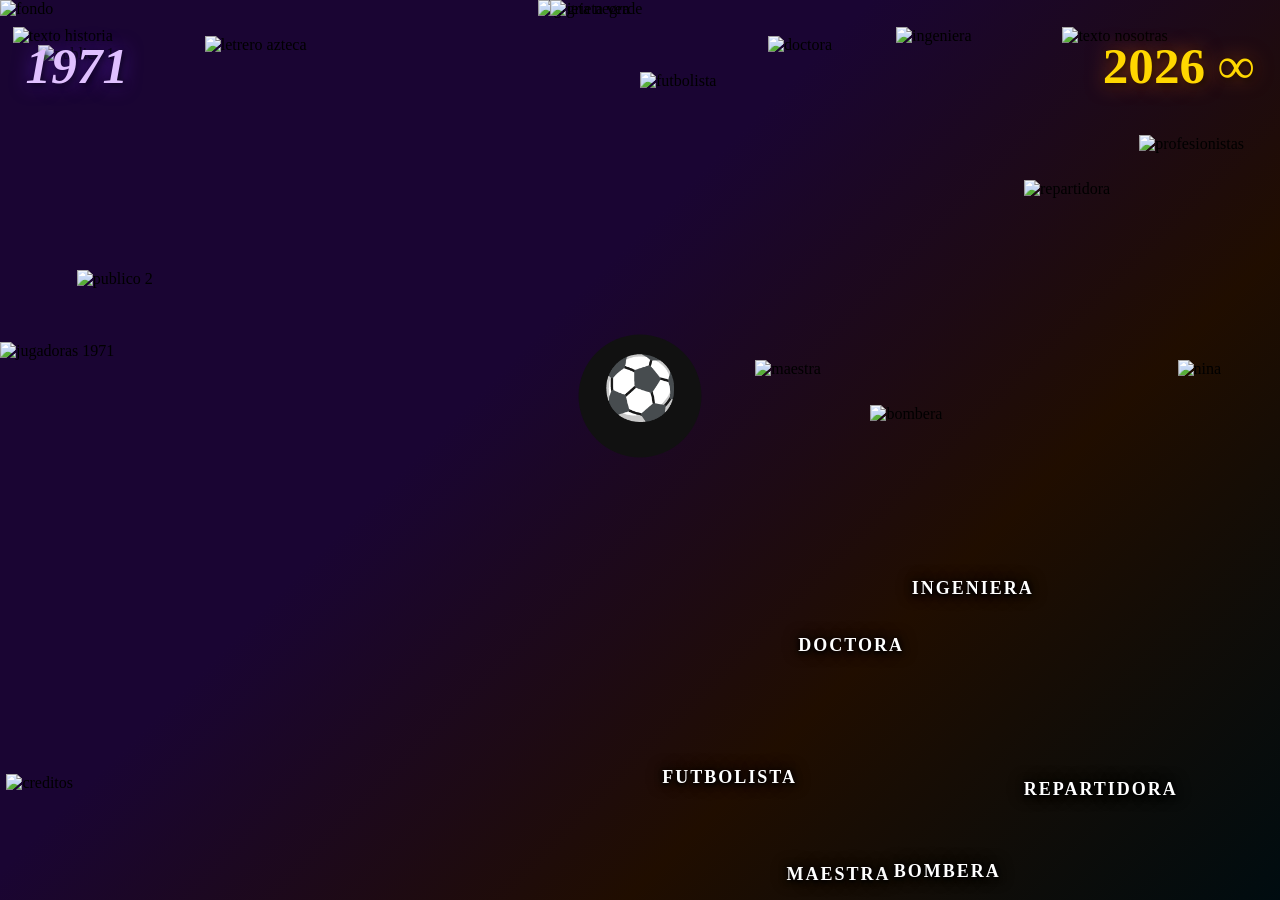
==== index.html @ 7e3c8ccb "Add files via upload" ====
<!DOCTYPE html>
<html lang="es">
<head>
  <meta charset="UTF-8">
  <meta name="viewport" content="width=device-width, initial-scale=1.0, maximum-scale=1.0, user-scalable=no">
  <title>Mural Interactivo 1971–2026</title>
  <link rel="stylesheet" href="style.css">
</head>
<body>

  <!-- ===== PORTRAIT LOCK ===== -->
  <div id="portrait-lock">
    <div id="rotate-icon" onclick="tryRotate()">📱↺</div>
    <p>Gira tu dispositivo</p>
    <small>para una mejor experiencia</small>
  </div>

  <!-- ===== LOADER ===== -->
  <div id="loader">
    <div id="balon-loader-wrap">
      <img id="balon-loader-img"
           src="assets/centro-balon-loader.webp"
           alt="cargando"
           onerror="this.src='data:image/svg+xml,<svg xmlns=%22http://www.w3.org/2000/svg%22 viewBox=%220 0 100 100%22><circle cx=%2250%22 cy=%2250%22 r=%2248%22 fill=%22%23222%22 stroke=%22%23fff%22 stroke-width=%222%22/><text x=%2250%22 y=%2260%22 text-anchor=%22middle%22 fill=%22white%22 font-size=%2248%22>⚽</text></svg>'">
    </div>
    <div class="load-bars">
      <div class="bar-track"><div class="bar-fill-top" id="bar-top"></div></div>
      <div class="bar-track"><div class="bar-fill-bot" id="bar-bot"></div></div>
    </div>
    <div id="load-text">Cargando…</div>
  </div>

  <!-- ===== MAIN SCENE ===== -->
  <div id="scene">

    <!-- FONDO BASE -->
    <img id="fondo"
         src="assets/mural-fondo-base.webp"
         alt="fondo"
         onerror="this.style.background='linear-gradient(135deg,#1a0533 40%,#ff6b0020 70%,#00bfff10)'">

    <!-- AÑO LABELS -->
    <div id="lbl-1971">1971</div>
    <div id="lbl-2026">2026 ∞</div>

    <!-- ===== LADO PASADO ===== -->
    <div class="el alt-outer" id="el-pub1"
         style="left:3%;top:5%;width:28%;height:65%;--dur:5s;--del:0s">
      <img src="assets/p1971-publico-1.webp" alt="publico 1">
    </div>

    <div class="el alt-inner" id="el-pub2"
         style="left:6%;top:30%;width:20%;height:55%;--dur:5s;--del:2.5s">
      <img src="assets/p1971-publico-2.webp" alt="publico 2">
    </div>

    <div class="el alt-outer" id="el-letrero"
         style="left:16%;top:4%;width:16%;height:18%;--dur:4.5s;--del:1s">
      <img src="assets/p1971-letrero-azteca.webp" alt="letrero azteca">
    </div>

    <div class="el alt-inner" id="el-jugadoras"
         style="left:0%;top:38%;width:35%;height:55%;--dur:6s;--del:0.5s">
      <img src="assets/p1971-jugadoras.webp" alt="jugadoras 1971">
    </div>

    <div class="el alt-outer" id="el-txthist"
         style="left:1%;top:3%;width:18%;height:12%;--dur:4s;--del:2s">
      <img src="assets/p1971-texto-historia.webp" alt="texto historia">
    </div>

    <div class="el alt-inner" id="el-creditos"
         style="left:0.5%;bottom:2%;width:8%;height:12%;--dur:3.5s;--del:3s">
      <img src="assets/p1971-creditos.webp" alt="creditos">
    </div>

    <!-- ===== CENTRO ===== -->
    <div class="el" id="el-grieta-negra"
         style="left:42%;top:0%;width:16%;height:100%;">
      <img src="assets/centro-grieta-negra.webp" alt="grieta negra">
    </div>

    <div class="el" id="el-grieta-verde"
         style="left:43%;top:0%;width:14%;height:100%;">
      <img src="assets/centro-grieta-verde.webp" alt="grieta verde">
    </div>

    <!-- BALÓN CENTRAL (clickable) -->
    <div class="el" id="el-balon-center"
         style="left:45%;top:35%;width:10%;height:18%;">
      <img src="assets/centro-balon-loader.webp"
           alt="balon"
           onerror="this.src='data:image/svg+xml,<svg xmlns=%22http://www.w3.org/2000/svg%22 viewBox=%220 0 100 100%22><circle cx=%2250%22 cy=%2250%22 r=%2248%22 fill=%22%23111%22/><text x=%2250%22 y=%2260%22 text-anchor=%22middle%22 fill=%22white%22 font-size=%2248%22>⚽</text></svg>'">
    </div>

    <!-- ===== LADO PRESENTE ===== -->
    <div class="el alt-outer" id="el-futbolista"
         style="right:36%;top:8%;width:14%;height:75%;--dur:5s;--del:0s">
      <img src="assets/f2026-futbolista.webp" alt="futbolista">
      <span class="label" style="bottom:-6%;left:50%;transform:translateX(-50%)">Futbolista</span>
    </div>

    <div class="el alt-inner" id="el-doctora"
         style="right:27%;top:4%;width:13%;height:65%;--dur:5.5s;--del:1.2s">
      <img src="assets/f2026-doctora.webp" alt="doctora">
      <span class="label" style="bottom:-6%;left:50%;transform:translateX(-50%)">Doctora</span>
    </div>

    <div class="el alt-outer" id="el-ingeniera"
         style="right:18%;top:3%;width:12%;height:60%;--dur:6s;--del:2.4s">
      <img src="assets/f2026-ingeniera.webp" alt="ingeniera">
      <span class="label" style="bottom:-6%;left:50%;transform:translateX(-50%)">Ingeniera</span>
    </div>

    <div class="el alt-inner" id="el-maestra"
         style="right:28%;top:40%;width:13%;height:55%;--dur:5s;--del:3s">
      <img src="assets/f2026-maestra.webp" alt="maestra">
      <span class="label" style="bottom:-6%;left:50%;transform:translateX(-50%)">Maestra</span>
    </div>

    <div class="el alt-outer" id="el-bombera"
         style="right:20%;top:45%;width:12%;height:50%;--dur:4.5s;--del:0.8s">
      <img src="assets/f2026-bombera.webp" alt="bombera">
      <span class="label" style="bottom:-6%;left:50%;transform:translateX(-50%)">Bombera</span>
    </div>

    <div class="el alt-inner" id="el-repartidora"
         style="right:8%;top:20%;width:12%;height:65%;--dur:5s;--del:1.6s">
      <img src="assets/f2026-repartidora.webp" alt="repartidora">
      <span class="label" style="bottom:-6%;left:50%;transform:translateX(-50%)">Repartidora</span>
    </div>

    <div class="el alt-outer" id="el-prof"
         style="right:1%;top:15%;width:10%;height:55%;--dur:5s;--del:3.5s">
      <img src="assets/f2026-profecionistas.webp" alt="profesionistas">
    </div>

    <!-- NIÑA BASE (más alejada → ciclo rápido en JS) -->
    <div class="el alt-inner" id="el-nina"
         style="right:0%;top:40%;width:8%;height:52%;--dur:3s;--del:0s">
      <img src="assets/nina-base.webp" alt="nina">
    </div>

    <!-- TEXTO 2026 -->
    <div class="el alt-outer" id="el-txt2026"
         style="right:1%;top:3%;width:16%;height:15%;--dur:4s;--del:2s">
      <img src="assets/f2026-texto-nosotras.webp" alt="texto nosotras">
    </div>

  </div><!-- /scene -->

  <!-- AUDIO -->
  <audio id="audio-ambiente" src="assets/audios/ambiente.mp3" loop preload="auto"></audio>

  <script src="main.js"></script>
</body>
</html>
---- style.css ----
/* ============================================================
   RESET & BASE
   ============================================================ */
*, *::before, *::after {
  margin: 0;
  padding: 0;
  box-sizing: border-box;
}

:root {
  --glow-white:   rgba(255, 255, 255, 0.9);
  --glow-gold:    rgba(255, 200, 50,  0.85);
  --color-pasado: #e0c0ff;
  --color-futuro: #ffd700;
}

html, body {
  width: 100%;
  height: 100%;
  overflow: hidden;
  background: #000;
  font-family: 'Georgia', serif;
}

/* ============================================================
   PORTRAIT LOCK
   ============================================================ */
#portrait-lock {
  display: none;
  position: fixed;
  inset: 0;
  z-index: 9999;
  background: rgba(0, 0, 0, 0.92);
  flex-direction: column;
  align-items: center;
  justify-content: center;
  color: #fff;
  text-align: center;
  gap: 20px;
}

#portrait-lock.active {
  display: flex;
}

#rotate-icon {
  font-size: 72px;
  cursor: pointer;
  filter: drop-shadow(0 0 12px #f90);
  animation: rotateHint 2s ease-in-out infinite;
}

@keyframes rotateHint {
  0%,  100% { transform: rotate(0deg);  }
  50%       { transform: rotate(90deg); }
}

#portrait-lock p {
  font-size: 18px;
  letter-spacing: 1px;
  color: #ffd700;
  text-shadow: 0 0 10px #f90;
}

#portrait-lock small {
  font-size: 13px;
  color: #aaa;
}

/* ============================================================
   LOADER
   ============================================================ */
#loader {
  position: fixed;
  inset: 0;
  z-index: 8000;
  background: #000;
  display: flex;
  flex-direction: column;
  align-items: center;
  justify-content: center;
  gap: 20px;
  transition: opacity 0.6s ease;
}

#loader.fade-out {
  opacity: 0;
  pointer-events: none;
}

#balon-loader-wrap {
  position: relative;
  width: 120px;
  height: 120px;
}

#balon-loader-img {
  width: 120px;
  height: 120px;
  object-fit: contain;
  animation: spinLoop 1.2s linear infinite;
  filter:
    drop-shadow(0 0 18px rgba(255,255,255,0.5))
    drop-shadow(0 0 36px rgba(255,150,0,0.4));
}

.load-bars {
  width: 220px;
  display: flex;
  flex-direction: column;
  gap: 6px;
  align-items: center;
}

.bar-track {
  width: 100%;
  height: 8px;
  background: #222;
  border-radius: 4px;
  overflow: hidden;
  position: relative;
}

.bar-fill-top {
  position: absolute;
  top: 0; left: 0;
  height: 100%;
  width: 0%;
  border-radius: 4px;
  background: linear-gradient(90deg, #7b2fff, #ff6b00);
  transition: width 0.1s linear;
}

.bar-fill-bot {
  position: absolute;
  bottom: 0; left: 0;
  height: 100%;
  width: 0%;
  border-radius: 4px;
  background: linear-gradient(90deg, #ff6b00, #7b2fff);
  transition: width 0.1s linear;
}

#load-text {
  color: #fff;
  font-size: 15px;
  letter-spacing: 4px;
  text-transform: uppercase;
  animation: pulseText 1.2s ease-in-out infinite;
}

@keyframes pulseText {
  0%, 100% { opacity: 0.5; }
  50%       { opacity: 1;   }
}

/* ============================================================
   MAIN SCENE
   ============================================================ */
#scene {
  position: relative;
  width: 100vw;
  height: 100vh;
  overflow: hidden;
}

#fondo {
  position: absolute;
  inset: 0;
  width: 100%;
  height: 100%;
  object-fit: cover;
  object-position: center center;
  z-index: 0;
}

/* ============================================================
   YEAR LABELS
   ============================================================ */
#lbl-1971 {
  position: absolute;
  top: 4%;
  left: 2%;
  z-index: 20;
  font-size: clamp(22px, 4vw, 56px);
  font-style: italic;
  font-weight: 900;
  color: var(--color-pasado);
  text-shadow:
    0 0 20px rgba(123, 47, 255, 0.55),
    2px 2px 6px #000;
  pointer-events: none;
}

#lbl-2026 {
  position: absolute;
  top: 4%;
  right: 2%;
  z-index: 20;
  font-size: clamp(22px, 4vw, 56px);
  font-weight: 900;
  color: var(--color-futuro);
  text-shadow:
    0 0 20px rgba(255, 107, 0, 0.55),
    2px 2px 6px #000;
  pointer-events: none;
}

/* ============================================================
   ELEMENTS  (.el)
   ============================================================ */
.el {
  position: absolute;
  transform-origin: center center;
  z-index: 2;
  cursor: pointer;
  animation: breathe 4s ease-in-out infinite;
}

.el img {
  width: 100%;
  height: 100%;
  object-fit: contain;
  display: block;
}

@keyframes breathe {
  0%, 100% { transform: scale(1);     }
  50%       { transform: scale(1.018); }
}

/* ---- Alternating Glow: inner vs outer ---- */

/* alt-inner: brightness glow que parpadea HACIA DENTRO */
.alt-inner {
  animation:
    breathe            4s          ease-in-out infinite,
    altGlowIn          var(--dur, 4s) ease-in-out infinite var(--del, 0s);
}

/* alt-outer: aura exterior que parpadea */
.alt-outer {
  animation:
    breathe            4s          ease-in-out infinite,
    altGlowOut         var(--dur, 4s) ease-in-out infinite var(--del, 0s);
}

@keyframes altGlowIn {
  0%,  49%, 100% { filter: brightness(1); }
  50%, 99%       { filter: brightness(1.45) saturate(1.3); }
}

@keyframes altGlowOut {
  0%,  49%, 100% {
    filter:
      drop-shadow(0 0 16px rgba(255,255,255,0.95))
      drop-shadow(0 0 32px rgba(255,180,60,0.7));
  }
  50%, 99% {
    filter: drop-shadow(0 0 1px rgba(255,255,255,0.05));
  }
}

/* ============================================================
   CENTRO: GRIETA + BALÓN
   ============================================================ */
#el-grieta-negra,
#el-grieta-verde {
  z-index: 4;
  pointer-events: none;
  /* sin breathing ni glow */
  animation: none;
}

#el-balon-center {
  z-index: 10;
  cursor: pointer;
  animation: floatBall 3s ease-in-out infinite;
}

@keyframes floatBall {
  0%, 100% { transform: translateY(0)   scale(1);    }
  50%       { transform: translateY(-6px) scale(1.04); }
}

/* clase que JS aplica al hacer click */
#el-balon-center.spinning {
  animation: spinBallAnim 2s linear forwards !important;
}

@keyframes spinBallAnim {
  from { transform: rotate(0deg);   }
  to   { transform: rotate(720deg); }
}

/* ============================================================
   LABELS DE PERSONAJES
   ============================================================ */
.label {
  position: absolute;
  z-index: 20;
  font-size: clamp(10px, 1.5vw, 18px);
  font-weight: 800;
  letter-spacing: 2px;
  text-transform: uppercase;
  color: #fff;
  text-shadow:
    0 0  8px #000,
    0 0 16px #000,
    0 2px 4px #000;
  pointer-events: none;
  white-space: nowrap;
}

/* ============================================================
   RIPPLE ON CLICK
   ============================================================ */
.ripple {
  position: fixed;
  border-radius: 50%;
  width: 10px;
  height: 10px;
  pointer-events: none;
  z-index: 7000;
  background: radial-gradient(circle, rgba(255,255,255,0.6), transparent);
  transform: translate(-50%, -50%) scale(0);
  animation: rippleAnim 0.5s ease-out forwards;
}

@keyframes rippleAnim {
  to {
    transform: translate(-50%, -50%) scale(18);
    opacity: 0;
  }
}

/* ============================================================
   UTILITY ANIMATIONS (usadas en loader)
   ============================================================ */
@keyframes spinLoop {
  from { transform: rotate(0deg);   }
  to   { transform: rotate(360deg); }
}
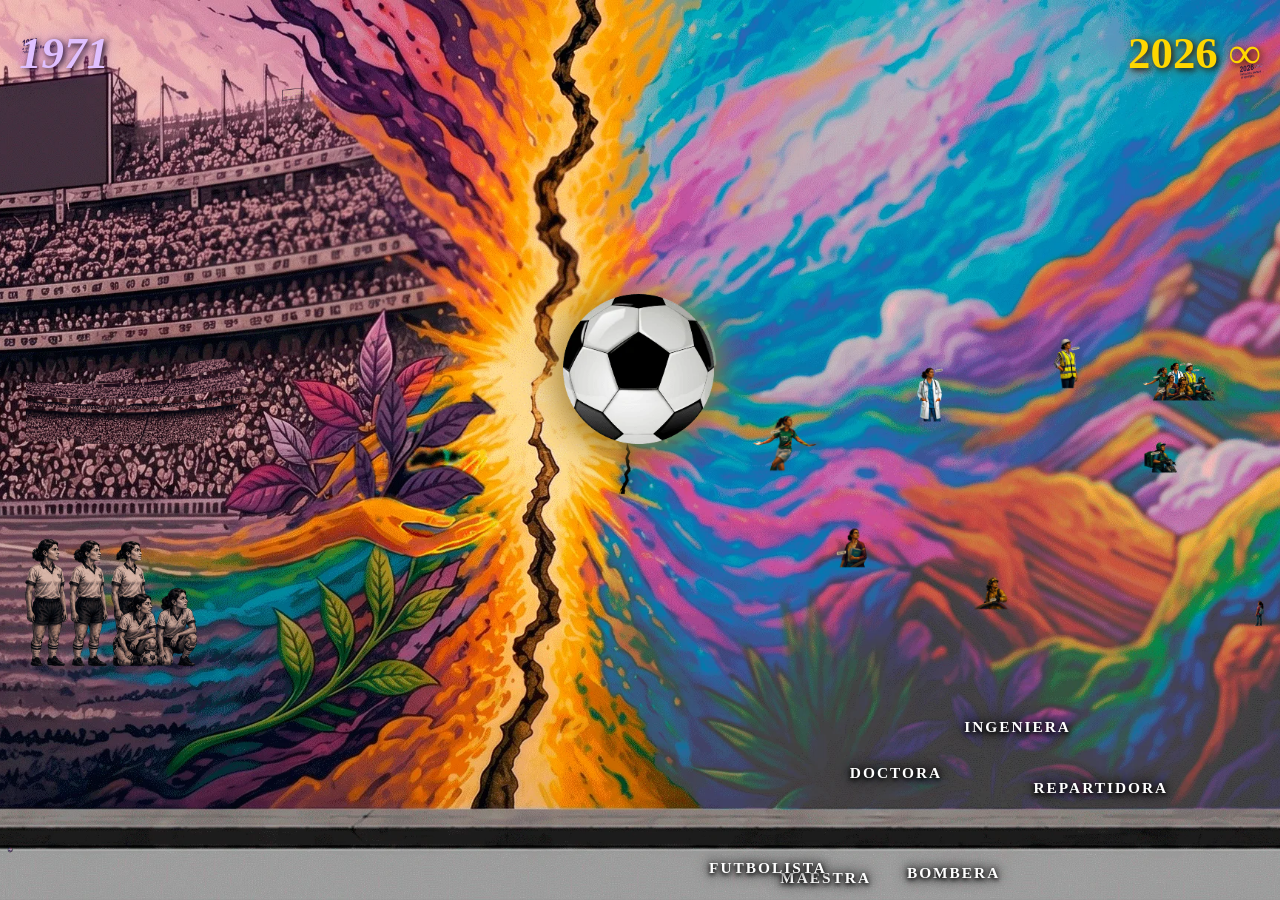
==== commit 257e1c2d: "Add files via upload" ====
--- a/index.html
+++ b/index.html
@@ -19,8 +19,7 @@
   <div id="loader">
     <div id="balon-loader-wrap">
       <img id="balon-loader-img"
-           src="assets/centro-balon-loader.webp"
-           alt="cargando"
+           src="assets/centro-balon-loader.webp" alt="cargando"
            onerror="this.src='data:image/svg+xml,<svg xmlns=%22http://www.w3.org/2000/svg%22 viewBox=%220 0 100 100%22><circle cx=%2250%22 cy=%2250%22 r=%2248%22 fill=%22%23222%22 stroke=%22%23fff%22 stroke-width=%222%22/><text x=%2250%22 y=%2260%22 text-anchor=%22middle%22 fill=%22white%22 font-size=%2248%22>⚽</text></svg>'">
     </div>
     <div class="load-bars">
@@ -34,116 +33,130 @@
   <div id="scene">
 
     <!-- FONDO BASE -->
-    <img id="fondo"
-         src="assets/mural-fondo-base.webp"
-         alt="fondo"
-         onerror="this.style.background='linear-gradient(135deg,#1a0533 40%,#ff6b0020 70%,#00bfff10)'">
+    <img id="fondo" src="assets/mural-fondo-base.webp" alt="fondo">
 
     <!-- AÑO LABELS -->
     <div id="lbl-1971">1971</div>
     <div id="lbl-2026">2026 ∞</div>
 
-    <!-- ===== LADO PASADO ===== -->
-    <div class="el alt-outer" id="el-pub1"
-         style="left:3%;top:5%;width:28%;height:65%;--dur:5s;--del:0s">
+    <!-- ========== LADO PASADO ========== -->
+
+    <!-- Público 1 — capa inferior, ola A -->
+    <div class="el ola-a" id="el-pub1"
+         style="left:2%;top:2%;width:42%;height:92%;z-index:2;">
       <img src="assets/p1971-publico-1.webp" alt="publico 1">
     </div>
 
-    <div class="el alt-inner" id="el-pub2"
-         style="left:6%;top:30%;width:20%;height:55%;--dur:5s;--del:2.5s">
+    <!-- Público 2 — capa superior, ola B (encima de pub1) -->
+    <div class="el ola-b" id="el-pub2"
+         style="left:2%;top:2%;width:42%;height:92%;z-index:3;">
       <img src="assets/p1971-publico-2.webp" alt="publico 2">
     </div>
 
+    <!-- Letrero Azteca -->
     <div class="el alt-outer" id="el-letrero"
-         style="left:16%;top:4%;width:16%;height:18%;--dur:4.5s;--del:1s">
+         style="left:18%;top:3%;width:20%;height:22%;z-index:6;--dur:4.5s;--del:1s">
       <img src="assets/p1971-letrero-azteca.webp" alt="letrero azteca">
     </div>
 
+    <!-- Jugadoras 1971 -->
     <div class="el alt-inner" id="el-jugadoras"
-         style="left:0%;top:38%;width:35%;height:55%;--dur:6s;--del:0.5s">
+         style="left:0%;top:35%;width:44%;height:60%;z-index:5;--dur:6s;--del:0.5s">
       <img src="assets/p1971-jugadoras.webp" alt="jugadoras 1971">
     </div>
 
+    <!-- Texto historia -->
     <div class="el alt-outer" id="el-txthist"
-         style="left:1%;top:3%;width:18%;height:12%;--dur:4s;--del:2s">
+         style="left:1%;top:2%;width:20%;height:14%;z-index:6;--dur:4s;--del:2s">
       <img src="assets/p1971-texto-historia.webp" alt="texto historia">
     </div>
 
+    <!-- Créditos -->
     <div class="el alt-inner" id="el-creditos"
-         style="left:0.5%;bottom:2%;width:8%;height:12%;--dur:3.5s;--del:3s">
+         style="left:0.5%;bottom:1%;width:9%;height:13%;z-index:7;--dur:3.5s;--del:3s">
       <img src="assets/p1971-creditos.webp" alt="creditos">
     </div>
 
-    <!-- ===== CENTRO ===== -->
+    <!-- ========== CENTRO ========== -->
+
+    <!-- Grieta negra — ancha, full height -->
     <div class="el" id="el-grieta-negra"
-         style="left:42%;top:0%;width:16%;height:100%;">
+         style="left:38%;top:0%;width:24%;height:100%;z-index:8;">
       <img src="assets/centro-grieta-negra.webp" alt="grieta negra">
     </div>
 
+    <!-- Grieta verde — efecto loading, encima -->
     <div class="el" id="el-grieta-verde"
-         style="left:43%;top:0%;width:14%;height:100%;">
+         style="left:39%;top:0%;width:22%;height:100%;z-index:9;">
       <img src="assets/centro-grieta-verde.webp" alt="grieta verde">
     </div>
 
-    <!-- BALÓN CENTRAL (clickable) -->
+    <!-- Balón central -->
     <div class="el" id="el-balon-center"
-         style="left:45%;top:35%;width:10%;height:18%;">
-      <img src="assets/centro-balon-loader.webp"
-           alt="balon"
+         style="left:44%;top:30%;width:12%;height:22%;z-index:11;">
+      <img src="assets/centro-balon-loader.webp" alt="balon"
            onerror="this.src='data:image/svg+xml,<svg xmlns=%22http://www.w3.org/2000/svg%22 viewBox=%220 0 100 100%22><circle cx=%2250%22 cy=%2250%22 r=%2248%22 fill=%22%23111%22/><text x=%2250%22 y=%2260%22 text-anchor=%22middle%22 fill=%22white%22 font-size=%2248%22>⚽</text></svg>'">
     </div>
 
-    <!-- ===== LADO PRESENTE ===== -->
+    <!-- ========== LADO PRESENTE ========== -->
+
+    <!-- Futbolista — más a la izquierda del grupo, grande -->
     <div class="el alt-outer" id="el-futbolista"
-         style="right:36%;top:8%;width:14%;height:75%;--dur:5s;--del:0s">
+         style="left:52%;top:5%;width:16%;height:88%;z-index:5;--dur:5s;--del:0s">
       <img src="assets/f2026-futbolista.webp" alt="futbolista">
-      <span class="label" style="bottom:-6%;left:50%;transform:translateX(-50%)">Futbolista</span>
+      <span class="label" style="bottom:-5%;left:50%;transform:translateX(-50%)">Futbolista</span>
     </div>
 
-    <div class="el alt-inner" id="el-doctora"
-         style="right:27%;top:4%;width:13%;height:65%;--dur:5.5s;--del:1.2s">
-      <img src="assets/f2026-doctora.webp" alt="doctora">
-      <span class="label" style="bottom:-6%;left:50%;transform:translateX(-50%)">Doctora</span>
+    <!-- Maestra -->
+    <div class="el alt-inner" id="el-maestra"
+         style="left:57%;top:25%;width:15%;height:70%;z-index:4;--dur:5s;--del:3s">
+      <img src="assets/f2026-maestra.webp" alt="maestra">
+      <span class="label" style="bottom:-5%;left:50%;transform:translateX(-50%)">Maestra</span>
     </div>
 
-    <div class="el alt-outer" id="el-ingeniera"
-         style="right:18%;top:3%;width:12%;height:60%;--dur:6s;--del:2.4s">
-      <img src="assets/f2026-ingeniera.webp" alt="ingeniera">
-      <span class="label" style="bottom:-6%;left:50%;transform:translateX(-50%)">Ingeniera</span>
+    <!-- Doctora -->
+    <div class="el alt-inner" id="el-doctora"
+         style="left:63%;top:5%;width:14%;height:78%;z-index:5;--dur:5.5s;--del:1.2s">
+      <img src="assets/f2026-doctora.webp" alt="doctora">
+      <span class="label" style="bottom:-5%;left:50%;transform:translateX(-50%)">Doctora</span>
     </div>
 
-    <div class="el alt-inner" id="el-maestra"
-         style="right:28%;top:40%;width:13%;height:55%;--dur:5s;--del:3s">
-      <img src="assets/f2026-maestra.webp" alt="maestra">
-      <span class="label" style="bottom:-6%;left:50%;transform:translateX(-50%)">Maestra</span>
+    <!-- Bombera -->
+    <div class="el alt-outer" id="el-bombera"
+         style="left:68%;top:35%;width:13%;height:60%;z-index:4;--dur:4.5s;--del:0.8s">
+      <img src="assets/f2026-bombera.webp" alt="bombera">
+      <span class="label" style="bottom:-5%;left:50%;transform:translateX(-50%)">Bombera</span>
     </div>
 
-    <div class="el alt-outer" id="el-bombera"
-         style="right:20%;top:45%;width:12%;height:50%;--dur:4.5s;--del:0.8s">
-      <img src="assets/f2026-bombera.webp" alt="bombera">
-      <span class="label" style="bottom:-6%;left:50%;transform:translateX(-50%)">Bombera</span>
+    <!-- Ingeniera -->
+    <div class="el alt-outer" id="el-ingeniera"
+         style="left:73%;top:3%;width:13%;height:75%;z-index:5;--dur:6s;--del:2.4s">
+      <img src="assets/f2026-ingeniera.webp" alt="ingeniera">
+      <span class="label" style="bottom:-5%;left:50%;transform:translateX(-50%)">Ingeniera</span>
     </div>
 
+    <!-- Repartidora -->
     <div class="el alt-inner" id="el-repartidora"
-         style="right:8%;top:20%;width:12%;height:65%;--dur:5s;--del:1.6s">
+         style="left:80%;top:15%;width:12%;height:70%;z-index:5;--dur:5s;--del:1.6s">
       <img src="assets/f2026-repartidora.webp" alt="repartidora">
-      <span class="label" style="bottom:-6%;left:50%;transform:translateX(-50%)">Repartidora</span>
+      <span class="label" style="bottom:-5%;left:50%;transform:translateX(-50%)">Repartidora</span>
     </div>
 
+    <!-- Profesionistas -->
     <div class="el alt-outer" id="el-prof"
-         style="right:1%;top:15%;width:10%;height:55%;--dur:5s;--del:3.5s">
+         style="left:85%;top:10%;width:10%;height:65%;z-index:4;--dur:5s;--del:3.5s">
       <img src="assets/f2026-profecionistas.webp" alt="profesionistas">
     </div>
 
-    <!-- NIÑA BASE (más alejada → ciclo rápido en JS) -->
+    <!-- Niña base -->
     <div class="el alt-inner" id="el-nina"
-         style="right:0%;top:40%;width:8%;height:52%;--dur:3s;--del:0s">
+         style="left:89%;top:38%;width:10%;height:58%;z-index:6;--dur:3s;--del:0s">
       <img src="assets/nina-base.webp" alt="nina">
     </div>
 
-    <!-- TEXTO 2026 -->
+    <!-- Texto 2026 -->
     <div class="el alt-outer" id="el-txt2026"
-         style="right:1%;top:3%;width:16%;height:15%;--dur:4s;--del:2s">
+         style="left:82%;top:2%;width:17%;height:18%;z-index:7;--dur:4s;--del:2s">
       <img src="assets/f2026-texto-nosotras.webp" alt="texto nosotras">
     </div>
 
--- a/style.css
+++ b/style.css
@@ -2,21 +2,14 @@
    RESET & BASE
    ============================================================ */
 *, *::before, *::after {
-  margin: 0;
-  padding: 0;
-  box-sizing: border-box;
-}
-
+  margin: 0; padding: 0; box-sizing: border-box;
+}
 :root {
-  --glow-white:   rgba(255, 255, 255, 0.9);
-  --glow-gold:    rgba(255, 200, 50,  0.85);
   --color-pasado: #e0c0ff;
-  --color-futuro: #ffd700;
-}
-
+  --color-futuro:  #ffd700;
+}
 html, body {
-  width: 100%;
-  height: 100%;
+  width: 100%; height: 100%;
   overflow: hidden;
   background: #000;
   font-family: 'Georgia', serif;
@@ -27,317 +20,251 @@
    ============================================================ */
 #portrait-lock {
   display: none;
-  position: fixed;
-  inset: 0;
-  z-index: 9999;
-  background: rgba(0, 0, 0, 0.92);
+  position: fixed; inset: 0; z-index: 9999;
+  background: rgba(0,0,0,0.92);
   flex-direction: column;
-  align-items: center;
-  justify-content: center;
-  color: #fff;
-  text-align: center;
-  gap: 20px;
-}
-
-#portrait-lock.active {
-  display: flex;
-}
+  align-items: center; justify-content: center;
+  color: #fff; text-align: center; gap: 20px;
+}
+#portrait-lock.active { display: flex; }
 
 #rotate-icon {
-  font-size: 72px;
-  cursor: pointer;
+  font-size: 72px; cursor: pointer;
   filter: drop-shadow(0 0 12px #f90);
   animation: rotateHint 2s ease-in-out infinite;
 }
-
 @keyframes rotateHint {
-  0%,  100% { transform: rotate(0deg);  }
-  50%       { transform: rotate(90deg); }
-}
-
-#portrait-lock p {
-  font-size: 18px;
-  letter-spacing: 1px;
-  color: #ffd700;
-  text-shadow: 0 0 10px #f90;
-}
-
-#portrait-lock small {
-  font-size: 13px;
-  color: #aaa;
-}
+  0%,100% { transform: rotate(0deg);  }
+  50%      { transform: rotate(90deg); }
+}
+#portrait-lock p    { font-size: 18px; letter-spacing:1px; color:#ffd700; text-shadow:0 0 10px #f90; }
+#portrait-lock small{ font-size: 13px; color:#aaa; }
 
 /* ============================================================
    LOADER
    ============================================================ */
 #loader {
-  position: fixed;
-  inset: 0;
-  z-index: 8000;
+  position: fixed; inset: 0; z-index: 8000;
   background: #000;
-  display: flex;
-  flex-direction: column;
-  align-items: center;
-  justify-content: center;
-  gap: 20px;
+  display: flex; flex-direction: column;
+  align-items: center; justify-content: center; gap: 20px;
   transition: opacity 0.6s ease;
 }
-
-#loader.fade-out {
-  opacity: 0;
-  pointer-events: none;
-}
-
-#balon-loader-wrap {
-  position: relative;
-  width: 120px;
-  height: 120px;
-}
-
-#balon-loader-img {
-  width: 120px;
-  height: 120px;
+#loader.fade-out { opacity: 0; pointer-events: none; }
+
+#balon-loader-wrap { width: 120px; height: 120px; }
+#balon-loader-img  {
+  width: 120px; height: 120px;
   object-fit: contain;
   animation: spinLoop 1.2s linear infinite;
-  filter:
-    drop-shadow(0 0 18px rgba(255,255,255,0.5))
-    drop-shadow(0 0 36px rgba(255,150,0,0.4));
-}
-
-.load-bars {
-  width: 220px;
-  display: flex;
-  flex-direction: column;
-  gap: 6px;
-  align-items: center;
-}
-
-.bar-track {
-  width: 100%;
-  height: 8px;
-  background: #222;
-  border-radius: 4px;
-  overflow: hidden;
-  position: relative;
-}
-
+  filter: drop-shadow(0 0 18px rgba(255,255,255,.5))
+          drop-shadow(0 0 36px rgba(255,150,0,.4));
+}
+
+.load-bars { width: 220px; display:flex; flex-direction:column; gap:6px; align-items:center; }
+.bar-track  { width:100%; height:8px; background:#222; border-radius:4px; overflow:hidden; position:relative; }
 .bar-fill-top {
-  position: absolute;
-  top: 0; left: 0;
-  height: 100%;
-  width: 0%;
-  border-radius: 4px;
-  background: linear-gradient(90deg, #7b2fff, #ff6b00);
+  position:absolute; top:0; left:0; height:100%; width:0%;
+  border-radius:4px;
+  background: linear-gradient(90deg,#7b2fff,#ff6b00);
   transition: width 0.1s linear;
 }
-
 .bar-fill-bot {
-  position: absolute;
-  bottom: 0; left: 0;
-  height: 100%;
-  width: 0%;
-  border-radius: 4px;
-  background: linear-gradient(90deg, #ff6b00, #7b2fff);
+  position:absolute; bottom:0; left:0; height:100%; width:0%;
+  border-radius:4px;
+  background: linear-gradient(90deg,#ff6b00,#7b2fff);
   transition: width 0.1s linear;
 }
-
 #load-text {
-  color: #fff;
-  font-size: 15px;
-  letter-spacing: 4px;
-  text-transform: uppercase;
+  color:#fff; font-size:15px; letter-spacing:4px; text-transform:uppercase;
   animation: pulseText 1.2s ease-in-out infinite;
 }
-
 @keyframes pulseText {
-  0%, 100% { opacity: 0.5; }
-  50%       { opacity: 1;   }
-}
-
-/* ============================================================
-   MAIN SCENE
+  0%,100%{ opacity:.5; } 50%{ opacity:1; }
+}
+
+/* ============================================================
+   SCENE
    ============================================================ */
 #scene {
   position: relative;
-  width: 100vw;
-  height: 100vh;
+  width: 100vw; height: 100vh;
   overflow: hidden;
 }
-
 #fondo {
-  position: absolute;
-  inset: 0;
-  width: 100%;
-  height: 100%;
-  object-fit: cover;
-  object-position: center center;
+  position: absolute; inset: 0;
+  width: 100%; height: 100%;
+  object-fit: cover; object-position: center;
   z-index: 0;
 }
 
 /* ============================================================
-   YEAR LABELS
+   AÑO LABELS
    ============================================================ */
 #lbl-1971 {
-  position: absolute;
-  top: 4%;
-  left: 2%;
-  z-index: 20;
-  font-size: clamp(22px, 4vw, 56px);
-  font-style: italic;
-  font-weight: 900;
+  position:absolute; top:3%; left:1.5%; z-index:20;
+  font-size: clamp(20px, 3.5vw, 52px);
+  font-style:italic; font-weight:900;
   color: var(--color-pasado);
-  text-shadow:
-    0 0 20px rgba(123, 47, 255, 0.55),
-    2px 2px 6px #000;
-  pointer-events: none;
-}
-
+  text-shadow: 0 0 20px rgba(123,47,255,.55), 2px 2px 6px #000;
+  pointer-events:none;
+}
 #lbl-2026 {
-  position: absolute;
-  top: 4%;
-  right: 2%;
-  z-index: 20;
-  font-size: clamp(22px, 4vw, 56px);
-  font-weight: 900;
+  position:absolute; top:3%; right:1.5%; z-index:20;
+  font-size: clamp(20px, 3.5vw, 52px);
+  font-weight:900;
   color: var(--color-futuro);
-  text-shadow:
-    0 0 20px rgba(255, 107, 0, 0.55),
-    2px 2px 6px #000;
-  pointer-events: none;
-}
-
-/* ============================================================
-   ELEMENTS  (.el)
+  text-shadow: 0 0 20px rgba(255,107,0,.55), 2px 2px 6px #000;
+  pointer-events:none;
+}
+
+/* ============================================================
+   BASE ELEMENT
    ============================================================ */
 .el {
   position: absolute;
-  transform-origin: center center;
-  z-index: 2;
+  transform-origin: center bottom; /* breathing desde abajo */
   cursor: pointer;
-  animation: breathe 4s ease-in-out infinite;
-}
-
+}
 .el img {
-  width: 100%;
-  height: 100%;
-  object-fit: contain;
-  display: block;
-}
-
-@keyframes breathe {
-  0%, 100% { transform: scale(1);     }
-  50%       { transform: scale(1.018); }
-}
-
-/* ---- Alternating Glow: inner vs outer ---- */
-
-/* alt-inner: brightness glow que parpadea HACIA DENTRO */
+  width: 100%; height: 100%;
+  object-fit: contain; display: block;
+}
+
+/* ============================================================
+   OLA — público 1 y 2 suben/bajan en diferente fase
+   ============================================================ */
+.ola-a {
+  animation: olaUp   4.5s ease-in-out infinite,
+             altGlowOut 5s ease-in-out infinite 0s;
+}
+.ola-b {
+  animation: olaUp   4.5s ease-in-out infinite 2.2s,
+             altGlowIn  5s ease-in-out infinite 2.2s;
+}
+
+@keyframes olaUp {
+  0%,100% { transform: translateY(0);    }
+  50%      { transform: translateY(-18px); }
+}
+
+/* ============================================================
+   GLOW ALTERNADO — alt-inner / alt-outer
+   ============================================================ */
 .alt-inner {
   animation:
-    breathe            4s          ease-in-out infinite,
-    altGlowIn          var(--dur, 4s) ease-in-out infinite var(--del, 0s);
-}
-
-/* alt-outer: aura exterior que parpadea */
+    breathe    4s ease-in-out infinite,
+    altGlowIn  var(--dur,4s) ease-in-out infinite var(--del,0s);
+}
 .alt-outer {
   animation:
-    breathe            4s          ease-in-out infinite,
-    altGlowOut         var(--dur, 4s) ease-in-out infinite var(--del, 0s);
-}
-
+    breathe    4s ease-in-out infinite,
+    altGlowOut var(--dur,4s) ease-in-out infinite var(--del,0s);
+}
+
+@keyframes breathe {
+  0%,100% { transform: scaleY(1);      }
+  50%      { transform: scaleY(1.015); }
+}
+
+/* Glow interior — brillo hacia adentro (brightness) */
 @keyframes altGlowIn {
-  0%,  49%, 100% { filter: brightness(1); }
-  50%, 99%       { filter: brightness(1.45) saturate(1.3); }
-}
-
+  0%,49%,100% { filter: brightness(1); }
+  50%,99%     { filter: brightness(1.45) saturate(1.3); }
+}
+
+/* Glow exterior — aura alrededor */
 @keyframes altGlowOut {
-  0%,  49%, 100% {
+  0%,49%,100% {
     filter:
-      drop-shadow(0 0 16px rgba(255,255,255,0.95))
-      drop-shadow(0 0 32px rgba(255,180,60,0.7));
+      drop-shadow(0 0 16px rgba(255,255,255,.95))
+      drop-shadow(0 0 32px rgba(255,180,60,.7));
   }
-  50%, 99% {
-    filter: drop-shadow(0 0 1px rgba(255,255,255,0.05));
-  }
-}
-
-/* ============================================================
-   CENTRO: GRIETA + BALÓN
-   ============================================================ */
-#el-grieta-negra,
+  50%,99% { filter: drop-shadow(0 0 1px rgba(255,255,255,.04)); }
+}
+
+/* ============================================================
+   GRIETA NEGRA — grande, sin animación propia
+   ============================================================ */
+#el-grieta-negra {
+  z-index: 8;
+  pointer-events: none;
+  animation: none;
+  filter: drop-shadow(0 0 6px rgba(0,0,0,.8));
+}
+
+/* ============================================================
+   GRIETA VERDE — efecto LOADING (barrido de abajo a arriba)
+   ============================================================ */
 #el-grieta-verde {
-  z-index: 4;
+  z-index: 9;
   pointer-events: none;
-  /* sin breathing ni glow */
-  animation: none;
-}
-
+  animation: loadingScan 2.8s ease-in-out infinite;
+  /* clip-path barre de abajo hacia arriba */
+  clip-path: inset(100% 0 0 0);
+}
+
+@keyframes loadingScan {
+  0%   { clip-path: inset(100% 0 0% 0); opacity:.6; }
+  60%  { clip-path: inset(0%   0 0% 0); opacity:1;  }
+  80%  { clip-path: inset(0%   0 0% 0); opacity:.5; }
+  100% { clip-path: inset(100% 0 0% 0); opacity:.6; }
+}
+
+/* ============================================================
+   BALÓN CENTRAL
+   ============================================================ */
 #el-balon-center {
-  z-index: 10;
+  z-index: 11;
   cursor: pointer;
-  animation: floatBall 3s ease-in-out infinite;
-}
-
+  animation: floatBall 5s ease-in-out infinite;  /* más lento */
+  filter: drop-shadow(0 0 20px rgba(255,200,80,.8))
+          drop-shadow(0 4px 12px rgba(0,0,0,.6));
+}
 @keyframes floatBall {
-  0%, 100% { transform: translateY(0)   scale(1);    }
-  50%       { transform: translateY(-6px) scale(1.04); }
-}
-
-/* clase que JS aplica al hacer click */
+  0%,100% { transform: translateY(0)    scale(1);    }
+  50%      { transform: translateY(-8px) scale(1.04); }
+}
+
+/* Clase que JS aplica al hacer click — giro lento 2 s */
 #el-balon-center.spinning {
   animation: spinBallAnim 2s linear forwards !important;
 }
-
 @keyframes spinBallAnim {
   from { transform: rotate(0deg);   }
-  to   { transform: rotate(720deg); }
+  to   { transform: rotate(360deg); }
 }
 
 /* ============================================================
    LABELS DE PERSONAJES
    ============================================================ */
 .label {
-  position: absolute;
-  z-index: 20;
-  font-size: clamp(10px, 1.5vw, 18px);
-  font-weight: 800;
-  letter-spacing: 2px;
-  text-transform: uppercase;
-  color: #fff;
-  text-shadow:
-    0 0  8px #000,
-    0 0 16px #000,
-    0 2px 4px #000;
-  pointer-events: none;
-  white-space: nowrap;
+  position:absolute; z-index:20;
+  font-size: clamp(9px,1.2vw,16px);
+  font-weight:800; letter-spacing:2px;
+  text-transform:uppercase; color:#fff;
+  text-shadow: 0 0 8px #000, 0 0 16px #000, 0 2px 4px #000;
+  pointer-events:none; white-space:nowrap;
 }
 
 /* ============================================================
    RIPPLE ON CLICK
    ============================================================ */
 .ripple {
-  position: fixed;
-  border-radius: 50%;
-  width: 10px;
-  height: 10px;
-  pointer-events: none;
-  z-index: 7000;
-  background: radial-gradient(circle, rgba(255,255,255,0.6), transparent);
-  transform: translate(-50%, -50%) scale(0);
-  animation: rippleAnim 0.5s ease-out forwards;
-}
-
+  position:fixed; border-radius:50%;
+  width:10px; height:10px;
+  pointer-events:none; z-index:7000;
+  background: radial-gradient(circle,rgba(255,255,255,.6),transparent);
+  transform: translate(-50%,-50%) scale(0);
+  animation: rippleAnim .5s ease-out forwards;
+}
 @keyframes rippleAnim {
-  to {
-    transform: translate(-50%, -50%) scale(18);
-    opacity: 0;
-  }
-}
-
-/* ============================================================
-   UTILITY ANIMATIONS (usadas en loader)
+  to { transform:translate(-50%,-50%) scale(18); opacity:0; }
+}
+
+/* ============================================================
+   UTILITY
    ============================================================ */
 @keyframes spinLoop {
-  from { transform: rotate(0deg);   }
-  to   { transform: rotate(360deg); }
-}
+  from{ transform:rotate(0deg); } to{ transform:rotate(360deg); }
+}
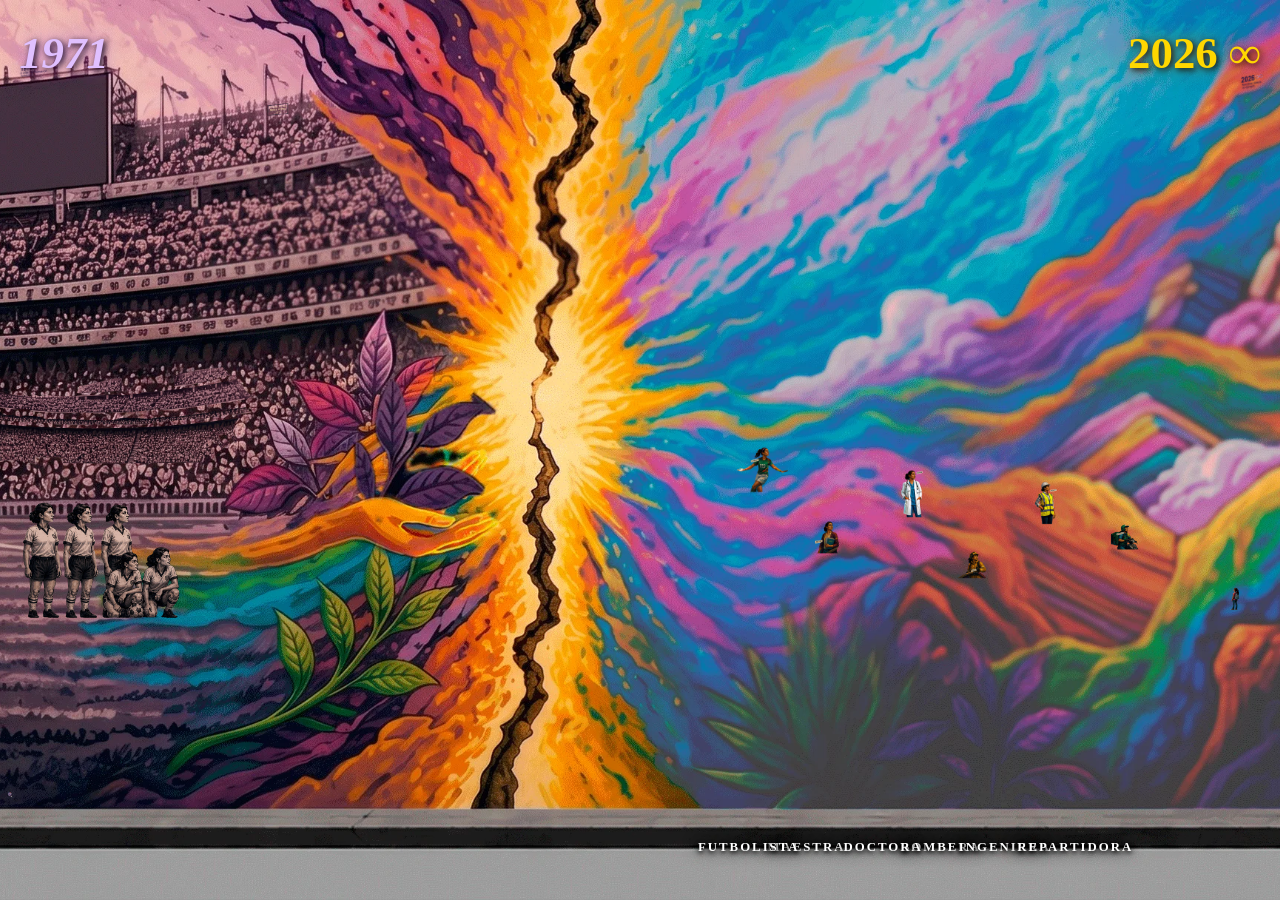
==== commit b07c33bc: "Add files via upload" ====
--- a/index.html
+++ b/index.html
@@ -8,19 +8,18 @@
 </head>
 <body>
 
-  <!-- ===== PORTRAIT LOCK ===== -->
+  <!-- PORTRAIT LOCK -->
   <div id="portrait-lock">
     <div id="rotate-icon" onclick="tryRotate()">📱↺</div>
     <p>Gira tu dispositivo</p>
     <small>para una mejor experiencia</small>
   </div>
 
-  <!-- ===== LOADER ===== -->
+  <!-- LOADER -->
   <div id="loader">
     <div id="balon-loader-wrap">
-      <img id="balon-loader-img"
-           src="assets/centro-balon-loader.webp" alt="cargando"
-           onerror="this.src='data:image/svg+xml,<svg xmlns=%22http://www.w3.org/2000/svg%22 viewBox=%220 0 100 100%22><circle cx=%2250%22 cy=%2250%22 r=%2248%22 fill=%22%23222%22 stroke=%22%23fff%22 stroke-width=%222%22/><text x=%2250%22 y=%2260%22 text-anchor=%22middle%22 fill=%22white%22 font-size=%2248%22>⚽</text></svg>'">
+      <img id="balon-loader-img" src="assets/centro-balon-loader.webp" alt="cargando"
+        onerror="this.src='data:image/svg+xml,<svg xmlns=%22http://www.w3.org/2000/svg%22 viewBox=%220 0 100 100%22><circle cx=%2250%22 cy=%2250%22 r=%2248%22 fill=%22%23222%22 stroke=%22%23fff%22 stroke-width=%222%22/><text x=%2250%22 y=%2260%22 text-anchor=%22middle%22 fill=%22white%22 font-size=%2248%22>⚽</text></svg>'">
     </div>
     <div class="load-bars">
       <div class="bar-track"><div class="bar-fill-top" id="bar-top"></div></div>
@@ -29,142 +28,121 @@
     <div id="load-text">Cargando…</div>
   </div>
 
-  <!-- ===== MAIN SCENE ===== -->
+  <!-- SCENE -->
   <div id="scene">
 
-    <!-- FONDO BASE -->
+    <!-- FONDO -->
     <img id="fondo" src="assets/mural-fondo-base.webp" alt="fondo">
 
-    <!-- AÑO LABELS -->
+    <!-- AÑOS -->
     <div id="lbl-1971">1971</div>
     <div id="lbl-2026">2026 ∞</div>
 
-    <!-- ========== LADO PASADO ========== -->
-
-    <!-- Público 1 — capa inferior, ola A -->
-    <div class="el ola-a" id="el-pub1"
-         style="left:2%;top:2%;width:42%;height:92%;z-index:2;">
+    <!-- ── PASADO: fondos de estadio (ola) ── -->
+    <div class="el ola-a" id="el-pub1">
       <img src="assets/p1971-publico-1.webp" alt="publico 1">
     </div>
-
-    <!-- Público 2 — capa superior, ola B (encima de pub1) -->
-    <div class="el ola-b" id="el-pub2"
-         style="left:2%;top:2%;width:42%;height:92%;z-index:3;">
+    <div class="el ola-b" id="el-pub2">
       <img src="assets/p1971-publico-2.webp" alt="publico 2">
     </div>
 
     <!-- Letrero Azteca -->
-    <div class="el alt-outer" id="el-letrero"
-         style="left:18%;top:3%;width:20%;height:22%;z-index:6;--dur:4.5s;--del:1s">
+    <div class="el alt-outer glow-el" id="el-letrero"
+         style="--dur:4.5s;--del:1s">
       <img src="assets/p1971-letrero-azteca.webp" alt="letrero azteca">
     </div>
 
-    <!-- Jugadoras 1971 -->
-    <div class="el alt-inner" id="el-jugadoras"
-         style="left:0%;top:35%;width:44%;height:60%;z-index:5;--dur:6s;--del:0.5s">
+    <!-- Texto historia -->
+    <div class="el alt-outer glow-el" id="el-txthist"
+         style="--dur:4s;--del:2s">
+      <img src="assets/p1971-texto-historia.webp" alt="texto historia">
+    </div>
+
+    <!-- Jugadoras 1971 — ancla al piso -->
+    <div class="el alt-inner glow-el" id="el-jugadoras"
+         style="--dur:6s;--del:0.5s">
       <img src="assets/p1971-jugadoras.webp" alt="jugadoras 1971">
     </div>
 
-    <!-- Texto historia -->
-    <div class="el alt-outer" id="el-txthist"
-         style="left:1%;top:2%;width:20%;height:14%;z-index:6;--dur:4s;--del:2s">
-      <img src="assets/p1971-texto-historia.webp" alt="texto historia">
-    </div>
-
     <!-- Créditos -->
-    <div class="el alt-inner" id="el-creditos"
-         style="left:0.5%;bottom:1%;width:9%;height:13%;z-index:7;--dur:3.5s;--del:3s">
+    <div class="el alt-inner glow-el" id="el-creditos"
+         style="--dur:3.5s;--del:3s">
       <img src="assets/p1971-creditos.webp" alt="creditos">
     </div>
 
-    <!-- ========== CENTRO ========== -->
-
-    <!-- Grieta negra — ancha, full height -->
-    <div class="el" id="el-grieta-negra"
-         style="left:38%;top:0%;width:24%;height:100%;z-index:8;">
+    <!-- ── CENTRO ── -->
+    <div id="el-grieta-negra">
       <img src="assets/centro-grieta-negra.webp" alt="grieta negra">
     </div>
-
-    <!-- Grieta verde — efecto loading, encima -->
-    <div class="el" id="el-grieta-verde"
-         style="left:39%;top:0%;width:22%;height:100%;z-index:9;">
+    <div id="el-grieta-verde">
       <img src="assets/centro-grieta-verde.webp" alt="grieta verde">
     </div>
 
-    <!-- Balón central -->
-    <div class="el" id="el-balon-center"
-         style="left:44%;top:30%;width:12%;height:22%;z-index:11;">
+    <!-- BALÓN — gira solo sobre su eje -->
+    <div id="el-balon-center">
       <img src="assets/centro-balon-loader.webp" alt="balon"
-           onerror="this.src='data:image/svg+xml,<svg xmlns=%22http://www.w3.org/2000/svg%22 viewBox=%220 0 100 100%22><circle cx=%2250%22 cy=%2250%22 r=%2248%22 fill=%22%23111%22/><text x=%2250%22 y=%2260%22 text-anchor=%22middle%22 fill=%22white%22 font-size=%2248%22>⚽</text></svg>'">
+        onerror="this.src='data:image/svg+xml,<svg xmlns=%22http://www.w3.org/2000/svg%22 viewBox=%220 0 100 100%22><circle cx=%2250%22 cy=%2250%22 r=%2248%22 fill=%22%23111%22/><text x=%2250%22 y=%2260%22 text-anchor=%22middle%22 fill=%22white%22 font-size=%2248%22>⚽</text></svg>'">
     </div>
 
-    <!-- ========== LADO PRESENTE ========== -->
+    <!-- ── PRESENTE — todos anclados al piso ── -->
 
-    <!-- Futbolista — más a la izquierda del grupo, grande -->
-    <div class="el alt-outer" id="el-futbolista"
-         style="left:52%;top:5%;width:16%;height:88%;z-index:5;--dur:5s;--del:0s">
+    <!-- Futbolista -->
+    <div class="el alt-outer glow-el" id="el-futbolista"
+         style="--dur:5s;--del:0s">
       <img src="assets/f2026-futbolista.webp" alt="futbolista">
-      <span class="label" style="bottom:-5%;left:50%;transform:translateX(-50%)">Futbolista</span>
+      <span class="label">Futbolista</span>
     </div>
 
     <!-- Maestra -->
-    <div class="el alt-inner" id="el-maestra"
-         style="left:57%;top:25%;width:15%;height:70%;z-index:4;--dur:5s;--del:3s">
+    <div class="el alt-inner glow-el" id="el-maestra"
+         style="--dur:5s;--del:3s">
       <img src="assets/f2026-maestra.webp" alt="maestra">
-      <span class="label" style="bottom:-5%;left:50%;transform:translateX(-50%)">Maestra</span>
+      <span class="label">Maestra</span>
     </div>
 
     <!-- Doctora -->
-    <div class="el alt-inner" id="el-doctora"
-         style="left:63%;top:5%;width:14%;height:78%;z-index:5;--dur:5.5s;--del:1.2s">
+    <div class="el alt-inner glow-el" id="el-doctora"
+         style="--dur:5.5s;--del:1.2s">
       <img src="assets/f2026-doctora.webp" alt="doctora">
-      <span class="label" style="bottom:-5%;left:50%;transform:translateX(-50%)">Doctora</span>
+      <span class="label">Doctora</span>
     </div>
 
     <!-- Bombera -->
-    <div class="el alt-outer" id="el-bombera"
-         style="left:68%;top:35%;width:13%;height:60%;z-index:4;--dur:4.5s;--del:0.8s">
+    <div class="el alt-outer glow-el" id="el-bombera"
+         style="--dur:4.5s;--del:0.8s">
       <img src="assets/f2026-bombera.webp" alt="bombera">
-      <span class="label" style="bottom:-5%;left:50%;transform:translateX(-50%)">Bombera</span>
+      <span class="label">Bombera</span>
     </div>
 
     <!-- Ingeniera -->
-    <div class="el alt-outer" id="el-ingeniera"
-         style="left:73%;top:3%;width:13%;height:75%;z-index:5;--dur:6s;--del:2.4s">
+    <div class="el alt-outer glow-el" id="el-ingeniera"
+         style="--dur:6s;--del:2.4s">
       <img src="assets/f2026-ingeniera.webp" alt="ingeniera">
-      <span class="label" style="bottom:-5%;left:50%;transform:translateX(-50%)">Ingeniera</span>
+      <span class="label">Ingeniera</span>
     </div>
 
     <!-- Repartidora -->
-    <div class="el alt-inner" id="el-repartidora"
-         style="left:80%;top:15%;width:12%;height:70%;z-index:5;--dur:5s;--del:1.6s">
+    <div class="el alt-inner glow-el" id="el-repartidora"
+         style="--dur:2.2s;--del:1.6s">
       <img src="assets/f2026-repartidora.webp" alt="repartidora">
-      <span class="label" style="bottom:-5%;left:50%;transform:translateX(-50%)">Repartidora</span>
+      <span class="label">Repartidora</span>
     </div>
 
-    <!-- Profesionistas -->
-    <div class="el alt-outer" id="el-prof"
-         style="left:85%;top:10%;width:10%;height:65%;z-index:4;--dur:5s;--del:3.5s">
-      <img src="assets/f2026-profecionistas.webp" alt="profesionistas">
-    </div>
-
-    <!-- Niña base -->
-    <div class="el alt-inner" id="el-nina"
-         style="left:89%;top:38%;width:10%;height:58%;z-index:6;--dur:3s;--del:0s">
+    <!-- Niña -->
+    <div class="el alt-inner glow-el" id="el-nina"
+         style="--dur:2.2s;--del:0s">
       <img src="assets/nina-base.webp" alt="nina">
     </div>
 
     <!-- Texto 2026 -->
-    <div class="el alt-outer" id="el-txt2026"
-         style="left:82%;top:2%;width:17%;height:18%;z-index:7;--dur:4s;--del:2s">
+    <div class="el alt-outer glow-el" id="el-txt2026"
+         style="--dur:4s;--del:2s">
       <img src="assets/f2026-texto-nosotras.webp" alt="texto nosotras">
     </div>
 
   </div><!-- /scene -->
 
-  <!-- AUDIO -->
   <audio id="audio-ambiente" src="assets/audios/ambiente.mp3" loop preload="auto"></audio>
-
   <script src="main.js"></script>
 </body>
 </html>
--- a/style.css
+++ b/style.css
@@ -1,101 +1,83 @@
 /* ============================================================
-   RESET & BASE
-   ============================================================ */
-*, *::before, *::after {
-  margin: 0; padding: 0; box-sizing: border-box;
-}
-:root {
-  --color-pasado: #e0c0ff;
-  --color-futuro:  #ffd700;
-}
+   RESET
+   ============================================================ */
+*, *::before, *::after { margin:0; padding:0; box-sizing:border-box; }
+
 html, body {
-  width: 100%; height: 100%;
-  overflow: hidden;
-  background: #000;
-  font-family: 'Georgia', serif;
+  width:100%; height:100%;
+  overflow:hidden;
+  background:#000;
+  font-family:'Georgia', serif;
 }
 
 /* ============================================================
    PORTRAIT LOCK
    ============================================================ */
 #portrait-lock {
-  display: none;
-  position: fixed; inset: 0; z-index: 9999;
-  background: rgba(0,0,0,0.92);
-  flex-direction: column;
-  align-items: center; justify-content: center;
-  color: #fff; text-align: center; gap: 20px;
-}
-#portrait-lock.active { display: flex; }
-
+  display:none; position:fixed; inset:0; z-index:9999;
+  background:rgba(0,0,0,.92);
+  flex-direction:column; align-items:center; justify-content:center;
+  color:#fff; text-align:center; gap:20px;
+}
+#portrait-lock.active { display:flex; }
 #rotate-icon {
-  font-size: 72px; cursor: pointer;
-  filter: drop-shadow(0 0 12px #f90);
-  animation: rotateHint 2s ease-in-out infinite;
+  font-size:72px; cursor:pointer;
+  filter:drop-shadow(0 0 12px #f90);
+  animation:rotateHint 2s ease-in-out infinite;
 }
 @keyframes rotateHint {
-  0%,100% { transform: rotate(0deg);  }
-  50%      { transform: rotate(90deg); }
-}
-#portrait-lock p    { font-size: 18px; letter-spacing:1px; color:#ffd700; text-shadow:0 0 10px #f90; }
-#portrait-lock small{ font-size: 13px; color:#aaa; }
+  0%,100%{transform:rotate(0deg);}  50%{transform:rotate(90deg);}
+}
+#portrait-lock p     { font-size:18px; color:#ffd700; text-shadow:0 0 10px #f90; }
+#portrait-lock small { font-size:13px; color:#aaa; }
 
 /* ============================================================
    LOADER
    ============================================================ */
 #loader {
-  position: fixed; inset: 0; z-index: 8000;
-  background: #000;
-  display: flex; flex-direction: column;
-  align-items: center; justify-content: center; gap: 20px;
-  transition: opacity 0.6s ease;
-}
-#loader.fade-out { opacity: 0; pointer-events: none; }
-
-#balon-loader-wrap { width: 120px; height: 120px; }
+  position:fixed; inset:0; z-index:8000; background:#000;
+  display:flex; flex-direction:column;
+  align-items:center; justify-content:center; gap:20px;
+  transition:opacity .6s ease;
+}
+#loader.fade-out { opacity:0; pointer-events:none; }
+
+#balon-loader-wrap { width:120px; height:120px; }
 #balon-loader-img  {
-  width: 120px; height: 120px;
-  object-fit: contain;
-  animation: spinLoop 1.2s linear infinite;
-  filter: drop-shadow(0 0 18px rgba(255,255,255,.5))
-          drop-shadow(0 0 36px rgba(255,150,0,.4));
-}
-
-.load-bars { width: 220px; display:flex; flex-direction:column; gap:6px; align-items:center; }
+  width:120px; height:120px; object-fit:contain;
+  animation:spinLoop 1.2s linear infinite;
+  filter:drop-shadow(0 0 18px rgba(255,255,255,.5))
+         drop-shadow(0 0 36px rgba(255,150,0,.4));
+}
+
+.load-bars { width:220px; display:flex; flex-direction:column; gap:6px; }
 .bar-track  { width:100%; height:8px; background:#222; border-radius:4px; overflow:hidden; position:relative; }
 .bar-fill-top {
   position:absolute; top:0; left:0; height:100%; width:0%;
-  border-radius:4px;
-  background: linear-gradient(90deg,#7b2fff,#ff6b00);
-  transition: width 0.1s linear;
+  background:linear-gradient(90deg,#7b2fff,#ff6b00);
+  border-radius:4px; transition:width .1s linear;
 }
 .bar-fill-bot {
   position:absolute; bottom:0; left:0; height:100%; width:0%;
-  border-radius:4px;
-  background: linear-gradient(90deg,#ff6b00,#7b2fff);
-  transition: width 0.1s linear;
+  background:linear-gradient(90deg,#ff6b00,#7b2fff);
+  border-radius:4px; transition:width .1s linear;
 }
 #load-text {
   color:#fff; font-size:15px; letter-spacing:4px; text-transform:uppercase;
-  animation: pulseText 1.2s ease-in-out infinite;
-}
-@keyframes pulseText {
-  0%,100%{ opacity:.5; } 50%{ opacity:1; }
-}
+  animation:pulseText 1.2s ease-in-out infinite;
+}
+@keyframes pulseText { 0%,100%{opacity:.5;} 50%{opacity:1;} }
 
 /* ============================================================
    SCENE
    ============================================================ */
-#scene {
-  position: relative;
-  width: 100vw; height: 100vh;
-  overflow: hidden;
-}
+#scene { position:relative; width:100vw; height:100vh; overflow:hidden; }
+
 #fondo {
-  position: absolute; inset: 0;
-  width: 100%; height: 100%;
-  object-fit: cover; object-position: center;
-  z-index: 0;
+  position:absolute; inset:0;
+  width:100%; height:100%;
+  object-fit:cover; object-position:center;
+  z-index:0;
 }
 
 /* ============================================================
@@ -103,18 +85,16 @@
    ============================================================ */
 #lbl-1971 {
   position:absolute; top:3%; left:1.5%; z-index:20;
-  font-size: clamp(20px, 3.5vw, 52px);
-  font-style:italic; font-weight:900;
-  color: var(--color-pasado);
-  text-shadow: 0 0 20px rgba(123,47,255,.55), 2px 2px 6px #000;
+  font-size:clamp(18px,3.5vw,52px);
+  font-style:italic; font-weight:900; color:#e0c0ff;
+  text-shadow:0 0 20px rgba(123,47,255,.55),2px 2px 6px #000;
   pointer-events:none;
 }
 #lbl-2026 {
   position:absolute; top:3%; right:1.5%; z-index:20;
-  font-size: clamp(20px, 3.5vw, 52px);
-  font-weight:900;
-  color: var(--color-futuro);
-  text-shadow: 0 0 20px rgba(255,107,0,.55), 2px 2px 6px #000;
+  font-size:clamp(18px,3.5vw,52px);
+  font-weight:900; color:#ffd700;
+  text-shadow:0 0 20px rgba(255,107,0,.55),2px 2px 6px #000;
   pointer-events:none;
 }
 
@@ -122,39 +102,161 @@
    BASE ELEMENT
    ============================================================ */
 .el {
-  position: absolute;
-  transform-origin: center bottom; /* breathing desde abajo */
-  cursor: pointer;
-}
-.el img {
-  width: 100%; height: 100%;
-  object-fit: contain; display: block;
-}
-
-/* ============================================================
-   OLA — público 1 y 2 suben/bajan en diferente fase
-   ============================================================ */
-.ola-a {
-  animation: olaUp   4.5s ease-in-out infinite,
-             altGlowOut 5s ease-in-out infinite 0s;
-}
-.ola-b {
-  animation: olaUp   4.5s ease-in-out infinite 2.2s,
-             altGlowIn  5s ease-in-out infinite 2.2s;
-}
+  position:absolute;
+  transform-origin:center bottom;
+  cursor:pointer;
+  z-index:2;
+}
+.el img { width:100%; height:100%; object-fit:contain; display:block; }
+
+/* ============================================================
+   POSITIONS — todos en % de viewport
+   ============================================================ */
+
+/* ── PASADO ── */
+
+/* Público 1 & 2: cubren todo el lado izquierdo, efecto ola */
+#el-pub1 {
+  left:0; top:0; width:47%; height:100%;
+  z-index:1;
+}
+#el-pub2 {
+  left:0; top:0; width:47%; height:100%;
+  z-index:2;
+}
+
+/* Letrero Azteca */
+#el-letrero {
+  left:17%; top:4%;
+  width:19%; height:23%;
+  z-index:6;
+}
+
+/* Texto historia */
+#el-txthist {
+  left:1%; top:3%;
+  width:16%; height:16%;
+  z-index:6;
+}
+
+/* Jugadoras — ANCLA AL PISO */
+#el-jugadoras {
+  left:0%;
+  bottom:7%;        /* sobre la banqueta */
+  width:40%;
+  height:65%;
+  z-index:5;
+  transform-origin:center bottom;
+}
+
+/* Créditos — esquina inferior izquierda */
+#el-creditos {
+  left:0.5%;
+  bottom:7%;
+  width:8%;
+  height:13%;
+  z-index:7;
+}
+
+/* ── CENTRO ── */
+
+#el-grieta-negra {
+  left:38%; top:0;
+  width:24%; height:100%;
+  z-index:8;
+  pointer-events:none;
+}
+#el-grieta-negra img { object-fit:fill; }
+
+#el-grieta-verde {
+  left:39%; top:0;
+  width:22%; height:100%;
+  z-index:9;
+  pointer-events:none;
+  animation:verdeReveal 2.8s ease-in-out infinite;
+}
+#el-grieta-verde img { object-fit:fill; }
+
+/* BALÓN — centrado en el rayo */
+#el-balon-center {
+  left:43%;
+  top:28%;
+  width:14%;
+  /* mantener proporción cuadrada */
+  aspect-ratio:1/1;
+  height:auto;
+  z-index:11;
+  cursor:pointer;
+  filter:drop-shadow(0 0 22px rgba(255,200,80,.85))
+         drop-shadow(0 4px 14px rgba(0,0,0,.7));
+  animation:spinAxis 7s linear infinite;
+  transform-origin:center center;
+}
+#el-balon-center img { object-fit:contain; }
+
+/* ── PRESENTE — todos ANCLADOS AL PISO con bottom ── */
+
+#el-futbolista {
+  left:52%; bottom:7%;
+  width:13%; height:82%;
+  z-index:5;
+}
+#el-maestra {
+  left:57%; bottom:7%;
+  width:12%; height:68%;
+  z-index:4;
+}
+#el-doctora {
+  left:63%; bottom:7%;
+  width:12%; height:76%;
+  z-index:5;
+}
+#el-bombera {
+  left:68%; bottom:7%;
+  width:11%; height:62%;
+  z-index:4;
+}
+#el-ingeniera {
+  left:73%; bottom:7%;
+  width:11%; height:74%;
+  z-index:5;
+}
+#el-repartidora {
+  left:79%; bottom:7%;
+  width:10%; height:68%;
+  z-index:5;
+}
+#el-nina {
+  left:88%; bottom:7%;
+  width:9%;  height:55%;
+  z-index:6;
+}
+
+/* Texto 2026 */
+#el-txt2026 {
+  right:1%; top:3%;
+  width:16%; height:18%;
+  z-index:7;
+}
+
+/* ============================================================
+   OLA — público sube/baja en distintas fases
+   ============================================================ */
+.ola-a { animation:olaUp 4.5s ease-in-out infinite 0s,   altGlowOut 5s ease-in-out infinite 0s;   }
+.ola-b { animation:olaUp 4.5s ease-in-out infinite 2.2s, altGlowIn  5s ease-in-out infinite 2.2s; }
 
 @keyframes olaUp {
-  0%,100% { transform: translateY(0);    }
-  50%      { transform: translateY(-18px); }
-}
-
-/* ============================================================
-   GLOW ALTERNADO — alt-inner / alt-outer
+  0%,100% { transform:translateY(0);     }
+  50%      { transform:translateY(-16px); }
+}
+
+/* ============================================================
+   GLOW ALTERNADO
    ============================================================ */
 .alt-inner {
   animation:
-    breathe    4s ease-in-out infinite,
-    altGlowIn  var(--dur,4s) ease-in-out infinite var(--del,0s);
+    breathe   4s ease-in-out infinite,
+    altGlowIn var(--dur,4s) ease-in-out infinite var(--del,0s);
 }
 .alt-outer {
   animation:
@@ -163,108 +265,76 @@
 }
 
 @keyframes breathe {
-  0%,100% { transform: scaleY(1);      }
-  50%      { transform: scaleY(1.015); }
-}
-
-/* Glow interior — brillo hacia adentro (brightness) */
+  0%,100%{transform:scaleY(1);}
+  50%    {transform:scaleY(1.015);}
+}
+
+/* Glow interior — brilla por dentro */
 @keyframes altGlowIn {
-  0%,49%,100% { filter: brightness(1); }
-  50%,99%     { filter: brightness(1.45) saturate(1.3); }
+  0%,49%,100% { filter:brightness(1); }
+  50%,99%     { filter:brightness(1.5) saturate(1.4); }
 }
 
 /* Glow exterior — aura alrededor */
 @keyframes altGlowOut {
   0%,49%,100% {
-    filter:
-      drop-shadow(0 0 16px rgba(255,255,255,.95))
-      drop-shadow(0 0 32px rgba(255,180,60,.7));
+    filter:drop-shadow(0 0 14px rgba(255,255,255,.95))
+           drop-shadow(0 0 28px rgba(255,180,60,.75));
   }
-  50%,99% { filter: drop-shadow(0 0 1px rgba(255,255,255,.04)); }
-}
-
-/* ============================================================
-   GRIETA NEGRA — grande, sin animación propia
-   ============================================================ */
-#el-grieta-negra {
-  z-index: 8;
-  pointer-events: none;
-  animation: none;
-  filter: drop-shadow(0 0 6px rgba(0,0,0,.8));
-}
-
-/* ============================================================
-   GRIETA VERDE — efecto LOADING (barrido de abajo a arriba)
-   ============================================================ */
-#el-grieta-verde {
-  z-index: 9;
-  pointer-events: none;
-  animation: loadingScan 2.8s ease-in-out infinite;
-  /* clip-path barre de abajo hacia arriba */
-  clip-path: inset(100% 0 0 0);
-}
-
-@keyframes loadingScan {
-  0%   { clip-path: inset(100% 0 0% 0); opacity:.6; }
-  60%  { clip-path: inset(0%   0 0% 0); opacity:1;  }
-  80%  { clip-path: inset(0%   0 0% 0); opacity:.5; }
-  100% { clip-path: inset(100% 0 0% 0); opacity:.6; }
-}
-
-/* ============================================================
-   BALÓN CENTRAL
-   ============================================================ */
-#el-balon-center {
-  z-index: 11;
-  cursor: pointer;
-  animation: floatBall 5s ease-in-out infinite;  /* más lento */
-  filter: drop-shadow(0 0 20px rgba(255,200,80,.8))
-          drop-shadow(0 4px 12px rgba(0,0,0,.6));
-}
-@keyframes floatBall {
-  0%,100% { transform: translateY(0)    scale(1);    }
-  50%      { transform: translateY(-8px) scale(1.04); }
-}
-
-/* Clase que JS aplica al hacer click — giro lento 2 s */
-#el-balon-center.spinning {
-  animation: spinBallAnim 2s linear forwards !important;
-}
-@keyframes spinBallAnim {
-  from { transform: rotate(0deg);   }
-  to   { transform: rotate(360deg); }
-}
-
-/* ============================================================
-   LABELS DE PERSONAJES
+  50%,99% { filter:drop-shadow(0 0 1px rgba(255,255,255,.04)); }
+}
+
+/* ============================================================
+   GRIETA VERDE — enciende del CENTRO hacia afuera (arriba y abajo)
+   ============================================================ */
+@keyframes verdeReveal {
+  0%   { clip-path:inset(49% 0 49% 0); opacity:.3; }
+  55%  { clip-path:inset(0%  0 0%  0); opacity:1;  }
+  80%  { clip-path:inset(0%  0 0%  0); opacity:.7; }
+  100% { clip-path:inset(49% 0 49% 0); opacity:.3; }
+}
+
+/* ============================================================
+   BALÓN — gira sobre su propio eje (continuo, no clickeable)
+   ============================================================ */
+@keyframes spinAxis {
+  from { transform:rotate(0deg);   }
+  to   { transform:rotate(360deg); }
+}
+
+/* ============================================================
+   LABELS
    ============================================================ */
 .label {
-  position:absolute; z-index:20;
-  font-size: clamp(9px,1.2vw,16px);
+  position:absolute;
+  bottom:-18px; left:50%;
+  transform:translateX(-50%);
+  z-index:20;
+  font-size:clamp(8px,1vw,14px);
   font-weight:800; letter-spacing:2px;
   text-transform:uppercase; color:#fff;
-  text-shadow: 0 0 8px #000, 0 0 16px #000, 0 2px 4px #000;
+  text-shadow:0 0 8px #000,0 0 16px #000,0 2px 4px #000;
   pointer-events:none; white-space:nowrap;
 }
 
 /* ============================================================
-   RIPPLE ON CLICK
+   RIPPLE
    ============================================================ */
 .ripple {
   position:fixed; border-radius:50%;
-  width:10px; height:10px;
-  pointer-events:none; z-index:7000;
-  background: radial-gradient(circle,rgba(255,255,255,.6),transparent);
-  transform: translate(-50%,-50%) scale(0);
-  animation: rippleAnim .5s ease-out forwards;
+  width:10px; height:10px; pointer-events:none; z-index:7000;
+  background:radial-gradient(circle,rgba(255,255,255,.6),transparent);
+  transform:translate(-50%,-50%) scale(0);
+  animation:rippleAnim .5s ease-out forwards;
 }
 @keyframes rippleAnim {
-  to { transform:translate(-50%,-50%) scale(18); opacity:0; }
+  to{transform:translate(-50%,-50%) scale(18);opacity:0;}
 }
 
 /* ============================================================
    UTILITY
    ============================================================ */
 @keyframes spinLoop {
-  from{ transform:rotate(0deg); } to{ transform:rotate(360deg); }
-}
+  from{transform:rotate(0deg);}
+  to  {transform:rotate(360deg);}
+}
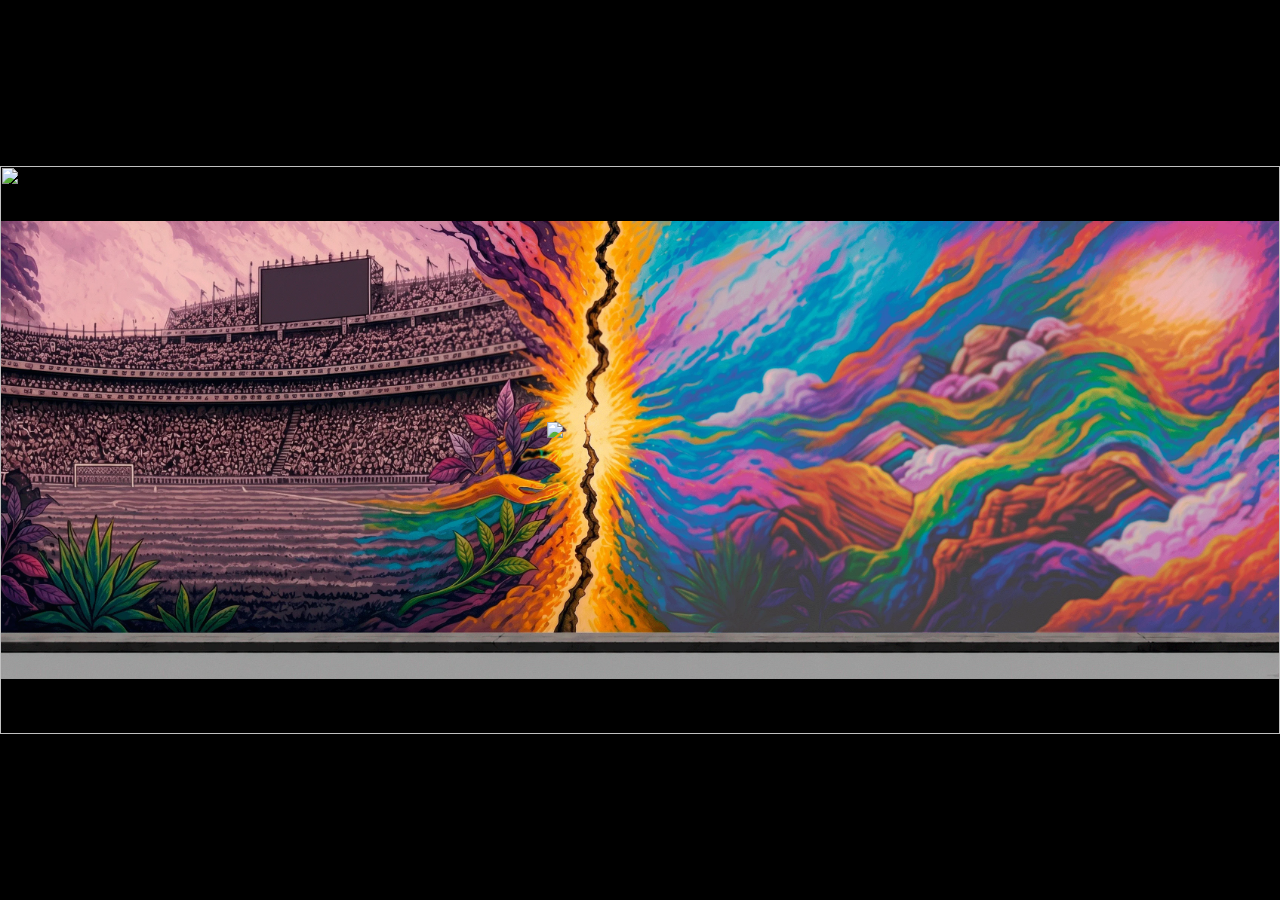
==== commit 282bccd7: "Add files via upload" ====
--- a/index.html
+++ b/index.html
@@ -1,148 +1,129 @@
 <!DOCTYPE html>
 <html lang="es">
 <head>
-  <meta charset="UTF-8">
-  <meta name="viewport" content="width=device-width, initial-scale=1.0, maximum-scale=1.0, user-scalable=no">
-  <title>Mural Interactivo 1971–2026</title>
-  <link rel="stylesheet" href="style.css">
+    <meta charset="UTF-8">
+    <meta name="viewport" content="width=device-width, initial-scale=1.0, viewport-fit=cover, user-scalable=no">
+    <meta name="mobile-web-app-capable" content="yes">
+    <meta name="apple-mobile-web-app-capable" content="yes">
+    <meta name="apple-mobile-web-app-status-bar-style" content="black-translucent">
+    <title>Mural Interactivo - Del Olvido a la Historia</title>
+    <link href="https://fonts.googleapis.com/css2?family=Bebas+Neue&family=Caveat:wght@700&family=Montserrat:wght@900&family=Playfair+Display:ital,wght@1,900&family=Permanent+Marker&display=swap" rel="stylesheet">
+    <link rel="stylesheet" href="style.css">
 </head>
 <body>
 
-  <!-- PORTRAIT LOCK -->
-  <div id="portrait-lock">
-    <div id="rotate-icon" onclick="tryRotate()">📱↺</div>
-    <p>Gira tu dispositivo</p>
-    <small>para una mejor experiencia</small>
-  </div>
+    <div id="mural-container">
+        <!-- FONDO BASE -->
+        <img src="assets/mural-fondo-base.webp" class="layer">
+        <!-- PÚBLICO -->
+        <img src="assets/p1971-publico-2.png" class="layer wave-layer-2">
+        <img src="assets/p1971-publico-1.png" class="layer wave-layer-1">
+        <!-- ELEMENTOS PASADO -->
+        <img src="assets/p1971-jugadoras.png"      class="layer glow-double" id="glow-jugadoras">
+        <img src="assets/p1971-texto-historia.png"  class="layer" id="glow-historia">
+        <img src="assets/p1971-letrero-azteca.png"  class="layer glow-double" id="glow-azteca">
+        <!-- GRIETAS -->
+        <img src="assets/centro-grieta-negra.png"  class="layer">
+        <img src="assets/centro-grieta-verde.png"  class="layer" id="grieta-verde">
+        <!-- PERSONAJES PRESENTE -->
+        <img src="assets/f2026-ingeniera.png"       class="layer glow-simple" id="glow-ingeniera">
+        <img src="assets/f2026-doctora.png"         class="layer glow-simple" id="glow-doctora">
+        <img src="assets/f2026-futbolista.png"      class="layer glow-simple" id="glow-futbolista">
+        <img src="assets/f2026-repartidora.png"     class="layer glow-simple" id="glow-repartidora">
+        <img src="assets/f2026-bombera.png"         class="layer glow-simple" id="glow-bombera">
+        <img src="assets/f2026-maestra.png"         class="layer glow-simple" id="glow-maestra">
+        <img src="assets/f2026-texto-nosotras.png"  class="layer" id="glow-nosotras"> 
+        <!-- NIÑA Y CRÉDITOS -->
+        <img src="assets/nina-base.png"             class="layer glow-simple" id="glow-nina">
+        <img src="assets/p1971-creditos.png"        class="layer" id="img-creditos-btn">
+        <!-- BALÓN -->
+        <img src="assets/centro-balon-loader.png" id="balon-loader">
 
-  <!-- LOADER -->
-  <div id="loader">
-    <div id="balon-loader-wrap">
-      <img id="balon-loader-img" src="assets/centro-balon-loader.webp" alt="cargando"
-        onerror="this.src='data:image/svg+xml,<svg xmlns=%22http://www.w3.org/2000/svg%22 viewBox=%220 0 100 100%22><circle cx=%2250%22 cy=%2250%22 r=%2248%22 fill=%22%23222%22 stroke=%22%23fff%22 stroke-width=%222%22/><text x=%2250%22 y=%2260%22 text-anchor=%22middle%22 fill=%22white%22 font-size=%2248%22>⚽</text></svg>'">
-    </div>
-    <div class="load-bars">
-      <div class="bar-track"><div class="bar-fill-top" id="bar-top"></div></div>
-      <div class="bar-track"><div class="bar-fill-bot" id="bar-bot"></div></div>
-    </div>
-    <div id="load-text">Cargando…</div>
-  </div>
+        <!-- ZONAS CLICKEABLES -->
+        <div class="zona" id="zona-historia"    data-target="glow-historia"   style="top:0%;  left:0%;   width:16%; height:20%;"></div>
+        <div class="zona" id="zona-jugadoras"   data-target="glow-jugadoras"  style="top:25%; left:0%;   width:30%; height:45%;"></div>
+        <div class="zona" id="zona-azteca"      data-target="glow-azteca"     style="top:0%;  left:18%;  width:30%; height:21%;"></div>
+        <div class="zona" id="zona-futbolista"  data-target="glow-futbolista" style="top:15%; left:50%;   width:14%; height:30%;"></div>
+        <div class="zona" id="zona-doctora"     data-target="glow-doctora"    style="top:0%;  left:65%;  width:11%; height:35%;"></div>
+        <div class="zona" id="zona-ingeniera"   data-target="glow-ingeniera"  style="top:0%;  left:76%;  width:11%; height:35%;"></div>
+        <div class="zona" id="zona-maestra"     data-target="glow-maestra"    style="top:35%; left:60%;  width:9%; height:50%;"></div>
+        <div class="zona" id="zona-bombera"     data-target="glow-bombera"    style="top:35%; left:70%;  width:11%; height:50%;"></div>
+        <div class="zona" id="zona-repartidora" data-target="glow-repartidora"style="top:30%; left:83%;  width:8%; height:50%;"></div>
+        <div class="zona" id="zona-nosotras"    data-target="glow-nosotras"   style="top:0%;  left:90%;  width:10%; height:22%;"></div>
+        <div class="zona" id="zona-nina"        data-target="glow-nina"       style="top:42%; left:92%;  width:8%; height:60%;"></div>
+        <div class="zona" id="zona-creditos"    data-target="img-creditos-btn"style="top:80%; left:0%;   width:8%;  height:20%;"></div>
 
-  <!-- SCENE -->
-  <div id="scene">
+        <!-- MODAL CRÉDITOS -->
+        <div id="modal-creditos" class="modal">
+            <img src="assets/p1971-creditos-1.png" id="img-creditos-panel">
+            <button id="cerrar-creditos">CERRAR</button>
+        </div>
 
-    <!-- FONDO -->
-    <img id="fondo" src="assets/mural-fondo-base.webp" alt="fondo">
+        <!-- MODAL MULTIMEDIA -->
+        <div id="modal-media" class="modal">
+            <div id="media-contenido"></div>
+            <button id="cerrar-media">CERRAR</button>
+        </div>
 
-    <!-- AÑOS -->
-    <div id="lbl-1971">1971</div>
-    <div id="lbl-2026">2026 ∞</div>
+        <!-- OVERLAY NIÑA -->
+        <div id="nina-overlay"></div>
 
-    <!-- ── PASADO: fondos de estadio (ola) ── -->
-    <div class="el ola-a" id="el-pub1">
-      <img src="assets/p1971-publico-1.webp" alt="publico 1">
-    </div>
-    <div class="el ola-b" id="el-pub2">
-      <img src="assets/p1971-publico-2.webp" alt="publico 2">
+        <!-- VFX NIÑA -->
+        <div id="nina-vfx"></div>
+
+        <!-- CONTROLES NIÑA: nav izquierda vertical, cerrar arriba derecha -->
+        <div id="nina-controles" style="display:none;position:absolute;inset:0;pointer-events:none;z-index:200;">
+
+            <!-- Flecha atrás — superior izquierda, todas las niñas -->
+            <button id="nina-back"
+                style="position:absolute;top:2.5%;left:1.5%;pointer-events:auto;
+                background:rgba(0,0,0,.6);border:1px solid rgba(255,255,255,.3);color:#fff;
+                width:clamp(20px,3vw,28px);height:clamp(20px,3vw,28px);
+                border-radius:50%;cursor:pointer;font-size:clamp(.5rem,1.1vw,.75rem);
+                display:flex;align-items:center;justify-content:center;
+                backdrop-filter:blur(4px);touch-action:manipulation;">←</button>
+
+            <!-- Nav prev/contador/next — lado izquierdo centrado -->
+            <div style="position:absolute;left:1.2%;top:50%;transform:translateY(-50%);
+                display:flex;flex-direction:column;align-items:center;gap:5px;pointer-events:auto;">
+                <button id="nina-prev"
+                    style="background:#cc0022;border:1px solid rgba(255,80,80,.5);
+                    color:#fff;width:clamp(20px,3vw,27px);height:clamp(20px,3vw,27px);
+                    border-radius:50%;cursor:pointer;font-size:clamp(.5rem,1.1vw,.72rem);
+                    display:flex;align-items:center;justify-content:center;
+                    backdrop-filter:blur(4px);touch-action:manipulation;
+                    box-shadow:0 0 6px rgba(200,0,30,.5);">◀</button>
+                <span id="nina-contador"
+                    style="color:#fff;font-family:sans-serif;font-size:clamp(.4rem,.85vw,.58rem);
+                    text-align:center;opacity:.85;writing-mode:vertical-rl;letter-spacing:1px;">1/8</span>
+                <button id="nina-next"
+                    style="background:#006622;border:1px solid rgba(80,200,80,.5);
+                    color:#fff;width:clamp(20px,3vw,27px);height:clamp(20px,3vw,27px);
+                    border-radius:50%;cursor:pointer;font-size:clamp(.5rem,1.1vw,.72rem);
+                    display:flex;align-items:center;justify-content:center;
+                    backdrop-filter:blur(4px);touch-action:manipulation;
+                    box-shadow:0 0 6px rgba(0,160,50,.5);">▶</button>
+            </div>
+
+            <!-- Cerrar — superior derecha -->
+            <button id="nina-cerrar"
+                style="position:absolute;top:2.5%;right:1.5%;
+                background:#ff0055;border:none;color:#fff;
+                width:clamp(20px,3vw,27px);height:clamp(20px,3vw,27px);
+                border-radius:50%;cursor:pointer;font-size:clamp(.5rem,1.1vw,.72rem);
+                display:flex;align-items:center;justify-content:center;
+                box-shadow:0 0 8px rgba(255,0,85,.7);pointer-events:auto;
+                backdrop-filter:blur(4px);touch-action:manipulation;">✕</button>
+        </div>
+
+
+        <!-- GALAXIA / CORAZONES -->
+        <div id="galaxia-overlay"></div>
+        <div id="frases-container"></div>
+        <button id="cerrar-galaxia">✕</button>
+
     </div>
 
-    <!-- Letrero Azteca -->
-    <div class="el alt-outer glow-el" id="el-letrero"
-         style="--dur:4.5s;--del:1s">
-      <img src="assets/p1971-letrero-azteca.webp" alt="letrero azteca">
-    </div>
-
-    <!-- Texto historia -->
-    <div class="el alt-outer glow-el" id="el-txthist"
-         style="--dur:4s;--del:2s">
-      <img src="assets/p1971-texto-historia.webp" alt="texto historia">
-    </div>
-
-    <!-- Jugadoras 1971 — ancla al piso -->
-    <div class="el alt-inner glow-el" id="el-jugadoras"
-         style="--dur:6s;--del:0.5s">
-      <img src="assets/p1971-jugadoras.webp" alt="jugadoras 1971">
-    </div>
-
-    <!-- Créditos -->
-    <div class="el alt-inner glow-el" id="el-creditos"
-         style="--dur:3.5s;--del:3s">
-      <img src="assets/p1971-creditos.webp" alt="creditos">
-    </div>
-
-    <!-- ── CENTRO ── -->
-    <div id="el-grieta-negra">
-      <img src="assets/centro-grieta-negra.webp" alt="grieta negra">
-    </div>
-    <div id="el-grieta-verde">
-      <img src="assets/centro-grieta-verde.webp" alt="grieta verde">
-    </div>
-
-    <!-- BALÓN — gira solo sobre su eje -->
-    <div id="el-balon-center">
-      <img src="assets/centro-balon-loader.webp" alt="balon"
-        onerror="this.src='data:image/svg+xml,<svg xmlns=%22http://www.w3.org/2000/svg%22 viewBox=%220 0 100 100%22><circle cx=%2250%22 cy=%2250%22 r=%2248%22 fill=%22%23111%22/><text x=%2250%22 y=%2260%22 text-anchor=%22middle%22 fill=%22white%22 font-size=%2248%22>⚽</text></svg>'">
-    </div>
-
-    <!-- ── PRESENTE — todos anclados al piso ── -->
-
-    <!-- Futbolista -->
-    <div class="el alt-outer glow-el" id="el-futbolista"
-         style="--dur:5s;--del:0s">
-      <img src="assets/f2026-futbolista.webp" alt="futbolista">
-      <span class="label">Futbolista</span>
-    </div>
-
-    <!-- Maestra -->
-    <div class="el alt-inner glow-el" id="el-maestra"
-         style="--dur:5s;--del:3s">
-      <img src="assets/f2026-maestra.webp" alt="maestra">
-      <span class="label">Maestra</span>
-    </div>
-
-    <!-- Doctora -->
-    <div class="el alt-inner glow-el" id="el-doctora"
-         style="--dur:5.5s;--del:1.2s">
-      <img src="assets/f2026-doctora.webp" alt="doctora">
-      <span class="label">Doctora</span>
-    </div>
-
-    <!-- Bombera -->
-    <div class="el alt-outer glow-el" id="el-bombera"
-         style="--dur:4.5s;--del:0.8s">
-      <img src="assets/f2026-bombera.webp" alt="bombera">
-      <span class="label">Bombera</span>
-    </div>
-
-    <!-- Ingeniera -->
-    <div class="el alt-outer glow-el" id="el-ingeniera"
-         style="--dur:6s;--del:2.4s">
-      <img src="assets/f2026-ingeniera.webp" alt="ingeniera">
-      <span class="label">Ingeniera</span>
-    </div>
-
-    <!-- Repartidora -->
-    <div class="el alt-inner glow-el" id="el-repartidora"
-         style="--dur:2.2s;--del:1.6s">
-      <img src="assets/f2026-repartidora.webp" alt="repartidora">
-      <span class="label">Repartidora</span>
-    </div>
-
-    <!-- Niña -->
-    <div class="el alt-inner glow-el" id="el-nina"
-         style="--dur:2.2s;--del:0s">
-      <img src="assets/nina-base.webp" alt="nina">
-    </div>
-
-    <!-- Texto 2026 -->
-    <div class="el alt-outer glow-el" id="el-txt2026"
-         style="--dur:4s;--del:2s">
-      <img src="assets/f2026-texto-nosotras.webp" alt="texto nosotras">
-    </div>
-
-  </div><!-- /scene -->
-
-  <audio id="audio-ambiente" src="assets/audios/ambiente.mp3" loop preload="auto"></audio>
-  <script src="main.js"></script>
+    <script src="main.js"></script>
 </body>
 </html>
--- a/style.css
+++ b/style.css
@@ -1,340 +1,392 @@
-/* ============================================================
-   RESET
-   ============================================================ */
-*, *::before, *::after { margin:0; padding:0; box-sizing:border-box; }
-
-html, body {
-  width:100%; height:100%;
-  overflow:hidden;
-  background:#000;
-  font-family:'Georgia', serif;
-}
-
-/* ============================================================
-   PORTRAIT LOCK
-   ============================================================ */
-#portrait-lock {
-  display:none; position:fixed; inset:0; z-index:9999;
-  background:rgba(0,0,0,.92);
-  flex-direction:column; align-items:center; justify-content:center;
-  color:#fff; text-align:center; gap:20px;
-}
-#portrait-lock.active { display:flex; }
-#rotate-icon {
-  font-size:72px; cursor:pointer;
-  filter:drop-shadow(0 0 12px #f90);
-  animation:rotateHint 2s ease-in-out infinite;
-}
-@keyframes rotateHint {
-  0%,100%{transform:rotate(0deg);}  50%{transform:rotate(90deg);}
-}
-#portrait-lock p     { font-size:18px; color:#ffd700; text-shadow:0 0 10px #f90; }
-#portrait-lock small { font-size:13px; color:#aaa; }
-
-/* ============================================================
-   LOADER
-   ============================================================ */
-#loader {
-  position:fixed; inset:0; z-index:8000; background:#000;
-  display:flex; flex-direction:column;
-  align-items:center; justify-content:center; gap:20px;
-  transition:opacity .6s ease;
-}
-#loader.fade-out { opacity:0; pointer-events:none; }
-
-#balon-loader-wrap { width:120px; height:120px; }
-#balon-loader-img  {
-  width:120px; height:120px; object-fit:contain;
-  animation:spinLoop 1.2s linear infinite;
-  filter:drop-shadow(0 0 18px rgba(255,255,255,.5))
-         drop-shadow(0 0 36px rgba(255,150,0,.4));
-}
-
-.load-bars { width:220px; display:flex; flex-direction:column; gap:6px; }
-.bar-track  { width:100%; height:8px; background:#222; border-radius:4px; overflow:hidden; position:relative; }
-.bar-fill-top {
-  position:absolute; top:0; left:0; height:100%; width:0%;
-  background:linear-gradient(90deg,#7b2fff,#ff6b00);
-  border-radius:4px; transition:width .1s linear;
-}
-.bar-fill-bot {
-  position:absolute; bottom:0; left:0; height:100%; width:0%;
-  background:linear-gradient(90deg,#ff6b00,#7b2fff);
-  border-radius:4px; transition:width .1s linear;
-}
-#load-text {
-  color:#fff; font-size:15px; letter-spacing:4px; text-transform:uppercase;
-  animation:pulseText 1.2s ease-in-out infinite;
-}
-@keyframes pulseText { 0%,100%{opacity:.5;} 50%{opacity:1;} }
-
-/* ============================================================
-   SCENE
-   ============================================================ */
-#scene { position:relative; width:100vw; height:100vh; overflow:hidden; }
-
-#fondo {
-  position:absolute; inset:0;
-  width:100%; height:100%;
-  object-fit:cover; object-position:center;
-  z-index:0;
-}
-
-/* ============================================================
-   AÑO LABELS
-   ============================================================ */
-#lbl-1971 {
-  position:absolute; top:3%; left:1.5%; z-index:20;
-  font-size:clamp(18px,3.5vw,52px);
-  font-style:italic; font-weight:900; color:#e0c0ff;
-  text-shadow:0 0 20px rgba(123,47,255,.55),2px 2px 6px #000;
-  pointer-events:none;
-}
-#lbl-2026 {
-  position:absolute; top:3%; right:1.5%; z-index:20;
-  font-size:clamp(18px,3.5vw,52px);
-  font-weight:900; color:#ffd700;
-  text-shadow:0 0 20px rgba(255,107,0,.55),2px 2px 6px #000;
-  pointer-events:none;
-}
-
-/* ============================================================
-   BASE ELEMENT
-   ============================================================ */
-.el {
-  position:absolute;
-  transform-origin:center bottom;
-  cursor:pointer;
-  z-index:2;
-}
-.el img { width:100%; height:100%; object-fit:contain; display:block; }
-
-/* ============================================================
-   POSITIONS — todos en % de viewport
-   ============================================================ */
-
-/* ── PASADO ── */
-
-/* Público 1 & 2: cubren todo el lado izquierdo, efecto ola */
-#el-pub1 {
-  left:0; top:0; width:47%; height:100%;
-  z-index:1;
-}
-#el-pub2 {
-  left:0; top:0; width:47%; height:100%;
-  z-index:2;
-}
-
-/* Letrero Azteca */
-#el-letrero {
-  left:17%; top:4%;
-  width:19%; height:23%;
-  z-index:6;
-}
-
-/* Texto historia */
-#el-txthist {
-  left:1%; top:3%;
-  width:16%; height:16%;
-  z-index:6;
-}
-
-/* Jugadoras — ANCLA AL PISO */
-#el-jugadoras {
-  left:0%;
-  bottom:7%;        /* sobre la banqueta */
-  width:40%;
-  height:65%;
-  z-index:5;
-  transform-origin:center bottom;
-}
-
-/* Créditos — esquina inferior izquierda */
-#el-creditos {
-  left:0.5%;
-  bottom:7%;
-  width:8%;
-  height:13%;
-  z-index:7;
-}
-
-/* ── CENTRO ── */
-
-#el-grieta-negra {
-  left:38%; top:0;
-  width:24%; height:100%;
-  z-index:8;
-  pointer-events:none;
-}
-#el-grieta-negra img { object-fit:fill; }
-
-#el-grieta-verde {
-  left:39%; top:0;
-  width:22%; height:100%;
-  z-index:9;
-  pointer-events:none;
-  animation:verdeReveal 2.8s ease-in-out infinite;
-}
-#el-grieta-verde img { object-fit:fill; }
-
-/* BALÓN — centrado en el rayo */
-#el-balon-center {
-  left:43%;
-  top:28%;
-  width:14%;
-  /* mantener proporción cuadrada */
-  aspect-ratio:1/1;
-  height:auto;
-  z-index:11;
-  cursor:pointer;
-  filter:drop-shadow(0 0 22px rgba(255,200,80,.85))
-         drop-shadow(0 4px 14px rgba(0,0,0,.7));
-  animation:spinAxis 7s linear infinite;
-  transform-origin:center center;
-}
-#el-balon-center img { object-fit:contain; }
-
-/* ── PRESENTE — todos ANCLADOS AL PISO con bottom ── */
-
-#el-futbolista {
-  left:52%; bottom:7%;
-  width:13%; height:82%;
-  z-index:5;
-}
-#el-maestra {
-  left:57%; bottom:7%;
-  width:12%; height:68%;
-  z-index:4;
-}
-#el-doctora {
-  left:63%; bottom:7%;
-  width:12%; height:76%;
-  z-index:5;
-}
-#el-bombera {
-  left:68%; bottom:7%;
-  width:11%; height:62%;
-  z-index:4;
-}
-#el-ingeniera {
-  left:73%; bottom:7%;
-  width:11%; height:74%;
-  z-index:5;
-}
-#el-repartidora {
-  left:79%; bottom:7%;
-  width:10%; height:68%;
-  z-index:5;
-}
-#el-nina {
-  left:88%; bottom:7%;
-  width:9%;  height:55%;
-  z-index:6;
-}
-
-/* Texto 2026 */
-#el-txt2026 {
-  right:1%; top:3%;
-  width:16%; height:18%;
-  z-index:7;
-}
-
-/* ============================================================
-   OLA — público sube/baja en distintas fases
-   ============================================================ */
-.ola-a { animation:olaUp 4.5s ease-in-out infinite 0s,   altGlowOut 5s ease-in-out infinite 0s;   }
-.ola-b { animation:olaUp 4.5s ease-in-out infinite 2.2s, altGlowIn  5s ease-in-out infinite 2.2s; }
-
-@keyframes olaUp {
-  0%,100% { transform:translateY(0);     }
-  50%      { transform:translateY(-16px); }
-}
-
-/* ============================================================
-   GLOW ALTERNADO
-   ============================================================ */
-.alt-inner {
-  animation:
-    breathe   4s ease-in-out infinite,
-    altGlowIn var(--dur,4s) ease-in-out infinite var(--del,0s);
-}
-.alt-outer {
-  animation:
-    breathe    4s ease-in-out infinite,
-    altGlowOut var(--dur,4s) ease-in-out infinite var(--del,0s);
-}
-
-@keyframes breathe {
-  0%,100%{transform:scaleY(1);}
-  50%    {transform:scaleY(1.015);}
-}
-
-/* Glow interior — brilla por dentro */
-@keyframes altGlowIn {
-  0%,49%,100% { filter:brightness(1); }
-  50%,99%     { filter:brightness(1.5) saturate(1.4); }
-}
-
-/* Glow exterior — aura alrededor */
-@keyframes altGlowOut {
-  0%,49%,100% {
-    filter:drop-shadow(0 0 14px rgba(255,255,255,.95))
-           drop-shadow(0 0 28px rgba(255,180,60,.75));
-  }
-  50%,99% { filter:drop-shadow(0 0 1px rgba(255,255,255,.04)); }
-}
-
-/* ============================================================
-   GRIETA VERDE — enciende del CENTRO hacia afuera (arriba y abajo)
-   ============================================================ */
-@keyframes verdeReveal {
-  0%   { clip-path:inset(49% 0 49% 0); opacity:.3; }
-  55%  { clip-path:inset(0%  0 0%  0); opacity:1;  }
-  80%  { clip-path:inset(0%  0 0%  0); opacity:.7; }
-  100% { clip-path:inset(49% 0 49% 0); opacity:.3; }
-}
-
-/* ============================================================
-   BALÓN — gira sobre su propio eje (continuo, no clickeable)
-   ============================================================ */
-@keyframes spinAxis {
-  from { transform:rotate(0deg);   }
-  to   { transform:rotate(360deg); }
-}
-
-/* ============================================================
-   LABELS
-   ============================================================ */
-.label {
-  position:absolute;
-  bottom:-18px; left:50%;
-  transform:translateX(-50%);
-  z-index:20;
-  font-size:clamp(8px,1vw,14px);
-  font-weight:800; letter-spacing:2px;
-  text-transform:uppercase; color:#fff;
-  text-shadow:0 0 8px #000,0 0 16px #000,0 2px 4px #000;
-  pointer-events:none; white-space:nowrap;
-}
-
-/* ============================================================
-   RIPPLE
-   ============================================================ */
-.ripple {
-  position:fixed; border-radius:50%;
-  width:10px; height:10px; pointer-events:none; z-index:7000;
-  background:radial-gradient(circle,rgba(255,255,255,.6),transparent);
-  transform:translate(-50%,-50%) scale(0);
-  animation:rippleAnim .5s ease-out forwards;
-}
-@keyframes rippleAnim {
-  to{transform:translate(-50%,-50%) scale(18);opacity:0;}
-}
-
-/* ============================================================
-   UTILITY
-   ============================================================ */
-@keyframes spinLoop {
-  from{transform:rotate(0deg);}
-  to  {transform:rotate(360deg);}
-}
+/* ============================================
+   CONFIGURACIÓN BASE
+   ============================================ */
+*, *::before, *::after { box-sizing: border-box; }
+
+body {
+    margin: 0;
+    background: #000;
+    display: flex;
+    justify-content: center;
+    align-items: center;
+    width: 100vw;
+    height: 100vh;
+    height: 100dvh;
+    overflow: hidden;
+}
+
+#mural-container {
+    position: relative;
+    /* Llena todo el viewport manteniendo el ratio 9:4 del mural */
+    width:  min(100vw, calc(100dvh * 9 / 4));
+    height: min(100dvh, calc(100vw * 4 / 9));
+    max-width:  100vw;
+    max-height: 100dvh;
+    aspect-ratio: 9 / 4;
+}
+
+.layer {
+    position: absolute;
+    top: 0; left: 0;
+    width: 100%; height: 100%;
+    object-fit: contain;
+    pointer-events: none;
+}
+
+/* ============================================
+   ZONAS CLICKEABLES
+   ============================================ */
+.zona {
+    position: absolute;
+    cursor: pointer;
+    z-index: 50;
+    border-radius: 4px;
+    transition: filter 0.2s ease;
+    -webkit-tap-highlight-color: transparent;
+    touch-action: manipulation;
+}
+
+/* ============================================
+   BRILLO AL HOVER / TOUCH INDIVIDUALIZADO
+   ============================================ */
+
+/* HOVER GRUPO 1971 (Jugadoras, Texto e Historial) — COLOR BLANCO NÚCLEO */
+#glow-jugadoras.elemento-hover,
+#glow-historia.elemento-hover,
+#img-creditos-btn.elemento-hover {
+    filter: brightness(1.3) 
+            drop-shadow(0 0 8px #ffffff) 
+            drop-shadow(0 0 25px #ffffff) !important;
+    transition: filter 0.2s ease;
+}
+
+/* HOVER GRUPO PROFESIONISTAS Y NIÑA — COLOR MORADO NEÓN */
+#glow-doctora.elemento-hover,
+#glow-ingeniera.elemento-hover,
+#glow-maestra.elemento-hover,
+#glow-bombera.elemento-hover,
+#glow-repartidora.elemento-hover,
+#glow-futbolista.elemento-hover,
+#glow-nina.elemento-hover {
+    filter: brightness(1.3) 
+            drop-shadow(0 0 6px #ffffff)    /* Núcleo claro */
+            drop-shadow(0 0 18px #b000ff)   /* Aura morada viva */
+            drop-shadow(0 0 35px #7000cc) !important; /* Dispersión profunda */
+    transition: filter 0.2s ease;
+}
+
+/* ============================================
+   ANIMACIONES GLOBALES
+   ============================================ */
+@keyframes respiracion-profunda {
+@keyframes respiracion-profunda {
+    0%, 100% { 
+        transform: scale(1); 
+        filter: brightness(1) drop-shadow(0 0 0px transparent); 
+    }
+    50% { 
+        transform: scale(1.015); /* Sutil pulso de crecimiento */
+        filter: brightness(1.25) 
+                drop-shadow(0 0 8px #ff00b7) 
+                drop-shadow(0 0 25px #ff00b7); /* Expansión rosa magenta */
+    }
+}
+
+@keyframes respiracion-creditos {
+    0%, 16.6%, 33.3%, 50%, 66.6%, 83.3%, 100% { 
+        transform: scale(1); 
+        filter: brightness(1) drop-shadow(0 0 0px transparent); 
+    }
+    2%, 18.6%, 35.3%, 52%, 68.6%, 85.3% { 
+        transform: scale(1.005); 
+        filter: brightness(1.05) drop-shadow(0 0 4px rgba(255, 0, 183, 0.4)); 
+    }
+    7%, 23.6%, 40.3%, 57%, 73.6%, 90.3% { 
+        transform: scale(1.007); 
+        filter: brightness(1.1) 
+                drop-shadow(0 0 6px rgba(255, 0, 183, 0.7)) 
+                drop-shadow(0 0 15px rgba(255, 0, 183, 0.4)); 
+    }
+    12%, 28.6%, 45.3%, 62%, 78.6%, 95.3% { 
+        transform: scale(1); 
+        filter: brightness(1); 
+    }
+}
+}
+
+.glow-simple { animation: glow-simple 12s ease-in-out infinite; }
+@keyframes glow-simple {
+    0%,100% { filter:brightness(1) drop-shadow(0 0 0px transparent); }
+    8% { filter:brightness(1.4) drop-shadow(0 0 15px rgba(255,255,255,.75)); }
+    16% { filter:brightness(1) drop-shadow(0 0 0px transparent); }
+}
+.glow-double { animation: glow-double 12s ease-in-out infinite; }
+@keyframes glow-double {
+    0%,50%,100% { filter:brightness(1) drop-shadow(0 0 0px transparent); }
+    8%,58% { filter:brightness(1.4) drop-shadow(0 0 15px rgba(255,255,255,.75)); }
+    16%,66% { filter:brightness(1) drop-shadow(0 0 0px transparent); }
+}
+
+#glow-historia    { animation:respiracion-profunda 12s ease-in-out infinite; animation-delay:0s; }
+#glow-nosotras    { animation:respiracion-profunda 16s ease-in-out infinite; animation-delay:-6s; }
+#img-creditos-btn { animation:respiracion-creditos 9s ease-in-out infinite;  animation-delay:-3s; }
+#glow-jugadoras   { animation-delay:0s; }
+#glow-azteca      { animation-delay:2s; }
+#glow-bombera     { animation-delay:3s; }
+#glow-doctora     { animation-delay:4s; }
+#glow-futbolista  { animation-delay:5s; }
+#glow-ingeniera   { animation-delay:6s; }
+#glow-maestra     { animation-delay:7s; }
+#glow-repartidora { animation-delay:8s; }
+#glow-nina        { animation-delay:8s; }
+
+/* ============================================
+   BALÓN
+   ============================================ */
+#balon-loader {
+    position:absolute; width:6.12%; top:45.1%; left:42.7%;
+    z-index:99; transform-origin:center center;
+    transition:opacity 0.3s ease; pointer-events:none;
+}
+#balon-loader.girando { animation:girar 5s linear infinite; }
+@keyframes girar { from{transform:rotate(0deg)} to{transform:rotate(360deg)} }
+
+/* ============================================
+   GRIETA VERDE
+   ============================================ */
+#grieta-verde { opacity:0; clip-path:inset(50% 0% 50% 0%); transition:opacity 0.3s ease; pointer-events:none; }
+#grieta-verde.cargando { opacity:1; animation:rellenar-grieta var(--duracion-carga,3s) ease-in-out forwards; }
+#grieta-verde.ocultar  { opacity:0; transition:opacity 0.4s ease; }
+@keyframes rellenar-grieta { 0%{clip-path:inset(50% 0% 50% 0%)} 100%{clip-path:inset(0% 0% 0% 0%)} }
+
+/* ============================================
+   OLA
+   ============================================ */
+.wave-layer-1 { animation:ola 6s ease-in-out infinite; }
+.wave-layer-2 { animation:ola 6s ease-in-out infinite 1.2s; }
+@keyframes ola { 0%,100%{transform:translateY(0)} 50%{transform:translateY(-1.5%)} }
+
+/* ============================================
+   MODALES
+   ============================================ */
+.modal {
+    display:none; position:absolute; top:0; left:0;
+    width:100%; height:100%; background:rgba(0,0,0,.88);
+    z-index:1000; justify-content:center; align-items:center;
+}
+.modal * { visibility:hidden; }
+.modal[style*="flex"] * { visibility:visible; }
+
+#img-creditos-panel { max-width:80%; max-height:85vh; object-fit:contain; }
+
+#cerrar-creditos, #cerrar-media {
+    position:absolute; top:clamp(8px,2%,20px); right:clamp(8px,2%,20px);
+    background:red; color:white; border:none;
+    padding:clamp(6px,1.5vw,10px); cursor:pointer;
+    font-size:clamp(0.7rem,2vw,0.9rem); border-radius:4px; z-index:10;
+    touch-action:manipulation;
+}
+#media-contenido img { max-width:90%; max-height:80vh; border-radius:8px; }
+
+/* ============================================
+   MODO NIÑA
+   ============================================ */
+#nina-overlay { display:none; }
+
+@keyframes nina-pulso {
+    0%,100% { filter:brightness(1.6) drop-shadow(0 0 20px rgba(255,255,255,1)); }
+    50%     { filter:brightness(2.0) drop-shadow(0 0 35px rgba(255,255,255,1)); }
+}
+
+/* Controles niña — adaptativos */
+#nina-controles button {
+    transition:background 0.2s ease, transform 0.15s ease;
+    touch-action:manipulation;
+    -webkit-tap-highlight-color:transparent;
+}
+#nina-controles button:hover { transform:scale(1.12); }
+
+/* ============================================
+   CARRUSEL
+   ============================================ */
+.carrusel-wrapper {
+    display:flex; flex-direction:column; align-items:center;
+    gap:clamp(4px,1vh,10px); width:92%; max-width:860px;
+    padding:clamp(4px,1vh,10px) 0; box-sizing:border-box;
+}
+.carrusel-header { text-align:center; line-height:1.2; }
+.carrusel-titulo {
+    margin:0; font-family:'Georgia',serif;
+    font-size:clamp(0.75rem,2.2vw,1.5rem); color:#fff;
+    text-shadow:0 0 12px rgba(0,255,100,.7); letter-spacing:.04em;
+}
+.carrusel-subtitulo {
+    margin:3px 0 0; font-family:'Arial',sans-serif;
+    font-size:clamp(0.55rem,1.3vw,0.9rem); color:rgba(180,255,200,.75);
+    letter-spacing:.08em; text-transform:uppercase;
+}
+.carrusel-video-area {
+    position:relative; width:100%; display:flex;
+    justify-content:center; align-items:center;
+    background:#000; border-radius:10px; overflow:hidden;
+    min-height:clamp(100px,20vh,180px);
+}
+.carrusel-thumb-container {
+    position:absolute; inset:0; display:flex; justify-content:center;
+    align-items:center; background:#111; z-index:2;
+    border-radius:10px; overflow:hidden;
+}
+.carrusel-thumb { width:100%; height:100%; object-fit:cover; opacity:.75; transition:opacity .3s; }
+.carrusel-play-icon {
+    position:absolute; font-size:clamp(1.5rem,4vw,3.5rem);
+    color:rgba(255,255,255,.9);
+    text-shadow:0 0 20px rgba(0,255,100,.8);
+    pointer-events:none; animation:pulso-play 1.8s ease-in-out infinite;
+}
+@keyframes pulso-play { 0%,100%{transform:scale(1);opacity:.9} 50%{transform:scale(1.12);opacity:1} }
+.carrusel-video { max-width:100%; max-height:55vh; border-radius:10px; display:block; transition:opacity .4s; position:relative; z-index:1; }
+.carrusel-nav { display:flex; align-items:center; gap:clamp(8px,2vw,18px); }
+.carrusel-btn {
+    background:rgba(255,255,255,.1); color:#fff;
+    border:1px solid rgba(255,255,255,.2);
+    padding:clamp(5px,1.5vw,8px) clamp(8px,2.5vw,16px);
+    cursor:pointer; font-size:clamp(0.75rem,2vw,1.2rem);
+    border-radius:6px; transition:background .2s,transform .15s;
+    touch-action:manipulation;
+}
+.carrusel-btn:hover  { background:rgba(0,255,100,.18); transform:scale(1.08); }
+.carrusel-btn:active { transform:scale(0.95); }
+.carrusel-contador {
+    color:rgba(200,200,200,.8); font-family:'Arial',sans-serif;
+    font-size:clamp(0.6rem,1.5vw,0.95rem); min-width:36px; text-align:center;
+}
+.carrusel-strip { display:flex; gap:clamp(4px,1vw,8px); justify-content:center; flex-wrap:wrap; width:100%; }
+.carrusel-strip-item {
+    display:flex; flex-direction:column; align-items:center; gap:3px;
+    cursor:pointer; border-radius:8px; padding:3px;
+    border:2px solid transparent;
+    transition:border-color .25s,transform .2s,background .2s;
+    background:rgba(255,255,255,.05);
+    width:clamp(36px,7vw,80px); touch-action:manipulation;
+}
+.carrusel-strip-item img { width:100%; aspect-ratio:16/9; object-fit:cover; border-radius:5px; opacity:.7; transition:opacity .25s; }
+.carrusel-strip-item span { color:rgba(200,200,200,.7); font-size:clamp(0.4rem,1vw,0.72rem); font-family:'Arial',sans-serif; text-align:center; white-space:nowrap; overflow:hidden; text-overflow:ellipsis; width:100%; }
+.carrusel-strip-item:hover,.carrusel-strip-item:active { border-color:rgba(0,255,100,.5); background:rgba(0,255,100,.08); }
+.carrusel-strip-item.activo { border-color:#00ff66; background:rgba(0,255,100,.12); }
+.carrusel-strip-item.activo img  { opacity:1; }
+.carrusel-strip-item.activo span { color:#00ff66; }
+.carrusel-dots { display:flex; gap:clamp(4px,1vw,8px); justify-content:center; margin-top:2px; }
+.carrusel-dot { width:8px; height:8px; border-radius:50%; background:rgba(255,255,255,.25); cursor:pointer; transition:background .3s,transform .2s; display:inline-block; }
+.carrusel-dot:hover  { background:rgba(0,255,100,.5); transform:scale(1.2); }
+.carrusel-dot.activo { background:#00ff66; transform:scale(1.25); box-shadow:0 0 6px rgba(0,255,100,.7); }
+
+/* ============================================
+   MÓVIL LANDSCAPE — mural ocupa toda la pantalla
+   ============================================ */
+@media screen and (max-width:1024px) {
+    body { align-items:center; justify-content:center; }
+    #mural-container {
+        width:  min(100vw, calc(100dvh * 9 / 4));
+        height: min(100dvh, calc(100vw * 4 / 9));
+        max-width:100vw; max-height:100dvh;
+        aspect-ratio: 9 / 4;
+    }
+}
+
+/* Celular portrait — mural compacto centrado */
+@media screen and (max-width:768px) and (orientation:portrait) {
+    #mural-container {
+        width:100vw; max-width:100vw;
+        height:calc(100vw * 4 / 9);
+        aspect-ratio:unset;
+    }
+    /* Modales adaptados */
+    #cerrar-creditos, #cerrar-media {
+        top:8px; right:8px; padding:6px 10px; font-size:.7rem;
+    }
+    .carrusel-strip { display:none; } /* ocultar strip en portrait muy pequeño */
+}
+
+/* ============================================
+   EFECTO CORAZONES (galaxia-nosotras)
+   ============================================ */
+#galaxia-overlay {
+    position:absolute; top:0; left:0; width:100%; height:100%;
+    background:rgba(0,0,0,.85); z-index:100;
+    display:none; opacity:0; transition:opacity .6s ease; pointer-events:none;
+}
+#frases-container {
+    position:absolute; top:0; left:0; width:100%; height:100%;
+    z-index:110; pointer-events:none;
+}
+
+#cerrar-galaxia {
+    position:absolute; top:3%; right:2%; bottom:auto; left:auto;
+    transform:none; z-index:120;
+    background:#ff0055; color:white; border:none;
+    width:clamp(18px,3vw,26px); height:clamp(18px,3vw,26px);
+    font-size:clamp(.55rem,1.2vw,.8rem); font-weight:bold;
+    cursor:pointer; border-radius:50%;
+    display:none; align-items:center; justify-content:center;
+    box-shadow:0 0 10px rgba(255,0,85,.7);
+    transition:transform .2s,background .2s;
+    touch-action:manipulation;
+}
+#cerrar-galaxia:hover { background:#cc0044; transform:scale(1.15); }
+
+@keyframes corazonLatido {
+    0%,100% { transform:translate(-50%,-50%) scale(1); }
+    14%     { transform:translate(-50%,-50%) scale(1.12); }
+    28%     { transform:translate(-50%,-50%) scale(1); }
+    42%     { transform:translate(-50%,-50%) scale(1.08); }
+    56%     { transform:translate(-50%,-50%) scale(1); }
+}
+@keyframes corazonLatidoActivo {
+    0%,100% { transform:translate(-50%,-50%) scale(1); }
+    50%     { transform:translate(-50%,-50%) scale(1.18); }
+}
+
+/* ============================================
+   MODO NIÑA — VFX
+   ============================================ */
+#nina-vfx {
+    position:absolute; top:0; left:0; width:100%; height:100%;
+    pointer-events:none; z-index:58; overflow:hidden;
+}
+
+/* Astronauta - sistema solar */
+@keyframes nvRotate    { from{background-position:0% center} to{background-position:-200% center} }
+@keyframes nvSpinRing  { to{transform:rotateZ(360deg)} }
+@keyframes nvTwinkle   { from{opacity:.1} to{opacity:.9} }
+@keyframes nvFadeUp    { from{opacity:0;transform:translateY(12px)} to{opacity:1;transform:translateY(0)} }
+@keyframes nvFloat     { 0%,100%{transform:translateY(0) rotate(-1deg)} 50%{transform:translateY(-10px) rotate(1deg)} }
+
+/* Futbolista */
+@keyframes particula-flotar { 0%{transform:translateY(0) scale(1);opacity:.9} 100%{transform:translateY(-20px) scale(.6);opacity:.3} }
+.nina-particula { position:absolute; border-radius:50%; animation:particula-flotar 1.2s ease-in-out infinite alternate; }
+
+/* Paquetería */
+.nina-emoji { position:absolute; animation:nvFloat 2s ease-in-out infinite alternate; filter:drop-shadow(0 0 8px currentColor); font-size:1.2rem; }
+
+/* Maestra */
+.nina-palabra { position:absolute; font-family:'Bebas Neue',sans-serif; letter-spacing:2px; font-weight:bold; animation:nvFloat 2.5s ease-in-out infinite alternate; filter:drop-shadow(0 0 6px currentColor); opacity:.85; }
+
+/* ============================================
+   GALAXIA — frase activa
+   ============================================ */
+#corazon-frase-panel {
+    position:absolute;
+    left:50%; top:25%;
+    transform:translateX(-50%);
+    z-index:130; text-align:center;
+    max-width:clamp(200px, 70%, 600px);
+    pointer-events:none;
+    opacity:0; transition:opacity .4s ease;
+    padding:0 8px;
+}
+
+/* Celular portrait — frase más arriba para no tapar base */
+@media screen and (max-width:768px) and (orientation:portrait) {
+    #corazon-frase-panel { top:15%; max-width:88%; }
+}
+
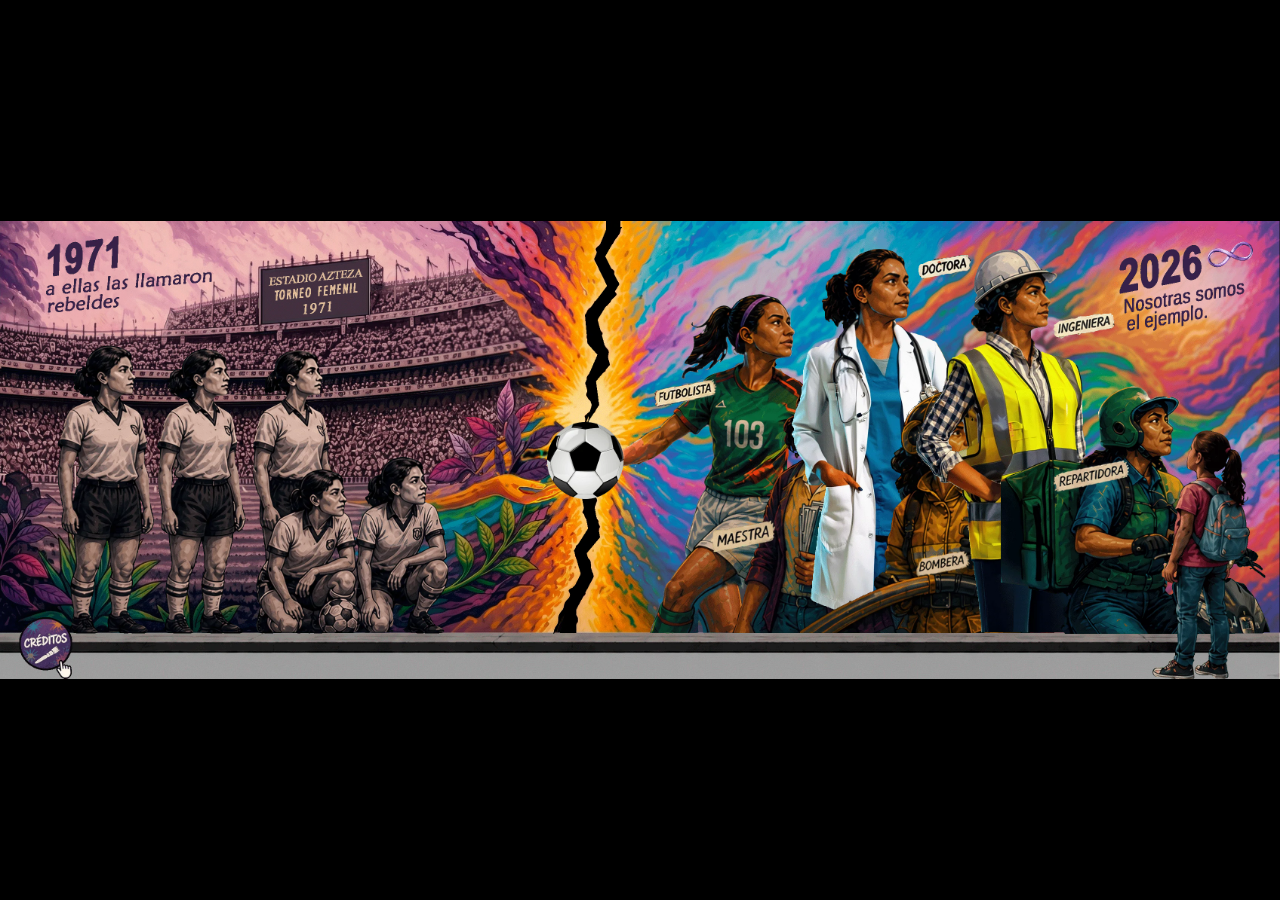
==== commit 572b0d8e: "Add files via upload" ====
--- a/index.html
+++ b/index.html
@@ -1,129 +1,84 @@
 <!DOCTYPE html>
 <html lang="es">
 <head>
-    <meta charset="UTF-8">
-    <meta name="viewport" content="width=device-width, initial-scale=1.0, viewport-fit=cover, user-scalable=no">
-    <meta name="mobile-web-app-capable" content="yes">
-    <meta name="apple-mobile-web-app-capable" content="yes">
-    <meta name="apple-mobile-web-app-status-bar-style" content="black-translucent">
-    <title>Mural Interactivo - Del Olvido a la Historia</title>
-    <link href="https://fonts.googleapis.com/css2?family=Bebas+Neue&family=Caveat:wght@700&family=Montserrat:wght@900&family=Playfair+Display:ital,wght@1,900&family=Permanent+Marker&display=swap" rel="stylesheet">
-    <link rel="stylesheet" href="style.css">
+  <meta charset="UTF-8">
+  <meta name="viewport" content="width=device-width, initial-scale=1.0, maximum-scale=1.0, user-scalable=no">
+  <meta name="mobile-web-app-capable" content="yes">
+  <meta name="apple-mobile-web-app-capable" content="yes">
+  <title>Mural Interactivo 1971–2026</title>
+  <link rel="stylesheet" href="style.css">
 </head>
 <body>
 
-    <div id="mural-container">
-        <!-- FONDO BASE -->
-        <img src="assets/mural-fondo-base.webp" class="layer">
-        <!-- PÚBLICO -->
-        <img src="assets/p1971-publico-2.png" class="layer wave-layer-2">
-        <img src="assets/p1971-publico-1.png" class="layer wave-layer-1">
-        <!-- ELEMENTOS PASADO -->
-        <img src="assets/p1971-jugadoras.png"      class="layer glow-double" id="glow-jugadoras">
-        <img src="assets/p1971-texto-historia.png"  class="layer" id="glow-historia">
-        <img src="assets/p1971-letrero-azteca.png"  class="layer glow-double" id="glow-azteca">
-        <!-- GRIETAS -->
-        <img src="assets/centro-grieta-negra.png"  class="layer">
-        <img src="assets/centro-grieta-verde.png"  class="layer" id="grieta-verde">
-        <!-- PERSONAJES PRESENTE -->
-        <img src="assets/f2026-ingeniera.png"       class="layer glow-simple" id="glow-ingeniera">
-        <img src="assets/f2026-doctora.png"         class="layer glow-simple" id="glow-doctora">
-        <img src="assets/f2026-futbolista.png"      class="layer glow-simple" id="glow-futbolista">
-        <img src="assets/f2026-repartidora.png"     class="layer glow-simple" id="glow-repartidora">
-        <img src="assets/f2026-bombera.png"         class="layer glow-simple" id="glow-bombera">
-        <img src="assets/f2026-maestra.png"         class="layer glow-simple" id="glow-maestra">
-        <img src="assets/f2026-texto-nosotras.png"  class="layer" id="glow-nosotras"> 
-        <!-- NIÑA Y CRÉDITOS -->
-        <img src="assets/nina-base.png"             class="layer glow-simple" id="glow-nina">
-        <img src="assets/p1971-creditos.png"        class="layer" id="img-creditos-btn">
-        <!-- BALÓN -->
-        <img src="assets/centro-balon-loader.png" id="balon-loader">
+  <!-- PORTRAIT LOCK -->
+  <div id="portrait-lock">
+    <div id="rotate-icon" onclick="tryRotate()">📱↺</div>
+    <p>Gira tu dispositivo</p>
+    <small>para una mejor experiencia</small>
+  </div>
 
-        <!-- ZONAS CLICKEABLES -->
-        <div class="zona" id="zona-historia"    data-target="glow-historia"   style="top:0%;  left:0%;   width:16%; height:20%;"></div>
-        <div class="zona" id="zona-jugadoras"   data-target="glow-jugadoras"  style="top:25%; left:0%;   width:30%; height:45%;"></div>
-        <div class="zona" id="zona-azteca"      data-target="glow-azteca"     style="top:0%;  left:18%;  width:30%; height:21%;"></div>
-        <div class="zona" id="zona-futbolista"  data-target="glow-futbolista" style="top:15%; left:50%;   width:14%; height:30%;"></div>
-        <div class="zona" id="zona-doctora"     data-target="glow-doctora"    style="top:0%;  left:65%;  width:11%; height:35%;"></div>
-        <div class="zona" id="zona-ingeniera"   data-target="glow-ingeniera"  style="top:0%;  left:76%;  width:11%; height:35%;"></div>
-        <div class="zona" id="zona-maestra"     data-target="glow-maestra"    style="top:35%; left:60%;  width:9%; height:50%;"></div>
-        <div class="zona" id="zona-bombera"     data-target="glow-bombera"    style="top:35%; left:70%;  width:11%; height:50%;"></div>
-        <div class="zona" id="zona-repartidora" data-target="glow-repartidora"style="top:30%; left:83%;  width:8%; height:50%;"></div>
-        <div class="zona" id="zona-nosotras"    data-target="glow-nosotras"   style="top:0%;  left:90%;  width:10%; height:22%;"></div>
-        <div class="zona" id="zona-nina"        data-target="glow-nina"       style="top:42%; left:92%;  width:8%; height:60%;"></div>
-        <div class="zona" id="zona-creditos"    data-target="img-creditos-btn"style="top:80%; left:0%;   width:8%;  height:20%;"></div>
+  <!-- LOADER -->
+  <div id="loader">
+    <div id="balon-loader-wrap">
+      <img id="balon-loader-img" src="assets/centro-balon-loader.webp" alt="cargando">
+    </div>
+    <div class="load-bars">
+      <div class="bar-track"><div class="bar-fill-top" id="bar-top"></div></div>
+      <div class="bar-track"><div class="bar-fill-bot" id="bar-bot"></div></div>
+    </div>
+    <div id="load-text">Cargando…</div>
+  </div>
 
-        <!-- MODAL CRÉDITOS -->
-        <div id="modal-creditos" class="modal">
-            <img src="assets/p1971-creditos-1.png" id="img-creditos-panel">
-            <button id="cerrar-creditos">CERRAR</button>
-        </div>
+  <!-- MURAL -->
+  <div id="mural-container">
 
-        <!-- MODAL MULTIMEDIA -->
-        <div id="modal-media" class="modal">
-            <div id="media-contenido"></div>
-            <button id="cerrar-media">CERRAR</button>
-        </div>
+    <!-- FONDO BASE -->
+    <img src="assets/mural-fondo-base.webp" class="layer">
 
-        <!-- OVERLAY NIÑA -->
-        <div id="nina-overlay"></div>
+    <!-- PÚBLICO — efecto ola -->
+    <img src="assets/p1971-publico-2.webp" class="layer wave-layer-2">
+    <img src="assets/p1971-publico-1.webp" class="layer wave-layer-1">
 
-        <!-- VFX NIÑA -->
-        <div id="nina-vfx"></div>
+    <!-- PASADO -->
+    <img src="assets/p1971-texto-historia.webp" class="layer glow-simple" id="glow-historia">
+    <img src="assets/p1971-letrero-azteca.webp"  class="layer glow-double" id="glow-azteca">
+    <img src="assets/p1971-jugadoras.webp"       class="layer glow-double" id="glow-jugadoras">
+    <img src="assets/p1971-creditos.webp"        class="layer" id="img-creditos-btn">
 
-        <!-- CONTROLES NIÑA: nav izquierda vertical, cerrar arriba derecha -->
-        <div id="nina-controles" style="display:none;position:absolute;inset:0;pointer-events:none;z-index:200;">
+    <!-- GRIETAS -->
+    <img src="assets/centro-grieta-negra.webp" class="layer" id="grieta-negra">
+    <img src="assets/centro-grieta-verde.webp" class="layer" id="grieta-verde">
 
-            <!-- Flecha atrás — superior izquierda, todas las niñas -->
-            <button id="nina-back"
-                style="position:absolute;top:2.5%;left:1.5%;pointer-events:auto;
-                background:rgba(0,0,0,.6);border:1px solid rgba(255,255,255,.3);color:#fff;
-                width:clamp(20px,3vw,28px);height:clamp(20px,3vw,28px);
-                border-radius:50%;cursor:pointer;font-size:clamp(.5rem,1.1vw,.75rem);
-                display:flex;align-items:center;justify-content:center;
-                backdrop-filter:blur(4px);touch-action:manipulation;">←</button>
+    <!-- PRESENTE -->
+    <img src="assets/f2026-futbolista.webp"     class="layer glow-simple" id="glow-futbolista">
+    <img src="assets/f2026-maestra.webp"        class="layer glow-simple" id="glow-maestra">
+    <img src="assets/f2026-doctora.webp"        class="layer glow-simple" id="glow-doctora">
+    <img src="assets/f2026-bombera.webp"        class="layer glow-simple" id="glow-bombera">
+    <img src="assets/f2026-ingeniera.webp"      class="layer glow-simple" id="glow-ingeniera">
+    <img src="assets/f2026-repartidora.webp"    class="layer glow-simple" id="glow-repartidora">
+    <img src="assets/f2026-texto-nosotras.webp" class="layer glow-simple" id="glow-nosotras">
+    <img src="assets/nina-base.webp"            class="layer glow-simple" id="glow-nina">
 
-            <!-- Nav prev/contador/next — lado izquierdo centrado -->
-            <div style="position:absolute;left:1.2%;top:50%;transform:translateY(-50%);
-                display:flex;flex-direction:column;align-items:center;gap:5px;pointer-events:auto;">
-                <button id="nina-prev"
-                    style="background:#cc0022;border:1px solid rgba(255,80,80,.5);
-                    color:#fff;width:clamp(20px,3vw,27px);height:clamp(20px,3vw,27px);
-                    border-radius:50%;cursor:pointer;font-size:clamp(.5rem,1.1vw,.72rem);
-                    display:flex;align-items:center;justify-content:center;
-                    backdrop-filter:blur(4px);touch-action:manipulation;
-                    box-shadow:0 0 6px rgba(200,0,30,.5);">◀</button>
-                <span id="nina-contador"
-                    style="color:#fff;font-family:sans-serif;font-size:clamp(.4rem,.85vw,.58rem);
-                    text-align:center;opacity:.85;writing-mode:vertical-rl;letter-spacing:1px;">1/8</span>
-                <button id="nina-next"
-                    style="background:#006622;border:1px solid rgba(80,200,80,.5);
-                    color:#fff;width:clamp(20px,3vw,27px);height:clamp(20px,3vw,27px);
-                    border-radius:50%;cursor:pointer;font-size:clamp(.5rem,1.1vw,.72rem);
-                    display:flex;align-items:center;justify-content:center;
-                    backdrop-filter:blur(4px);touch-action:manipulation;
-                    box-shadow:0 0 6px rgba(0,160,50,.5);">▶</button>
-            </div>
+    <!-- BALÓN -->
+    <img src="assets/centro-balon-loader.webp" id="balon-loader">
 
-            <!-- Cerrar — superior derecha -->
-            <button id="nina-cerrar"
-                style="position:absolute;top:2.5%;right:1.5%;
-                background:#ff0055;border:none;color:#fff;
-                width:clamp(20px,3vw,27px);height:clamp(20px,3vw,27px);
-                border-radius:50%;cursor:pointer;font-size:clamp(.5rem,1.1vw,.72rem);
-                display:flex;align-items:center;justify-content:center;
-                box-shadow:0 0 8px rgba(255,0,85,.7);pointer-events:auto;
-                backdrop-filter:blur(4px);touch-action:manipulation;">✕</button>
-        </div>
+    <!-- ZONAS CLICKEABLES -->
+    <div class="zona" id="zona-historia"    data-target="glow-historia"   style="top:0%;   left:0%;   width:16%; height:20%;"></div>
+    <div class="zona" id="zona-azteca"      data-target="glow-azteca"     style="top:0%;   left:18%;  width:30%; height:21%;"></div>
+    <div class="zona" id="zona-jugadoras"   data-target="glow-jugadoras"  style="top:25%;  left:0%;   width:30%; height:45%;"></div>
+    <div class="zona" id="zona-creditos"    data-target="img-creditos-btn"style="top:80%;  left:0%;   width:8%;  height:20%;"></div>
+    <div class="zona" id="zona-futbolista"  data-target="glow-futbolista" style="top:15%;  left:50%;  width:14%; height:30%;"></div>
+    <div class="zona" id="zona-doctora"     data-target="glow-doctora"    style="top:0%;   left:65%;  width:11%; height:35%;"></div>
+    <div class="zona" id="zona-ingeniera"   data-target="glow-ingeniera"  style="top:0%;   left:76%;  width:11%; height:35%;"></div>
+    <div class="zona" id="zona-maestra"     data-target="glow-maestra"    style="top:35%;  left:60%;  width:9%;  height:50%;"></div>
+    <div class="zona" id="zona-bombera"     data-target="glow-bombera"    style="top:35%;  left:70%;  width:11%; height:50%;"></div>
+    <div class="zona" id="zona-repartidora" data-target="glow-repartidora"style="top:30%;  left:83%;  width:8%;  height:50%;"></div>
+    <div class="zona" id="zona-nosotras"    data-target="glow-nosotras"   style="top:0%;   left:90%;  width:10%; height:22%;"></div>
+    <div class="zona" id="zona-nina"        data-target="glow-nina"       style="top:42%;  left:92%;  width:8%;  height:60%;"></div>
 
+  </div><!-- /mural-container -->
 
-        <!-- GALAXIA / CORAZONES -->
-        <div id="galaxia-overlay"></div>
-        <div id="frases-container"></div>
-        <button id="cerrar-galaxia">✕</button>
-
-    </div>
-
-    <script src="main.js"></script>
+  <audio id="audio-ambiente" src="assets/audios/ambiente.mp3" loop preload="auto"></audio>
+  <script src="main.js"></script>
 </body>
 </html>
--- a/style.css
+++ b/style.css
@@ -1,392 +1,241 @@
-/* ============================================
-   CONFIGURACIÓN BASE
-   ============================================ */
-*, *::before, *::after { box-sizing: border-box; }
+/* ============================================================
+   RESET
+   ============================================================ */
+*, *::before, *::after { margin:0; padding:0; box-sizing:border-box; }
 
 body {
-    margin: 0;
-    background: #000;
-    display: flex;
-    justify-content: center;
-    align-items: center;
-    width: 100vw;
-    height: 100vh;
-    height: 100dvh;
-    overflow: hidden;
-}
-
+  background:#000;
+  display:flex;
+  justify-content:center;
+  align-items:center;
+  width:100vw;
+  height:100vh;
+  height:100dvh;
+  overflow:hidden;
+}
+
+/* ============================================================
+   CONTENEDOR — llena el viewport respetando ratio 9:4
+   ============================================================ */
 #mural-container {
-    position: relative;
-    /* Llena todo el viewport manteniendo el ratio 9:4 del mural */
+  position:relative;
+  width:  min(100vw, calc(100dvh * 9 / 4));
+  height: min(100dvh, calc(100vw * 4 / 9));
+  max-width:100vw;
+  max-height:100dvh;
+  aspect-ratio: 9 / 4;
+}
+
+/* ============================================================
+   CAPAS — cada imagen es canvas completo
+   ============================================================ */
+.layer {
+  position:absolute;
+  top:0; left:0;
+  width:100%; height:100%;
+  object-fit:contain;
+  pointer-events:none;
+}
+
+/* ============================================================
+   PORTRAIT LOCK
+   ============================================================ */
+#portrait-lock {
+  display:none; position:fixed; inset:0; z-index:9999;
+  background:rgba(0,0,0,.92);
+  flex-direction:column; align-items:center; justify-content:center;
+  color:#fff; text-align:center; gap:20px;
+}
+#portrait-lock.active { display:flex; }
+#rotate-icon {
+  font-size:72px; cursor:pointer;
+  filter:drop-shadow(0 0 12px #f90);
+  animation:rotateHint 2s ease-in-out infinite;
+}
+@keyframes rotateHint {
+  0%,100%{ transform:rotate(0deg);  }
+  50%    { transform:rotate(90deg); }
+}
+#portrait-lock p     { font-size:18px; color:#ffd700; text-shadow:0 0 10px #f90; }
+#portrait-lock small { font-size:13px; color:#aaa; }
+
+/* ============================================================
+   LOADER
+   ============================================================ */
+#loader {
+  position:fixed; inset:0; z-index:8000; background:#000;
+  display:flex; flex-direction:column;
+  align-items:center; justify-content:center; gap:20px;
+  transition:opacity .6s ease;
+}
+#loader.fade-out { opacity:0; pointer-events:none; }
+
+#balon-loader-wrap { width:120px; height:120px; }
+#balon-loader-img  {
+  width:120px; height:120px; object-fit:contain;
+  animation:spinLoop 1.2s linear infinite;
+  filter:drop-shadow(0 0 18px rgba(255,255,255,.5))
+         drop-shadow(0 0 36px rgba(255,150,0,.4));
+}
+.load-bars { width:220px; display:flex; flex-direction:column; gap:6px; }
+.bar-track  { width:100%; height:8px; background:#222; border-radius:4px; overflow:hidden; position:relative; }
+.bar-fill-top {
+  position:absolute; top:0; left:0; height:100%; width:0%;
+  background:linear-gradient(90deg,#7b2fff,#ff6b00);
+  border-radius:4px; transition:width .1s linear;
+}
+.bar-fill-bot {
+  position:absolute; bottom:0; left:0; height:100%; width:0%;
+  background:linear-gradient(90deg,#ff6b00,#7b2fff);
+  border-radius:4px; transition:width .1s linear;
+}
+#load-text {
+  color:#fff; font-size:15px; letter-spacing:4px; text-transform:uppercase;
+  animation:pulseText 1.2s ease-in-out infinite;
+}
+@keyframes pulseText { 0%,100%{opacity:.5;} 50%{opacity:1;} }
+
+/* ============================================================
+   ZONAS CLICKEABLES
+   ============================================================ */
+.zona {
+  position:absolute;
+  cursor:pointer;
+  z-index:50;
+  -webkit-tap-highlight-color:transparent;
+  touch-action:manipulation;
+}
+
+/* ============================================================
+   HOVER / TOUCH — brillo individual
+   ============================================================ */
+/* Grupo pasado — blanco */
+#glow-jugadoras.hover-on,
+#glow-historia.hover-on,
+#img-creditos-btn.hover-on {
+  filter:brightness(1.3)
+         drop-shadow(0 0 8px #fff)
+         drop-shadow(0 0 25px #fff) !important;
+}
+/* Grupo presente — morado neón */
+#glow-doctora.hover-on,
+#glow-ingeniera.hover-on,
+#glow-maestra.hover-on,
+#glow-bombera.hover-on,
+#glow-repartidora.hover-on,
+#glow-futbolista.hover-on,
+#glow-nina.hover-on {
+  filter:brightness(1.3)
+         drop-shadow(0 0 6px #fff)
+         drop-shadow(0 0 18px #b000ff)
+         drop-shadow(0 0 35px #7000cc) !important;
+}
+
+/* ============================================================
+   ANIMACIONES DE GLOW / RESPIRACIÓN
+   ============================================================ */
+.glow-simple { animation:glowSimple 12s ease-in-out infinite; }
+@keyframes glowSimple {
+  0%,100% { filter:brightness(1) drop-shadow(0 0 0px transparent); }
+  8%      { filter:brightness(1.4) drop-shadow(0 0 15px rgba(255,255,255,.75)); }
+  16%     { filter:brightness(1) drop-shadow(0 0 0px transparent); }
+}
+
+.glow-double { animation:glowDouble 12s ease-in-out infinite; }
+@keyframes glowDouble {
+  0%,50%,100% { filter:brightness(1) drop-shadow(0 0 0px transparent); }
+  8%,58%      { filter:brightness(1.4) drop-shadow(0 0 15px rgba(255,255,255,.75)); }
+  16%,66%     { filter:brightness(1) drop-shadow(0 0 0px transparent); }
+}
+
+/* Delays individuales */
+#glow-jugadoras   { animation-delay:0s;  }
+#glow-azteca      { animation-delay:2s;  }
+#glow-historia    { animation-delay:1s;  }
+#glow-futbolista  { animation-delay:5s;  }
+#glow-doctora     { animation-delay:4s;  }
+#glow-ingeniera   { animation-delay:6s;  }
+#glow-maestra     { animation-delay:7s;  }
+#glow-bombera     { animation-delay:3s;  }
+#glow-repartidora { animation-delay:8s;  }
+#glow-nina        { animation-delay:8s;  }
+#glow-nosotras    { animation-delay:9s;  }
+
+/* ============================================================
+   OLA — público sube/baja en distintas fases
+   ============================================================ */
+.wave-layer-1 { animation:ola 6s ease-in-out infinite 0s;   }
+.wave-layer-2 { animation:ola 6s ease-in-out infinite 1.2s; }
+@keyframes ola {
+  0%,100%{ transform:translateY(0); }
+  50%    { transform:translateY(-1.5%); }
+}
+
+/* ============================================================
+   GRIETA VERDE — enciende del centro hacia afuera
+   ============================================================ */
+#grieta-verde {
+  opacity:0;
+  clip-path:inset(50% 0% 50% 0%);
+  transition:opacity .3s ease;
+}
+#grieta-verde.cargando {
+  opacity:1;
+  animation:rellenarGrieta var(--duracion-carga, 1.3s) ease-in-out forwards;
+}
+#grieta-verde.ocultar { opacity:0; transition:opacity .4s ease; }
+
+@keyframes rellenarGrieta {
+  0%  { clip-path:inset(50% 0% 50% 0%); }
+  100%{ clip-path:inset(0%  0% 0%  0%); }
+}
+
+/* ============================================================
+   BALÓN
+   ============================================================ */
+#balon-loader {
+  position:absolute;
+  width:6.12%; top:45.1%; left:42.7%;
+  z-index:99;
+  transform-origin:center center;
+  pointer-events:none;
+}
+#balon-loader.girando { animation:girarBalon 1.5s linear infinite; }
+@keyframes girarBalon {
+  from{ transform:rotate(0deg);   }
+  to  { transform:rotate(360deg); }
+}
+
+/* ============================================================
+   RIPPLE
+   ============================================================ */
+.ripple {
+  position:fixed; border-radius:50%;
+  width:10px; height:10px; pointer-events:none; z-index:7000;
+  background:radial-gradient(circle,rgba(255,255,255,.6),transparent);
+  transform:translate(-50%,-50%) scale(0);
+  animation:rippleAnim .5s ease-out forwards;
+}
+@keyframes rippleAnim {
+  to{ transform:translate(-50%,-50%) scale(18); opacity:0; }
+}
+
+/* ============================================================
+   UTILITY
+   ============================================================ */
+@keyframes spinLoop {
+  from{ transform:rotate(0deg); }
+  to  { transform:rotate(360deg); }
+}
+
+/* ============================================================
+   RESPONSIVE
+   ============================================================ */
+@media screen and (max-width:1024px) {
+  body { align-items:center; justify-content:center; }
+  #mural-container {
     width:  min(100vw, calc(100dvh * 9 / 4));
     height: min(100dvh, calc(100vw * 4 / 9));
-    max-width:  100vw;
-    max-height: 100dvh;
-    aspect-ratio: 9 / 4;
-}
-
-.layer {
-    position: absolute;
-    top: 0; left: 0;
-    width: 100%; height: 100%;
-    object-fit: contain;
-    pointer-events: none;
-}
-
-/* ============================================
-   ZONAS CLICKEABLES
-   ============================================ */
-.zona {
-    position: absolute;
-    cursor: pointer;
-    z-index: 50;
-    border-radius: 4px;
-    transition: filter 0.2s ease;
-    -webkit-tap-highlight-color: transparent;
-    touch-action: manipulation;
-}
-
-/* ============================================
-   BRILLO AL HOVER / TOUCH INDIVIDUALIZADO
-   ============================================ */
-
-/* HOVER GRUPO 1971 (Jugadoras, Texto e Historial) — COLOR BLANCO NÚCLEO */
-#glow-jugadoras.elemento-hover,
-#glow-historia.elemento-hover,
-#img-creditos-btn.elemento-hover {
-    filter: brightness(1.3) 
-            drop-shadow(0 0 8px #ffffff) 
-            drop-shadow(0 0 25px #ffffff) !important;
-    transition: filter 0.2s ease;
-}
-
-/* HOVER GRUPO PROFESIONISTAS Y NIÑA — COLOR MORADO NEÓN */
-#glow-doctora.elemento-hover,
-#glow-ingeniera.elemento-hover,
-#glow-maestra.elemento-hover,
-#glow-bombera.elemento-hover,
-#glow-repartidora.elemento-hover,
-#glow-futbolista.elemento-hover,
-#glow-nina.elemento-hover {
-    filter: brightness(1.3) 
-            drop-shadow(0 0 6px #ffffff)    /* Núcleo claro */
-            drop-shadow(0 0 18px #b000ff)   /* Aura morada viva */
-            drop-shadow(0 0 35px #7000cc) !important; /* Dispersión profunda */
-    transition: filter 0.2s ease;
-}
-
-/* ============================================
-   ANIMACIONES GLOBALES
-   ============================================ */
-@keyframes respiracion-profunda {
-@keyframes respiracion-profunda {
-    0%, 100% { 
-        transform: scale(1); 
-        filter: brightness(1) drop-shadow(0 0 0px transparent); 
-    }
-    50% { 
-        transform: scale(1.015); /* Sutil pulso de crecimiento */
-        filter: brightness(1.25) 
-                drop-shadow(0 0 8px #ff00b7) 
-                drop-shadow(0 0 25px #ff00b7); /* Expansión rosa magenta */
-    }
-}
-
-@keyframes respiracion-creditos {
-    0%, 16.6%, 33.3%, 50%, 66.6%, 83.3%, 100% { 
-        transform: scale(1); 
-        filter: brightness(1) drop-shadow(0 0 0px transparent); 
-    }
-    2%, 18.6%, 35.3%, 52%, 68.6%, 85.3% { 
-        transform: scale(1.005); 
-        filter: brightness(1.05) drop-shadow(0 0 4px rgba(255, 0, 183, 0.4)); 
-    }
-    7%, 23.6%, 40.3%, 57%, 73.6%, 90.3% { 
-        transform: scale(1.007); 
-        filter: brightness(1.1) 
-                drop-shadow(0 0 6px rgba(255, 0, 183, 0.7)) 
-                drop-shadow(0 0 15px rgba(255, 0, 183, 0.4)); 
-    }
-    12%, 28.6%, 45.3%, 62%, 78.6%, 95.3% { 
-        transform: scale(1); 
-        filter: brightness(1); 
-    }
-}
-}
-
-.glow-simple { animation: glow-simple 12s ease-in-out infinite; }
-@keyframes glow-simple {
-    0%,100% { filter:brightness(1) drop-shadow(0 0 0px transparent); }
-    8% { filter:brightness(1.4) drop-shadow(0 0 15px rgba(255,255,255,.75)); }
-    16% { filter:brightness(1) drop-shadow(0 0 0px transparent); }
-}
-.glow-double { animation: glow-double 12s ease-in-out infinite; }
-@keyframes glow-double {
-    0%,50%,100% { filter:brightness(1) drop-shadow(0 0 0px transparent); }
-    8%,58% { filter:brightness(1.4) drop-shadow(0 0 15px rgba(255,255,255,.75)); }
-    16%,66% { filter:brightness(1) drop-shadow(0 0 0px transparent); }
-}
-
-#glow-historia    { animation:respiracion-profunda 12s ease-in-out infinite; animation-delay:0s; }
-#glow-nosotras    { animation:respiracion-profunda 16s ease-in-out infinite; animation-delay:-6s; }
-#img-creditos-btn { animation:respiracion-creditos 9s ease-in-out infinite;  animation-delay:-3s; }
-#glow-jugadoras   { animation-delay:0s; }
-#glow-azteca      { animation-delay:2s; }
-#glow-bombera     { animation-delay:3s; }
-#glow-doctora     { animation-delay:4s; }
-#glow-futbolista  { animation-delay:5s; }
-#glow-ingeniera   { animation-delay:6s; }
-#glow-maestra     { animation-delay:7s; }
-#glow-repartidora { animation-delay:8s; }
-#glow-nina        { animation-delay:8s; }
-
-/* ============================================
-   BALÓN
-   ============================================ */
-#balon-loader {
-    position:absolute; width:6.12%; top:45.1%; left:42.7%;
-    z-index:99; transform-origin:center center;
-    transition:opacity 0.3s ease; pointer-events:none;
-}
-#balon-loader.girando { animation:girar 5s linear infinite; }
-@keyframes girar { from{transform:rotate(0deg)} to{transform:rotate(360deg)} }
-
-/* ============================================
-   GRIETA VERDE
-   ============================================ */
-#grieta-verde { opacity:0; clip-path:inset(50% 0% 50% 0%); transition:opacity 0.3s ease; pointer-events:none; }
-#grieta-verde.cargando { opacity:1; animation:rellenar-grieta var(--duracion-carga,3s) ease-in-out forwards; }
-#grieta-verde.ocultar  { opacity:0; transition:opacity 0.4s ease; }
-@keyframes rellenar-grieta { 0%{clip-path:inset(50% 0% 50% 0%)} 100%{clip-path:inset(0% 0% 0% 0%)} }
-
-/* ============================================
-   OLA
-   ============================================ */
-.wave-layer-1 { animation:ola 6s ease-in-out infinite; }
-.wave-layer-2 { animation:ola 6s ease-in-out infinite 1.2s; }
-@keyframes ola { 0%,100%{transform:translateY(0)} 50%{transform:translateY(-1.5%)} }
-
-/* ============================================
-   MODALES
-   ============================================ */
-.modal {
-    display:none; position:absolute; top:0; left:0;
-    width:100%; height:100%; background:rgba(0,0,0,.88);
-    z-index:1000; justify-content:center; align-items:center;
-}
-.modal * { visibility:hidden; }
-.modal[style*="flex"] * { visibility:visible; }
-
-#img-creditos-panel { max-width:80%; max-height:85vh; object-fit:contain; }
-
-#cerrar-creditos, #cerrar-media {
-    position:absolute; top:clamp(8px,2%,20px); right:clamp(8px,2%,20px);
-    background:red; color:white; border:none;
-    padding:clamp(6px,1.5vw,10px); cursor:pointer;
-    font-size:clamp(0.7rem,2vw,0.9rem); border-radius:4px; z-index:10;
-    touch-action:manipulation;
-}
-#media-contenido img { max-width:90%; max-height:80vh; border-radius:8px; }
-
-/* ============================================
-   MODO NIÑA
-   ============================================ */
-#nina-overlay { display:none; }
-
-@keyframes nina-pulso {
-    0%,100% { filter:brightness(1.6) drop-shadow(0 0 20px rgba(255,255,255,1)); }
-    50%     { filter:brightness(2.0) drop-shadow(0 0 35px rgba(255,255,255,1)); }
-}
-
-/* Controles niña — adaptativos */
-#nina-controles button {
-    transition:background 0.2s ease, transform 0.15s ease;
-    touch-action:manipulation;
-    -webkit-tap-highlight-color:transparent;
-}
-#nina-controles button:hover { transform:scale(1.12); }
-
-/* ============================================
-   CARRUSEL
-   ============================================ */
-.carrusel-wrapper {
-    display:flex; flex-direction:column; align-items:center;
-    gap:clamp(4px,1vh,10px); width:92%; max-width:860px;
-    padding:clamp(4px,1vh,10px) 0; box-sizing:border-box;
-}
-.carrusel-header { text-align:center; line-height:1.2; }
-.carrusel-titulo {
-    margin:0; font-family:'Georgia',serif;
-    font-size:clamp(0.75rem,2.2vw,1.5rem); color:#fff;
-    text-shadow:0 0 12px rgba(0,255,100,.7); letter-spacing:.04em;
-}
-.carrusel-subtitulo {
-    margin:3px 0 0; font-family:'Arial',sans-serif;
-    font-size:clamp(0.55rem,1.3vw,0.9rem); color:rgba(180,255,200,.75);
-    letter-spacing:.08em; text-transform:uppercase;
-}
-.carrusel-video-area {
-    position:relative; width:100%; display:flex;
-    justify-content:center; align-items:center;
-    background:#000; border-radius:10px; overflow:hidden;
-    min-height:clamp(100px,20vh,180px);
-}
-.carrusel-thumb-container {
-    position:absolute; inset:0; display:flex; justify-content:center;
-    align-items:center; background:#111; z-index:2;
-    border-radius:10px; overflow:hidden;
-}
-.carrusel-thumb { width:100%; height:100%; object-fit:cover; opacity:.75; transition:opacity .3s; }
-.carrusel-play-icon {
-    position:absolute; font-size:clamp(1.5rem,4vw,3.5rem);
-    color:rgba(255,255,255,.9);
-    text-shadow:0 0 20px rgba(0,255,100,.8);
-    pointer-events:none; animation:pulso-play 1.8s ease-in-out infinite;
-}
-@keyframes pulso-play { 0%,100%{transform:scale(1);opacity:.9} 50%{transform:scale(1.12);opacity:1} }
-.carrusel-video { max-width:100%; max-height:55vh; border-radius:10px; display:block; transition:opacity .4s; position:relative; z-index:1; }
-.carrusel-nav { display:flex; align-items:center; gap:clamp(8px,2vw,18px); }
-.carrusel-btn {
-    background:rgba(255,255,255,.1); color:#fff;
-    border:1px solid rgba(255,255,255,.2);
-    padding:clamp(5px,1.5vw,8px) clamp(8px,2.5vw,16px);
-    cursor:pointer; font-size:clamp(0.75rem,2vw,1.2rem);
-    border-radius:6px; transition:background .2s,transform .15s;
-    touch-action:manipulation;
-}
-.carrusel-btn:hover  { background:rgba(0,255,100,.18); transform:scale(1.08); }
-.carrusel-btn:active { transform:scale(0.95); }
-.carrusel-contador {
-    color:rgba(200,200,200,.8); font-family:'Arial',sans-serif;
-    font-size:clamp(0.6rem,1.5vw,0.95rem); min-width:36px; text-align:center;
-}
-.carrusel-strip { display:flex; gap:clamp(4px,1vw,8px); justify-content:center; flex-wrap:wrap; width:100%; }
-.carrusel-strip-item {
-    display:flex; flex-direction:column; align-items:center; gap:3px;
-    cursor:pointer; border-radius:8px; padding:3px;
-    border:2px solid transparent;
-    transition:border-color .25s,transform .2s,background .2s;
-    background:rgba(255,255,255,.05);
-    width:clamp(36px,7vw,80px); touch-action:manipulation;
-}
-.carrusel-strip-item img { width:100%; aspect-ratio:16/9; object-fit:cover; border-radius:5px; opacity:.7; transition:opacity .25s; }
-.carrusel-strip-item span { color:rgba(200,200,200,.7); font-size:clamp(0.4rem,1vw,0.72rem); font-family:'Arial',sans-serif; text-align:center; white-space:nowrap; overflow:hidden; text-overflow:ellipsis; width:100%; }
-.carrusel-strip-item:hover,.carrusel-strip-item:active { border-color:rgba(0,255,100,.5); background:rgba(0,255,100,.08); }
-.carrusel-strip-item.activo { border-color:#00ff66; background:rgba(0,255,100,.12); }
-.carrusel-strip-item.activo img  { opacity:1; }
-.carrusel-strip-item.activo span { color:#00ff66; }
-.carrusel-dots { display:flex; gap:clamp(4px,1vw,8px); justify-content:center; margin-top:2px; }
-.carrusel-dot { width:8px; height:8px; border-radius:50%; background:rgba(255,255,255,.25); cursor:pointer; transition:background .3s,transform .2s; display:inline-block; }
-.carrusel-dot:hover  { background:rgba(0,255,100,.5); transform:scale(1.2); }
-.carrusel-dot.activo { background:#00ff66; transform:scale(1.25); box-shadow:0 0 6px rgba(0,255,100,.7); }
-
-/* ============================================
-   MÓVIL LANDSCAPE — mural ocupa toda la pantalla
-   ============================================ */
-@media screen and (max-width:1024px) {
-    body { align-items:center; justify-content:center; }
-    #mural-container {
-        width:  min(100vw, calc(100dvh * 9 / 4));
-        height: min(100dvh, calc(100vw * 4 / 9));
-        max-width:100vw; max-height:100dvh;
-        aspect-ratio: 9 / 4;
-    }
-}
-
-/* Celular portrait — mural compacto centrado */
-@media screen and (max-width:768px) and (orientation:portrait) {
-    #mural-container {
-        width:100vw; max-width:100vw;
-        height:calc(100vw * 4 / 9);
-        aspect-ratio:unset;
-    }
-    /* Modales adaptados */
-    #cerrar-creditos, #cerrar-media {
-        top:8px; right:8px; padding:6px 10px; font-size:.7rem;
-    }
-    .carrusel-strip { display:none; } /* ocultar strip en portrait muy pequeño */
-}
-
-/* ============================================
-   EFECTO CORAZONES (galaxia-nosotras)
-   ============================================ */
-#galaxia-overlay {
-    position:absolute; top:0; left:0; width:100%; height:100%;
-    background:rgba(0,0,0,.85); z-index:100;
-    display:none; opacity:0; transition:opacity .6s ease; pointer-events:none;
-}
-#frases-container {
-    position:absolute; top:0; left:0; width:100%; height:100%;
-    z-index:110; pointer-events:none;
-}
-
-#cerrar-galaxia {
-    position:absolute; top:3%; right:2%; bottom:auto; left:auto;
-    transform:none; z-index:120;
-    background:#ff0055; color:white; border:none;
-    width:clamp(18px,3vw,26px); height:clamp(18px,3vw,26px);
-    font-size:clamp(.55rem,1.2vw,.8rem); font-weight:bold;
-    cursor:pointer; border-radius:50%;
-    display:none; align-items:center; justify-content:center;
-    box-shadow:0 0 10px rgba(255,0,85,.7);
-    transition:transform .2s,background .2s;
-    touch-action:manipulation;
-}
-#cerrar-galaxia:hover { background:#cc0044; transform:scale(1.15); }
-
-@keyframes corazonLatido {
-    0%,100% { transform:translate(-50%,-50%) scale(1); }
-    14%     { transform:translate(-50%,-50%) scale(1.12); }
-    28%     { transform:translate(-50%,-50%) scale(1); }
-    42%     { transform:translate(-50%,-50%) scale(1.08); }
-    56%     { transform:translate(-50%,-50%) scale(1); }
-}
-@keyframes corazonLatidoActivo {
-    0%,100% { transform:translate(-50%,-50%) scale(1); }
-    50%     { transform:translate(-50%,-50%) scale(1.18); }
-}
-
-/* ============================================
-   MODO NIÑA — VFX
-   ============================================ */
-#nina-vfx {
-    position:absolute; top:0; left:0; width:100%; height:100%;
-    pointer-events:none; z-index:58; overflow:hidden;
-}
-
-/* Astronauta - sistema solar */
-@keyframes nvRotate    { from{background-position:0% center} to{background-position:-200% center} }
-@keyframes nvSpinRing  { to{transform:rotateZ(360deg)} }
-@keyframes nvTwinkle   { from{opacity:.1} to{opacity:.9} }
-@keyframes nvFadeUp    { from{opacity:0;transform:translateY(12px)} to{opacity:1;transform:translateY(0)} }
-@keyframes nvFloat     { 0%,100%{transform:translateY(0) rotate(-1deg)} 50%{transform:translateY(-10px) rotate(1deg)} }
-
-/* Futbolista */
-@keyframes particula-flotar { 0%{transform:translateY(0) scale(1);opacity:.9} 100%{transform:translateY(-20px) scale(.6);opacity:.3} }
-.nina-particula { position:absolute; border-radius:50%; animation:particula-flotar 1.2s ease-in-out infinite alternate; }
-
-/* Paquetería */
-.nina-emoji { position:absolute; animation:nvFloat 2s ease-in-out infinite alternate; filter:drop-shadow(0 0 8px currentColor); font-size:1.2rem; }
-
-/* Maestra */
-.nina-palabra { position:absolute; font-family:'Bebas Neue',sans-serif; letter-spacing:2px; font-weight:bold; animation:nvFloat 2.5s ease-in-out infinite alternate; filter:drop-shadow(0 0 6px currentColor); opacity:.85; }
-
-/* ============================================
-   GALAXIA — frase activa
-   ============================================ */
-#corazon-frase-panel {
-    position:absolute;
-    left:50%; top:25%;
-    transform:translateX(-50%);
-    z-index:130; text-align:center;
-    max-width:clamp(200px, 70%, 600px);
-    pointer-events:none;
-    opacity:0; transition:opacity .4s ease;
-    padding:0 8px;
-}
-
-/* Celular portrait — frase más arriba para no tapar base */
-@media screen and (max-width:768px) and (orientation:portrait) {
-    #corazon-frase-panel { top:15%; max-width:88%; }
-}
-
+    max-width:100vw; max-height:100dvh;
+  }
+}
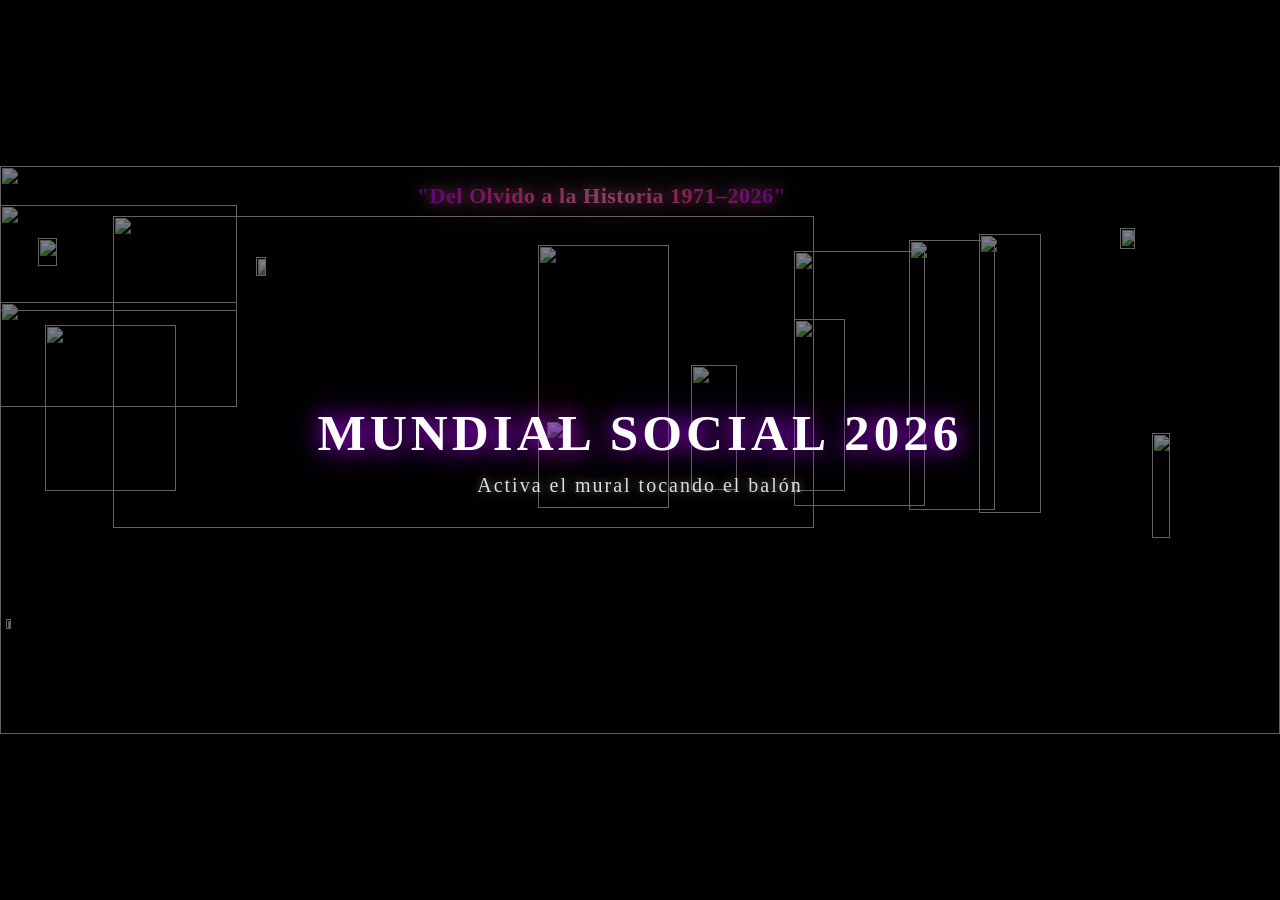
==== commit 51d79873: "Add files via upload" ====
--- a/index.html
+++ b/index.html
@@ -1,84 +1,146 @@
-<!DOCTYPE html>
-<html lang="es">
-<head>
-  <meta charset="UTF-8">
-  <meta name="viewport" content="width=device-width, initial-scale=1.0, maximum-scale=1.0, user-scalable=no">
-  <meta name="mobile-web-app-capable" content="yes">
-  <meta name="apple-mobile-web-app-capable" content="yes">
-  <title>Mural Interactivo 1971–2026</title>
-  <link rel="stylesheet" href="style.css">
-</head>
-<body>
-
-  <!-- PORTRAIT LOCK -->
-  <div id="portrait-lock">
-    <div id="rotate-icon" onclick="tryRotate()">📱↺</div>
-    <p>Gira tu dispositivo</p>
-    <small>para una mejor experiencia</small>
-  </div>
-
-  <!-- LOADER -->
-  <div id="loader">
-    <div id="balon-loader-wrap">
-      <img id="balon-loader-img" src="assets/centro-balon-loader.webp" alt="cargando">
-    </div>
-    <div class="load-bars">
-      <div class="bar-track"><div class="bar-fill-top" id="bar-top"></div></div>
-      <div class="bar-track"><div class="bar-fill-bot" id="bar-bot"></div></div>
-    </div>
-    <div id="load-text">Cargando…</div>
-  </div>
-
-  <!-- MURAL -->
-  <div id="mural-container">
-
-    <!-- FONDO BASE -->
-    <img src="assets/mural-fondo-base.webp" class="layer">
-
-    <!-- PÚBLICO — efecto ola -->
-    <img src="assets/p1971-publico-2.webp" class="layer wave-layer-2">
-    <img src="assets/p1971-publico-1.webp" class="layer wave-layer-1">
-
-    <!-- PASADO -->
-    <img src="assets/p1971-texto-historia.webp" class="layer glow-simple" id="glow-historia">
-    <img src="assets/p1971-letrero-azteca.webp"  class="layer glow-double" id="glow-azteca">
-    <img src="assets/p1971-jugadoras.webp"       class="layer glow-double" id="glow-jugadoras">
-    <img src="assets/p1971-creditos.webp"        class="layer" id="img-creditos-btn">
-
-    <!-- GRIETAS -->
-    <img src="assets/centro-grieta-negra.webp" class="layer" id="grieta-negra">
-    <img src="assets/centro-grieta-verde.webp" class="layer" id="grieta-verde">
-
-    <!-- PRESENTE -->
-    <img src="assets/f2026-futbolista.webp"     class="layer glow-simple" id="glow-futbolista">
-    <img src="assets/f2026-maestra.webp"        class="layer glow-simple" id="glow-maestra">
-    <img src="assets/f2026-doctora.webp"        class="layer glow-simple" id="glow-doctora">
-    <img src="assets/f2026-bombera.webp"        class="layer glow-simple" id="glow-bombera">
-    <img src="assets/f2026-ingeniera.webp"      class="layer glow-simple" id="glow-ingeniera">
-    <img src="assets/f2026-repartidora.webp"    class="layer glow-simple" id="glow-repartidora">
-    <img src="assets/f2026-texto-nosotras.webp" class="layer glow-simple" id="glow-nosotras">
-    <img src="assets/nina-base.webp"            class="layer glow-simple" id="glow-nina">
-
-    <!-- BALÓN -->
-    <img src="assets/centro-balon-loader.webp" id="balon-loader">
-
-    <!-- ZONAS CLICKEABLES -->
-    <div class="zona" id="zona-historia"    data-target="glow-historia"   style="top:0%;   left:0%;   width:16%; height:20%;"></div>
-    <div class="zona" id="zona-azteca"      data-target="glow-azteca"     style="top:0%;   left:18%;  width:30%; height:21%;"></div>
-    <div class="zona" id="zona-jugadoras"   data-target="glow-jugadoras"  style="top:25%;  left:0%;   width:30%; height:45%;"></div>
-    <div class="zona" id="zona-creditos"    data-target="img-creditos-btn"style="top:80%;  left:0%;   width:8%;  height:20%;"></div>
-    <div class="zona" id="zona-futbolista"  data-target="glow-futbolista" style="top:15%;  left:50%;  width:14%; height:30%;"></div>
-    <div class="zona" id="zona-doctora"     data-target="glow-doctora"    style="top:0%;   left:65%;  width:11%; height:35%;"></div>
-    <div class="zona" id="zona-ingeniera"   data-target="glow-ingeniera"  style="top:0%;   left:76%;  width:11%; height:35%;"></div>
-    <div class="zona" id="zona-maestra"     data-target="glow-maestra"    style="top:35%;  left:60%;  width:9%;  height:50%;"></div>
-    <div class="zona" id="zona-bombera"     data-target="glow-bombera"    style="top:35%;  left:70%;  width:11%; height:50%;"></div>
-    <div class="zona" id="zona-repartidora" data-target="glow-repartidora"style="top:30%;  left:83%;  width:8%;  height:50%;"></div>
-    <div class="zona" id="zona-nosotras"    data-target="glow-nosotras"   style="top:0%;   left:90%;  width:10%; height:22%;"></div>
-    <div class="zona" id="zona-nina"        data-target="glow-nina"       style="top:42%;  left:92%;  width:8%;  height:60%;"></div>
-
-  </div><!-- /mural-container -->
-
-  <audio id="audio-ambiente" src="assets/audios/ambiente.mp3" loop preload="auto"></audio>
-  <script src="main.js"></script>
-</body>
-</html>
+<!DOCTYPE html>
+<html lang="es">
+<head>
+  <meta charset="UTF-8">
+  <meta name="viewport" content="width=device-width, initial-scale=1.0, maximum-scale=1.0, user-scalable=no">
+  <meta name="mobile-web-app-capable" content="yes">
+  <meta name="apple-mobile-web-app-capable" content="yes">
+  <title>Mural Interactivo 1971–2026</title>
+  <link href="https://fonts.googleapis.com/css2?family=Bebas+Neue&family=Caveat:wght@700&family=Montserrat:wght@900&family=Playfair+Display:ital,wght@1,900&family=Permanent+Marker&display=swap" rel="stylesheet">
+  <link rel="stylesheet" href="style.css">
+</head>
+<body>
+
+  <!-- PORTRAIT LOCK -->
+  <div id="portrait-lock">
+    <div id="rotate-icon" onclick="tryRotate()">📱↺</div>
+    <p>Gira tu dispositivo</p>
+    <small>para una mejor experiencia</small>
+  </div>
+
+  <!-- LOADER -->
+  <div id="loader">
+    <div id="balon-loader-wrap">
+      <img id="balon-loader-img" src="assets/centro-balon-loader.png" alt="cargando">
+    </div>
+    <div class="load-bars">
+      <div class="bar-track"><div class="bar-fill-top" id="bar-top"></div></div>
+      <div class="bar-track"><div class="bar-fill-bot" id="bar-bot"></div></div>
+    </div>
+    <div id="load-text">Cargando…</div>
+  </div>
+
+  <!-- INTRO OVERLAY -->
+  <div id="intro-overlay">
+    <div id="intro-titulo">MUNDIAL SOCIAL 2026</div>
+    <div id="intro-subtitulo">Activa el mural tocando el balón</div>
+    <div id="zona-balon-intro"></div>
+  </div>
+
+  <!-- MURAL -->
+  <div id="mural-container">
+
+    <div id="titulo-mural">"Del Olvido a la Historia 1971–2026"</div>
+
+    <!-- FONDO BASE -->
+    <img src="assets/mural-fondo-base.webp" class="layer">
+
+    <!-- PÚBLICO — efecto ola -->
+    <img src="assets/p1971-publico-2.png" class="layer wave-layer-2">
+    <img src="assets/p1971-publico-1.png" class="layer wave-layer-1">
+
+    <!-- PASADO -->
+    <img src="assets/p1971-texto-historia.png" class="layer glow-simple" id="glow-historia">
+    <img src="assets/p1971-letrero-azteca.png"  class="layer glow-double" id="glow-azteca">
+    <img src="assets/p1971-jugadoras.png"       class="layer personaje glow-double" id="glow-jugadoras">
+    <img src="assets/p1971-creditos.png"        class="layer personaje" id="img-creditos-btn">
+
+    <!-- GRIETAS -->
+    <img src="assets/centro-grieta-negra.png" class="layer" id="grieta-negra">
+    <img src="assets/centro-grieta-verde.png" class="layer" id="grieta-verde">
+
+    <!-- PRESENTE -->
+    <img src="assets/f2026-ingeniera.png"      class="layer personaje glow-simple" id="glow-ingeniera">
+    <img src="assets/f2026-futbolista.png"     class="layer personaje glow-simple" id="glow-futbolista">
+    <img src="assets/f2026-doctora.png"        class="layer personaje glow-simple" id="glow-doctora">
+    <img src="assets/f2026-repartidora.png"    class="layer personaje glow-simple" id="glow-repartidora">
+    <img src="assets/f2026-bombera.png"        class="layer personaje glow-simple" id="glow-bombera">
+    <img src="assets/f2026-maestra.png"        class="layer personaje glow-simple" id="glow-maestra">
+    <img src="assets/f2026-texto-nosotras.png" class="layer glow-simple" id="glow-nosotras">
+    <img src="assets/f2026-nina-base.png"       class="layer personaje glow-simple" id="glow-nina">
+
+    <!-- BALÓN -->
+    <img src="assets/centro-balon-loader.png" id="balon-loader">
+
+    <!-- ZONAS CLICKEABLES -->
+    <div class="zona" id="zona-historia"    data-target="glow-historia"   style="top:0%;   left:0%;   width:16%; height:20%;"></div>
+    <div class="zona" id="zona-azteca"      data-target="glow-azteca"     style="top:0%;   left:18%;  width:30%; height:21%;"></div>
+    <div class="zona" id="zona-jugadoras"   data-target="glow-jugadoras"  style="top:25%;  left:0%;   width:30%; height:45%;"></div>
+    <div class="zona" id="zona-creditos"    data-target="img-creditos-btn"style="top:80%;  left:0%;   width:8%;  height:20%;"></div>
+    <div class="zona" id="zona-futbolista"  data-target="glow-futbolista" style="top:15%;  left:50%;  width:14%; height:30%;"></div>
+    <div class="zona" id="zona-doctora"     data-target="glow-doctora"    style="top:0%;   left:65%;  width:11%; height:35%;"></div>
+    <div class="zona" id="zona-ingeniera"   data-target="glow-ingeniera"  style="top:0%;   left:76%;  width:11%; height:35%;"></div>
+    <div class="zona" id="zona-maestra"     data-target="glow-maestra"    style="top:35%;  left:60%;  width:9%;  height:50%;"></div>
+    <div class="zona" id="zona-bombera"     data-target="glow-bombera"    style="top:35%;  left:70%;  width:11%; height:50%;"></div>
+    <div class="zona" id="zona-repartidora" data-target="glow-repartidora"style="top:30%;  left:83%;  width:8%;  height:50%;"></div>
+    <div class="zona" id="zona-nosotras"    data-target="glow-nosotras"   style="top:0%;   left:90%;  width:10%; height:22%;"></div>
+    <div class="zona" id="zona-nina"        data-target="glow-nina"       style="top:42%;  left:92%;  width:8%;  height:60%;"></div>
+
+    <!-- MODO NINA -->
+    <div id="modal-nina" style="display:none; position:absolute; inset:0; z-index:400;">
+
+      <!-- 1. VFX — balones y nieve -->
+      <div id="nina-vfx" style="position:absolute; inset:0; z-index:153; pointer-events:none;"></div>
+
+      <!-- 2. Niña actual -->
+      <img id="nina-img" src="assets/nina-1.png"
+           style="position:absolute; inset:0; width:100%; height:100%; object-fit:contain; z-index:158; position:relative;">
+
+      <!-- 3. Flecha anterior -->
+      <button id="nina-prev"
+        style="position:absolute; left:1%; top:50%; transform:translateY(-50%);
+        background:rgba(0,0,0,0.6); border:1px solid rgba(255,255,255,0.3);
+        color:#fff; width:clamp(28px,4vw,44px); height:clamp(28px,4vw,44px);
+        border-radius:50%; font-size:clamp(14px,2vw,22px);
+        cursor:pointer; z-index:401;">◀</button>
+
+      <!-- 3. Flecha siguiente -->
+      <button id="nina-next"
+        style="position:absolute; right:1%; top:50%; transform:translateY(-50%);
+        background:rgba(0,0,0,0.6); border:1px solid rgba(255,255,255,0.3);
+        color:#fff; width:clamp(28px,4vw,44px); height:clamp(28px,4vw,44px);
+        border-radius:50%; font-size:clamp(14px,2vw,22px);
+        cursor:pointer; z-index:401;">▶</button>
+
+      <!-- 4. Botón cerrar -->
+      <button id="btn-cerrar-nina"
+        style="position:absolute; top:2%; right:2%;
+        background:#ff0044; border:none; color:#fff;
+        width:clamp(28px,4vw,44px); height:clamp(28px,4vw,44px);
+        border-radius:50%; font-size:clamp(14px,2vw,22px);
+        cursor:pointer; z-index:401;
+        box-shadow:0 0 10px rgba(255,0,68,0.8);">✕</button>
+
+      <div id="nina-contador"
+        style="position:absolute; bottom:3%; left:50%; transform:translateX(-50%);
+        color:#fff; font-size:clamp(12px,1.5vw,18px);
+        text-shadow:0 0 8px #000; letter-spacing:2px;">1 / 8</div>
+
+    </div>
+
+    <!-- MODAL CREDITOS -->
+    <div id="modal-creditos" style="display:none; position:absolute; inset:0; z-index:300; background:rgba(0,0,0,0.85); align-items:center; justify-content:center;">
+      <img src="assets/p1971-creditos-1.webp" style="max-width:90%; max-height:90%; object-fit:contain;">
+      <button id="btn-cerrar-creditos" style="position:absolute; top:2%; right:2%; background:#ff0044; border:none; color:#fff; width:clamp(28px,4vw,44px); height:clamp(28px,4vw,44px); border-radius:50%; font-size:clamp(14px,2vw,22px); cursor:pointer; z-index:301; box-shadow:0 0 10px rgba(255,0,68,0.8);">✕</button>
+    </div>
+
+    <div id="galaxia-overlay" style="display:none; opacity:0; position:absolute; inset:0; z-index:119; background:rgba(0,0,0,0.75); transition:opacity 0.5s ease;"></div>
+    <div id="frases-container" style="position:absolute; inset:0; z-index:120; pointer-events:none;"></div>
+    <button id="cerrar-galaxia" style="display:none; position:absolute; top:2%; right:2%; background:#ff0044; border:none; color:#fff; width:clamp(28px,4vw,44px); height:clamp(28px,4vw,44px); border-radius:50%; font-size:clamp(14px,2vw,22px); cursor:pointer; z-index:135; box-shadow:0 0 10px rgba(255,0,68,0.8); align-items:center; justify-content:center;">✕</button>
+
+  </div><!-- /mural-container -->
+
+  <audio id="audio-ambiente" src="assets/ambiente.mp3" loop preload="auto"></audio>
+  <script src="main.js"></script>
+</body>
+</html>
--- a/style.css
+++ b/style.css
@@ -1,241 +1,501 @@
-/* ============================================================
-   RESET
-   ============================================================ */
-*, *::before, *::after { margin:0; padding:0; box-sizing:border-box; }
-
-body {
-  background:#000;
-  display:flex;
-  justify-content:center;
-  align-items:center;
-  width:100vw;
-  height:100vh;
-  height:100dvh;
-  overflow:hidden;
-}
-
-/* ============================================================
-   CONTENEDOR — llena el viewport respetando ratio 9:4
-   ============================================================ */
-#mural-container {
-  position:relative;
-  width:  min(100vw, calc(100dvh * 9 / 4));
-  height: min(100dvh, calc(100vw * 4 / 9));
-  max-width:100vw;
-  max-height:100dvh;
-  aspect-ratio: 9 / 4;
-}
-
-/* ============================================================
-   CAPAS — cada imagen es canvas completo
-   ============================================================ */
-.layer {
-  position:absolute;
-  top:0; left:0;
-  width:100%; height:100%;
-  object-fit:contain;
-  pointer-events:none;
-}
-
-/* ============================================================
-   PORTRAIT LOCK
-   ============================================================ */
-#portrait-lock {
-  display:none; position:fixed; inset:0; z-index:9999;
-  background:rgba(0,0,0,.92);
-  flex-direction:column; align-items:center; justify-content:center;
-  color:#fff; text-align:center; gap:20px;
-}
-#portrait-lock.active { display:flex; }
-#rotate-icon {
-  font-size:72px; cursor:pointer;
-  filter:drop-shadow(0 0 12px #f90);
-  animation:rotateHint 2s ease-in-out infinite;
-}
-@keyframes rotateHint {
-  0%,100%{ transform:rotate(0deg);  }
-  50%    { transform:rotate(90deg); }
-}
-#portrait-lock p     { font-size:18px; color:#ffd700; text-shadow:0 0 10px #f90; }
-#portrait-lock small { font-size:13px; color:#aaa; }
-
-/* ============================================================
-   LOADER
-   ============================================================ */
-#loader {
-  position:fixed; inset:0; z-index:8000; background:#000;
-  display:flex; flex-direction:column;
-  align-items:center; justify-content:center; gap:20px;
-  transition:opacity .6s ease;
-}
-#loader.fade-out { opacity:0; pointer-events:none; }
-
-#balon-loader-wrap { width:120px; height:120px; }
-#balon-loader-img  {
-  width:120px; height:120px; object-fit:contain;
-  animation:spinLoop 1.2s linear infinite;
-  filter:drop-shadow(0 0 18px rgba(255,255,255,.5))
-         drop-shadow(0 0 36px rgba(255,150,0,.4));
-}
-.load-bars { width:220px; display:flex; flex-direction:column; gap:6px; }
-.bar-track  { width:100%; height:8px; background:#222; border-radius:4px; overflow:hidden; position:relative; }
-.bar-fill-top {
-  position:absolute; top:0; left:0; height:100%; width:0%;
-  background:linear-gradient(90deg,#7b2fff,#ff6b00);
-  border-radius:4px; transition:width .1s linear;
-}
-.bar-fill-bot {
-  position:absolute; bottom:0; left:0; height:100%; width:0%;
-  background:linear-gradient(90deg,#ff6b00,#7b2fff);
-  border-radius:4px; transition:width .1s linear;
-}
-#load-text {
-  color:#fff; font-size:15px; letter-spacing:4px; text-transform:uppercase;
-  animation:pulseText 1.2s ease-in-out infinite;
-}
-@keyframes pulseText { 0%,100%{opacity:.5;} 50%{opacity:1;} }
-
-/* ============================================================
-   ZONAS CLICKEABLES
-   ============================================================ */
-.zona {
-  position:absolute;
-  cursor:pointer;
-  z-index:50;
-  -webkit-tap-highlight-color:transparent;
-  touch-action:manipulation;
-}
-
-/* ============================================================
-   HOVER / TOUCH — brillo individual
-   ============================================================ */
-/* Grupo pasado — blanco */
-#glow-jugadoras.hover-on,
-#glow-historia.hover-on,
-#img-creditos-btn.hover-on {
-  filter:brightness(1.3)
-         drop-shadow(0 0 8px #fff)
-         drop-shadow(0 0 25px #fff) !important;
-}
-/* Grupo presente — morado neón */
-#glow-doctora.hover-on,
-#glow-ingeniera.hover-on,
-#glow-maestra.hover-on,
-#glow-bombera.hover-on,
-#glow-repartidora.hover-on,
-#glow-futbolista.hover-on,
-#glow-nina.hover-on {
-  filter:brightness(1.3)
-         drop-shadow(0 0 6px #fff)
-         drop-shadow(0 0 18px #b000ff)
-         drop-shadow(0 0 35px #7000cc) !important;
-}
-
-/* ============================================================
-   ANIMACIONES DE GLOW / RESPIRACIÓN
-   ============================================================ */
-.glow-simple { animation:glowSimple 12s ease-in-out infinite; }
-@keyframes glowSimple {
-  0%,100% { filter:brightness(1) drop-shadow(0 0 0px transparent); }
-  8%      { filter:brightness(1.4) drop-shadow(0 0 15px rgba(255,255,255,.75)); }
-  16%     { filter:brightness(1) drop-shadow(0 0 0px transparent); }
-}
-
-.glow-double { animation:glowDouble 12s ease-in-out infinite; }
-@keyframes glowDouble {
-  0%,50%,100% { filter:brightness(1) drop-shadow(0 0 0px transparent); }
-  8%,58%      { filter:brightness(1.4) drop-shadow(0 0 15px rgba(255,255,255,.75)); }
-  16%,66%     { filter:brightness(1) drop-shadow(0 0 0px transparent); }
-}
-
-/* Delays individuales */
-#glow-jugadoras   { animation-delay:0s;  }
-#glow-azteca      { animation-delay:2s;  }
-#glow-historia    { animation-delay:1s;  }
-#glow-futbolista  { animation-delay:5s;  }
-#glow-doctora     { animation-delay:4s;  }
-#glow-ingeniera   { animation-delay:6s;  }
-#glow-maestra     { animation-delay:7s;  }
-#glow-bombera     { animation-delay:3s;  }
-#glow-repartidora { animation-delay:8s;  }
-#glow-nina        { animation-delay:8s;  }
-#glow-nosotras    { animation-delay:9s;  }
-
-/* ============================================================
-   OLA — público sube/baja en distintas fases
-   ============================================================ */
-.wave-layer-1 { animation:ola 6s ease-in-out infinite 0s;   }
-.wave-layer-2 { animation:ola 6s ease-in-out infinite 1.2s; }
-@keyframes ola {
-  0%,100%{ transform:translateY(0); }
-  50%    { transform:translateY(-1.5%); }
-}
-
-/* ============================================================
-   GRIETA VERDE — enciende del centro hacia afuera
-   ============================================================ */
-#grieta-verde {
-  opacity:0;
-  clip-path:inset(50% 0% 50% 0%);
-  transition:opacity .3s ease;
-}
-#grieta-verde.cargando {
-  opacity:1;
-  animation:rellenarGrieta var(--duracion-carga, 1.3s) ease-in-out forwards;
-}
-#grieta-verde.ocultar { opacity:0; transition:opacity .4s ease; }
-
-@keyframes rellenarGrieta {
-  0%  { clip-path:inset(50% 0% 50% 0%); }
-  100%{ clip-path:inset(0%  0% 0%  0%); }
-}
-
-/* ============================================================
-   BALÓN
-   ============================================================ */
-#balon-loader {
-  position:absolute;
-  width:6.12%; top:45.1%; left:42.7%;
-  z-index:99;
-  transform-origin:center center;
-  pointer-events:none;
-}
-#balon-loader.girando { animation:girarBalon 1.5s linear infinite; }
-@keyframes girarBalon {
-  from{ transform:rotate(0deg);   }
-  to  { transform:rotate(360deg); }
-}
-
-/* ============================================================
-   RIPPLE
-   ============================================================ */
-.ripple {
-  position:fixed; border-radius:50%;
-  width:10px; height:10px; pointer-events:none; z-index:7000;
-  background:radial-gradient(circle,rgba(255,255,255,.6),transparent);
-  transform:translate(-50%,-50%) scale(0);
-  animation:rippleAnim .5s ease-out forwards;
-}
-@keyframes rippleAnim {
-  to{ transform:translate(-50%,-50%) scale(18); opacity:0; }
-}
-
-/* ============================================================
-   UTILITY
-   ============================================================ */
-@keyframes spinLoop {
-  from{ transform:rotate(0deg); }
-  to  { transform:rotate(360deg); }
-}
-
-/* ============================================================
-   RESPONSIVE
-   ============================================================ */
-@media screen and (max-width:1024px) {
-  body { align-items:center; justify-content:center; }
-  #mural-container {
-    width:  min(100vw, calc(100dvh * 9 / 4));
-    height: min(100dvh, calc(100vw * 4 / 9));
-    max-width:100vw; max-height:100dvh;
-  }
-}
+/* ============================================================
+   RESET
+   ============================================================ */
+*, *::before, *::after { margin:0; padding:0; box-sizing:border-box; }
+
+body {
+  background: #000;
+  width: 100vw;
+  height: 100vh;
+  overflow: hidden;
+  padding-top: env(safe-area-inset-top, 0px);
+  padding-bottom: env(safe-area-inset-bottom, 0px);
+  padding-left: env(safe-area-inset-left, 0px);
+  padding-right: env(safe-area-inset-right, 0px);
+}
+
+/* ============================================================
+   CONTENEDOR — ancho siempre 100vw, altura derivada
+   Nunca se corta horizontalmente sin importar barra del navegador
+   ============================================================ */
+#mural-container {
+  position: fixed;
+  left: 0;
+  width: 100vw;
+  height: calc(100vw * 4 / 9);
+  top: 50%;
+  transform: translateY(-50%);
+  overflow: hidden;
+  isolation: isolate;
+}
+
+/* ============================================================
+   CAPAS — cada imagen es canvas completo
+   ============================================================ */
+.layer {
+  position: absolute;
+  top: 0;
+  left: 0;
+  width: 100%;
+  height: 100%;
+  object-fit: contain;
+  pointer-events: none;
+}
+
+/* ============================================================
+   PORTRAIT LOCK
+   ============================================================ */
+#portrait-lock {
+  display:none; position:fixed; inset:0; z-index:9999;
+  background:rgba(0,0,0,.92);
+  flex-direction:column; align-items:center; justify-content:center;
+  color:#fff; text-align:center; gap:20px;
+}
+#portrait-lock.active { display:flex; }
+#rotate-icon {
+  font-size:72px; cursor:pointer;
+  filter:drop-shadow(0 0 12px #f90);
+  animation:rotateHint 2s ease-in-out infinite;
+}
+@keyframes rotateHint {
+  0%,100%{ transform:rotate(0deg);  }
+  50%    { transform:rotate(90deg); }
+}
+#portrait-lock p     { font-size:18px; color:#ffd700; text-shadow:0 0 10px #f90; }
+#portrait-lock small { font-size:13px; color:#aaa; }
+
+/* ============================================================
+   LOADER
+   ============================================================ */
+#loader {
+  position:fixed; inset:0; z-index:8000; background:#000;
+  display:flex; flex-direction:column;
+  align-items:center; justify-content:center; gap:20px;
+  transition:opacity .6s ease;
+}
+#loader.fade-out { opacity:0; pointer-events:none; }
+
+#balon-loader-wrap { width:120px; height:120px; }
+#balon-loader-img  {
+  width:120px; height:120px; object-fit:contain;
+  animation:spinLoop 1.2s linear infinite;
+  filter:drop-shadow(0 0 18px rgba(255,255,255,.5))
+         drop-shadow(0 0 36px rgba(255,150,0,.4));
+}
+.load-bars { width:220px; display:flex; flex-direction:column; gap:6px; }
+.bar-track  { width:100%; height:8px; background:#222; border-radius:4px; overflow:hidden; position:relative; }
+.bar-fill-top {
+  position:absolute; top:0; left:0; height:100%; width:0%;
+  background:linear-gradient(90deg,#7b2fff,#ff6b00);
+  border-radius:4px; transition:width .1s linear;
+}
+.bar-fill-bot {
+  position:absolute; bottom:0; left:0; height:100%; width:0%;
+  background:linear-gradient(90deg,#ff6b00,#7b2fff);
+  border-radius:4px; transition:width .1s linear;
+}
+#load-text {
+  color:#fff; font-size:15px; letter-spacing:4px; text-transform:uppercase;
+  animation:pulseText 1.2s ease-in-out infinite;
+}
+@keyframes pulseText { 0%,100%{opacity:.5;} 50%{opacity:1;} }
+
+/* ============================================================
+   ZONAS CLICKEABLES
+   ============================================================ */
+.zona {
+  position:absolute;
+  cursor:pointer;
+  z-index:50;
+  -webkit-tap-highlight-color:transparent;
+  touch-action:manipulation;
+}
+
+/* ============================================================
+   ANIMACIONES DE GLOW / RESPIRACIÓN
+   ============================================================ */
+.glow-simple { animation:glowSimple 12s ease-in-out infinite; }
+@keyframes glowSimple {
+  0%,100% { filter: brightness(1) drop-shadow(0 0 0px transparent); }
+  8%      {
+    filter: brightness(1.5)
+            drop-shadow(0 0 12px rgba(180,0,255,0.9))
+            drop-shadow(0 0 30px rgba(140,0,200,0.7))
+            drop-shadow(0 0 60px rgba(100,0,180,0.4));
+  }
+  16%,49% { filter: brightness(1) drop-shadow(0 0 0px transparent); }
+  58%     {
+    filter: brightness(1.6)
+            drop-shadow(0 0 15px rgba(255,255,255,1))
+            drop-shadow(0 0 35px rgba(255,255,255,0.8))
+            drop-shadow(0 0 70px rgba(255,255,255,0.4));
+  }
+  66%,100%{ filter: brightness(1) drop-shadow(0 0 0px transparent); }
+}
+
+.glow-double { animation:glowDouble 12s ease-in-out infinite; }
+@keyframes glowDouble {
+  0%,100% { filter: brightness(1) drop-shadow(0 0 0px transparent); }
+  8%      {
+    filter: brightness(1.5)
+            drop-shadow(0 0 12px rgba(180,0,255,0.9))
+            drop-shadow(0 0 30px rgba(140,0,200,0.7))
+            drop-shadow(0 0 60px rgba(100,0,180,0.4));
+  }
+  16%,49% { filter: brightness(1) drop-shadow(0 0 0px transparent); }
+  58%     {
+    filter: brightness(1.6)
+            drop-shadow(0 0 15px rgba(255,255,255,1))
+            drop-shadow(0 0 35px rgba(255,255,255,0.8))
+            drop-shadow(0 0 70px rgba(255,255,255,0.4));
+  }
+  66%,100%{ filter: brightness(1) drop-shadow(0 0 0px transparent); }
+}
+
+@keyframes glowTriple {
+  0%,100% { filter: brightness(1) drop-shadow(0 0 0px transparent); }
+  8%      {
+    filter: brightness(1.5)
+            drop-shadow(0 0 12px rgba(180,0,255,0.9))
+            drop-shadow(0 0 30px rgba(140,0,200,0.7))
+            drop-shadow(0 0 60px rgba(100,0,180,0.4));
+  }
+  16%,40% { filter: brightness(1) drop-shadow(0 0 0px transparent); }
+  50%     {
+    filter: brightness(1.6)
+            drop-shadow(0 0 15px rgba(255,255,255,1))
+            drop-shadow(0 0 35px rgba(255,255,255,0.8))
+            drop-shadow(0 0 70px rgba(255,255,255,0.4));
+  }
+  58%,74% { filter: brightness(1) drop-shadow(0 0 0px transparent); }
+  83%     {
+    filter: brightness(1.5)
+            drop-shadow(0 0 12px rgba(180,0,255,0.9))
+            drop-shadow(0 0 30px rgba(140,0,200,0.7))
+            drop-shadow(0 0 60px rgba(100,0,180,0.4));
+  }
+  91%,100%{ filter: brightness(1) drop-shadow(0 0 0px transparent); }
+}
+
+/* Delays individuales */
+#glow-jugadoras   { animation: glowTriple 12s ease-in-out infinite; animation-delay:0s;  }
+#glow-azteca      { animation-delay:2s;  }
+#glow-historia    { animation-delay:1s;  }
+#glow-futbolista  { animation-delay:5s;  }
+#glow-doctora     { animation-delay:4s;  }
+#glow-ingeniera   { animation-delay:6s;  }
+#glow-maestra     { animation-delay:7s;  }
+#glow-bombera     { animation-delay:3s;  }
+#glow-repartidora { animation-delay:8s;  }
+#glow-nina        { animation-delay:8s;  }
+#glow-nosotras    { animation-delay:9s;  }
+
+/* Créditos — respiración: crece+brilla, encoge+se apaga */
+#img-creditos-btn {
+  transform-origin: bottom left;
+  animation: respirarCreditos 3s ease-in-out infinite;
+}
+@keyframes respirarCreditos {
+  0%,100% {
+    transform: scale(1);
+    filter: brightness(0.85) drop-shadow(0 0 0px transparent);
+  }
+  50% {
+    transform: scale(1.08);
+    filter: brightness(1.6)
+            drop-shadow(0 0 10px rgba(255,255,255,0.9))
+            drop-shadow(0 0 25px rgba(255,255,255,0.6))
+            drop-shadow(0 0 50px rgba(255,255,255,0.3));
+  }
+}
+
+/* ============================================================
+   OLA — público sube/baja en distintas fases
+   ============================================================ */
+.wave-layer-1 { animation:ola 6s ease-in-out infinite 0s;   }
+.wave-layer-2 { animation:ola 6s ease-in-out infinite 1.2s reverse; }
+@keyframes ola {
+  0%,100%{ transform:translateY(0); }
+  50%    { transform:translateY(-2.5%); }
+}
+
+/* ============================================================
+   GRIETA VERDE — enciende del centro hacia afuera
+   ============================================================ */
+#grieta-verde {
+  opacity:0;
+  clip-path:inset(50% 0% 50% 0%);
+  transition:opacity .3s ease;
+}
+#grieta-verde.cargando {
+  opacity:1;
+  animation:rellenarGrieta var(--duracion-carga, 1.3s) ease-in-out forwards;
+}
+#grieta-verde.ocultar { opacity:0; transition:opacity .4s ease; }
+
+@keyframes rellenarGrieta {
+  0%  { clip-path:inset(50% 0% 50% 0%); }
+  100%{ clip-path:inset(0%  0% 0%  0%); }
+}
+
+/* ============================================================
+   INTRO OVERLAY
+   ============================================================ */
+#intro-overlay {
+  position: fixed;
+  inset: 0;
+  z-index: 500;
+  display: flex;
+  flex-direction: column;
+  align-items: center;
+  justify-content: center;
+  background: rgba(0,0,0,0.2);
+  transition: opacity 0.8s ease;
+}
+#intro-overlay.oculto {
+  opacity: 0;
+  pointer-events: none;
+}
+
+#zona-balon-intro {
+  position: fixed;
+  left: 42.7vw;
+  width: 6.12vw;
+  height: 6.12vw;
+  top: calc(50vh - (100vw * 4 / 9) / 2 + 100vw * 4 / 9 * 0.451);
+  cursor: pointer;
+  z-index: 501;
+  border-radius: 50%;
+}
+
+#intro-titulo {
+  font-size: clamp(20px, 4vw, 52px);
+  font-weight: 900;
+  color: #fff;
+  letter-spacing: 4px;
+  text-shadow: 0 0 20px rgba(180,0,255,0.9),
+               0 0 40px rgba(140,0,200,0.7);
+  margin-bottom: 12px;
+  text-align: center;
+}
+
+#intro-subtitulo {
+  font-size: clamp(11px, 1.8vw, 20px);
+  color: rgba(255,255,255,0.85);
+  letter-spacing: 2px;
+  text-align: center;
+  text-shadow: 0 0 10px rgba(255,255,255,0.5);
+  animation: pulsarTexto 2s ease-in-out infinite;
+}
+
+@keyframes pulsarTexto {
+  0%,100% { opacity: 0.6; }
+  50%     { opacity: 1; }
+}
+
+/* Mural al 80% mientras intro activo */
+#mural-container.intro-activo {
+  opacity: 0.8;
+  filter: brightness(0.8);
+}
+
+/* Balón con brillo en intro */
+#balon-loader.intro-brillo {
+  filter: drop-shadow(0 0 20px rgba(255,200,50,1))
+          drop-shadow(0 0 40px rgba(255,150,0,0.9))
+          drop-shadow(0 0 80px rgba(255,100,0,0.6)) !important;
+  animation: girarLento 4s linear infinite !important;
+}
+
+@keyframes girarLento {
+  from { transform: rotate(0deg); }
+  to   { transform: rotate(360deg); }
+}
+
+/* ============================================================
+   POSICIONES INDIVIDUALES — figuras PNG
+   ============================================================ */
+#glow-futbolista.personaje,  #glow-futbolista  { position:absolute; width:32%; height:68%; left:42%;  bottom:18%; top:auto !important; object-fit:contain; object-position:left bottom; }
+#glow-doctora.personaje,     #glow-doctora     { position:absolute; width:32%; height:67%; left:62%;  bottom:18%; top:auto !important; object-fit:contain; object-position:left bottom; }
+#glow-maestra.personaje,     #glow-maestra     { position:absolute; width:19%; height:47%; left:54%;  bottom:18%; top:auto !important; object-fit:contain; object-position:left bottom; }
+#glow-bombera.personaje,     #glow-bombera     { position:absolute; width:20%; height:55%; left:62%;  bottom:18%; top:auto !important; object-fit:contain; object-position:left bottom; }
+#glow-ingeniera.personaje,   #glow-ingeniera   { position:absolute; width:26%; height:69%; left:71%;  bottom:18%; top:auto !important; object-fit:contain; object-position:left bottom; }
+#glow-repartidora.personaje, #glow-repartidora { position:absolute; width:22%; height:70%; left:76.5%;bottom:18%; top:auto !important; object-fit:contain; object-position:left bottom; }
+#glow-nina.personaje,        #glow-nina        { position:absolute; width:12%; height:43%; left:90%;  bottom:10%; top:auto !important; object-fit:contain; object-position:left bottom; }
+#glow-jugadoras.personaje,   #glow-jugadoras   { position:absolute; width:32%; height:54%; left:3.5%; bottom:18%; top:auto !important; object-fit:contain; object-position:left bottom; }
+#img-creditos-btn.personaje, #img-creditos-btn { position:absolute; width:6%;  height:13%; left:0.5%; bottom:8%;  top:auto !important; object-fit:contain; object-position:left bottom; }
+
+/* Título central superior */
+#titulo-mural {
+  position: absolute;
+  top: 3%;
+  left: 47%;
+  transform: translateX(-50%);
+  z-index: 100;
+  font-size: clamp(10px, 1.8vw, 22px);
+  font-weight: 900;
+  letter-spacing: 0.5px;
+  text-align: center;
+  white-space: nowrap;
+  background: linear-gradient(90deg, #b000ff, #ff3d9e, #ff85c2, #ff3d9e, #b000ff);
+  -webkit-background-clip: text;
+  -webkit-text-fill-color: transparent;
+  background-clip: text;
+  filter: blur(0.3px) drop-shadow(0 0 6px rgba(255,100,180,0.8))
+          drop-shadow(0 0 18px rgba(255,150,200,0.5));
+  pointer-events: none;
+}
+
+/* Público — mitad del tamaño */
+.wave-layer-1, .wave-layer-2 { width:43% !important; height:43% !important; }
+.wave-layer-1 { top:7% !important; }
+.wave-layer-2 { top:24% !important; }
+
+/* Textos y grietas — tamaño individual */
+#glow-nosotras  { position:absolute !important; width:11% !important; height:19% !important; top:11% !important; left:87.5% !important; right:auto !important; bottom:auto !important; object-fit:contain; object-position:right top; }
+#glow-historia  { position:absolute !important; width:12% !important; height:22% !important; top:12.8% !important; left:3% !important; right:auto !important; bottom:auto !important; object-fit:contain; object-position:left top; }
+#glow-azteca    { position:absolute !important; width:8.7%  !important; height:18.3% !important; top:16%   !important; left:20%  !important; object-fit:contain; object-position:left top; }
+#grieta-negra   { width:74% !important; height:74% !important; top:8.9% !important; left:8.8% !important; }
+#grieta-verde   { width:74% !important; height:74% !important; top:8.9% !important; left:8.8% !important; }
+
+/* fin */
+
+/* ============================================================
+   BALÓN
+   ============================================================ */
+#balon-loader {
+  position:absolute;
+  width:6.12%; top:45.1%; left:42.7%;
+  z-index:99;
+  transform-origin:center center;
+  pointer-events:none;
+}
+#balon-loader.girando { animation:girarBalon 1.5s linear infinite; }
+@keyframes girarBalon {
+  from{ transform:rotate(0deg);   }
+  to  { transform:rotate(360deg); }
+}
+
+/* ============================================================
+   RIPPLE
+   ============================================================ */
+.ripple {
+  position:fixed; border-radius:50%;
+  width:10px; height:10px; pointer-events:none; z-index:7000;
+  background:radial-gradient(circle,rgba(255,255,255,.6),transparent);
+  transform:translate(-50%,-50%) scale(0);
+  animation:rippleAnim .5s ease-out forwards;
+}
+@keyframes rippleAnim {
+  to{ transform:translate(-50%,-50%) scale(18); opacity:0; }
+}
+
+/* ============================================================
+   UTILITY
+   ============================================================ */
+@keyframes spinLoop {
+  from{ transform:rotate(0deg); }
+  to  { transform:rotate(360deg); }
+}
+
+/* fin */
+
+#modal-nina { background: rgba(0,0,0,0.8); }
+#modal-creditos { background: rgba(0,0,0,0.8); }
+
+@keyframes corazonLatido {
+  0%,100% { transform:translate(-50%,-50%) scale(1); }
+  50%      { transform:translate(-50%,-50%) scale(1.12); }
+}
+@keyframes corazonLatidoActivo {
+  0%,100% { transform:translate(-50%,-50%) scale(1); }
+  50%      { transform:translate(-50%,-50%) scale(1.22); }
+}
+
+#nina-img {
+  position: absolute !important;
+  z-index: 159 !important;
+  width: 25% !important;
+  height: 50% !important;
+  left: 94% !important;
+  top: 43% !important;
+  transform: translateX(-50%);
+  object-fit: contain;
+  pointer-events: none;
+  animation: glowNina 2s ease-in-out infinite;
+}
+
+@keyframes glowNina {
+  0%,100% {
+    filter: brightness(1) drop-shadow(0 0 0px transparent);
+  }
+  50% {
+    filter: brightness(1.2)
+            drop-shadow(0 0 15px rgba(255,255,255,1))
+            drop-shadow(0 0 35px rgba(255,255,255,0.7))
+            drop-shadow(0 0 60px rgba(255,255,255,0.4));
+  }
+}
+
+@keyframes corazonColorCycle {
+  0%   { filter: drop-shadow(0 0 8px #ff3399) hue-rotate(0deg)   brightness(1.2); }
+  16%  { filter: drop-shadow(0 0 8px #ff6600) hue-rotate(60deg)  brightness(1.3); }
+  32%  { filter: drop-shadow(0 0 8px #ffff00) hue-rotate(120deg) brightness(1.2); }
+  48%  { filter: drop-shadow(0 0 8px #00ffcc) hue-rotate(180deg) brightness(1.3); }
+  64%  { filter: drop-shadow(0 0 8px #cc33ff) hue-rotate(240deg) brightness(1.2); }
+  80%  { filter: drop-shadow(0 0 8px #00ff99) hue-rotate(300deg) brightness(1.3); }
+  100% { filter: drop-shadow(0 0 8px #ff3399) hue-rotate(360deg) brightness(1.2); }
+}
+
+.corazon-flotante {
+  animation: corazonLatido 1.1s ease-in-out infinite,
+             corazonColorCycle 3s linear infinite !important;
+}
+
+@keyframes fragmentoVolar {
+  0%   { transform: translate(0,0) scale(1) rotate(0deg); opacity:1; }
+  100% { transform: translate(var(--fx), var(--fy)) scale(0) rotate(var(--fr)); opacity:0; }
+}
+
+#corazon-base-el img {
+  filter: brightness(1.3) saturate(1.8);
+}
+
+@keyframes PulsacionNeon {
+  0%   { filter: hue-rotate(0deg)   saturate(2.5) brightness(1.1) drop-shadow(0 0 8px #ff0000) drop-shadow(0 0 18px #ff0000); }
+  10%  { filter: hue-rotate(60deg)  saturate(2.5) brightness(1.15) drop-shadow(0 0 8px #ffaa00) drop-shadow(0 0 18px #ffaa00); }
+  25%  { filter: hue-rotate(120deg) saturate(2.5) brightness(1.1) drop-shadow(0 0 8px #00ff44) drop-shadow(0 0 18px #00ff44); }
+  45%  { filter: hue-rotate(180deg) saturate(2.5) brightness(1.15) drop-shadow(0 0 8px #00ffff) drop-shadow(0 0 18px #00ffff); }
+  60%  { filter: hue-rotate(240deg) saturate(2.5) brightness(1.1) drop-shadow(0 0 8px #0066ff) drop-shadow(0 0 18px #0066ff); }
+  80%  { filter: hue-rotate(300deg) saturate(2.5) brightness(1.15) drop-shadow(0 0 8px #cc00ff) drop-shadow(0 0 18px #cc00ff); }
+  100% { filter: hue-rotate(360deg) saturate(2.5) brightness(1.1) drop-shadow(0 0 8px #ff0000) drop-shadow(0 0 18px #ff0000); }
+}
+
+.corazon-flotante {
+  animation:
+    corazonLatido 1.1s ease-in-out infinite,
+    PulsacionNeon 3s   linear     infinite !important;
+}
+
+.corazon-flotante:nth-child(1)  { animation-delay: 0s, -0.0s  !important; }
+.corazon-flotante:nth-child(2)  { animation-delay: 0s, -0.2s  !important; }
+.corazon-flotante:nth-child(3)  { animation-delay: 0s, -0.4s  !important; }
+.corazon-flotante:nth-child(4)  { animation-delay: 0s, -0.6s  !important; }
+.corazon-flotante:nth-child(5)  { animation-delay: 0s, -0.8s  !important; }
+.corazon-flotante:nth-child(6)  { animation-delay: 0s, -1.0s  !important; }
+.corazon-flotante:nth-child(7)  { animation-delay: 0s, -1.2s  !important; }
+.corazon-flotante:nth-child(8)  { animation-delay: 0s, -1.4s  !important; }
+.corazon-flotante:nth-child(9)  { animation-delay: 0s, -1.6s  !important; }
+.corazon-flotante:nth-child(10) { animation-delay: 0s, -1.8s  !important; }
+.corazon-flotante:nth-child(11) { animation-delay: 0s, -2.0s  !important; }
+.corazon-flotante:nth-child(12) { animation-delay: 0s, -2.2s  !important; }
+.corazon-flotante:nth-child(13) { animation-delay: 0s, -2.4s  !important; }
+.corazon-flotante:nth-child(14) { animation-delay: 0s, -2.6s  !important; }
+.corazon-flotante:nth-child(15) { animation-delay: 0s, -2.8s  !important; }
+
+#corazon-base-el {
+  animation: corazonLatido 1.2s ease-in-out infinite,
+             aurora 3s linear infinite !important;
+  filter: drop-shadow(0 0 12px rgba(255,255,255,0.9))
+          drop-shadow(0 0 25px rgba(255,255,255,0.6)) !important;
+}
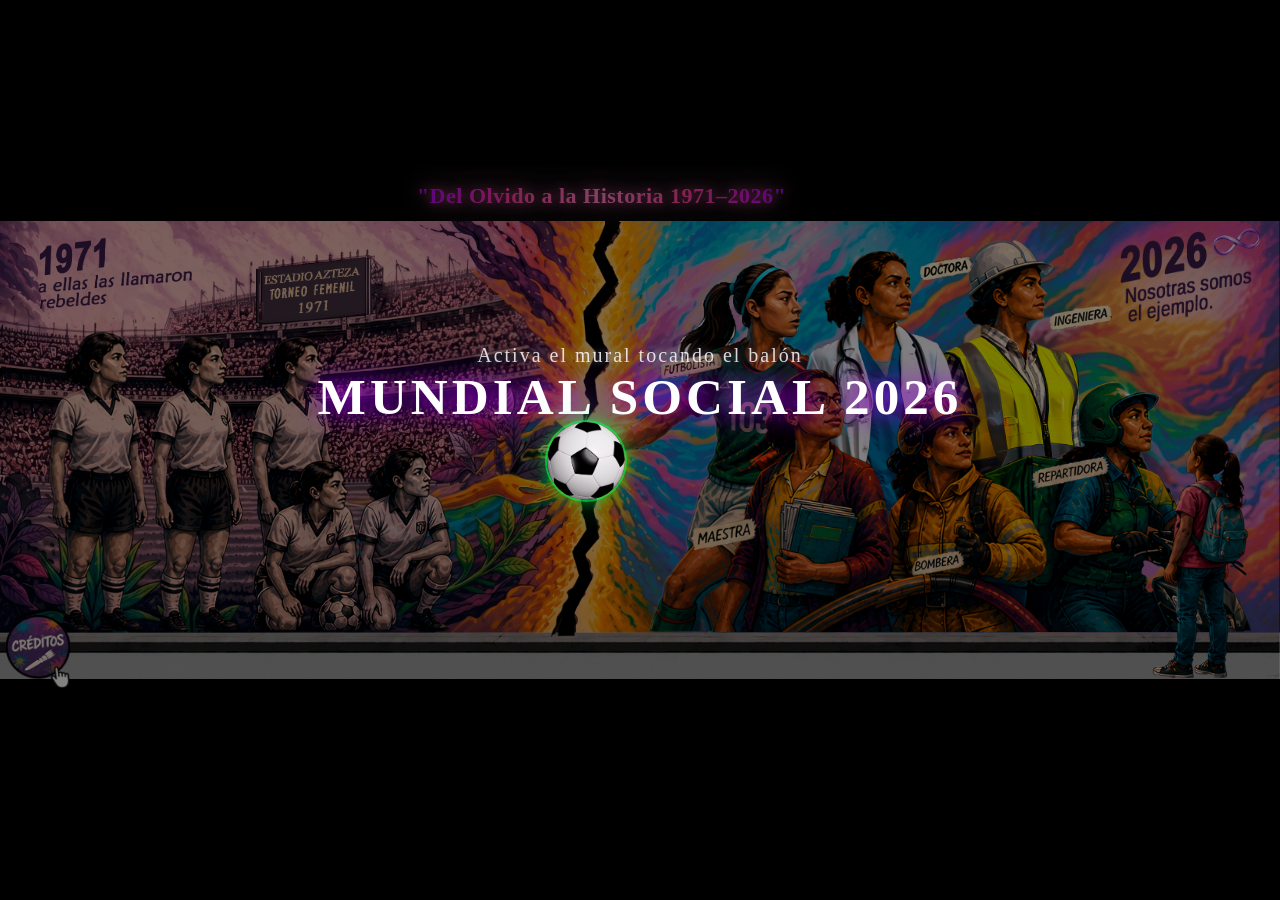
==== commit 2e0647c2: "Actualización completa: assets PNG/MP3/WebM, audio ambiente y ajustes UI - Migración de assets de .w" ====
--- a/index.html
+++ b/index.html
@@ -1,146 +1,149 @@
-<!DOCTYPE html>
-<html lang="es">
-<head>
-  <meta charset="UTF-8">
-  <meta name="viewport" content="width=device-width, initial-scale=1.0, maximum-scale=1.0, user-scalable=no">
-  <meta name="mobile-web-app-capable" content="yes">
-  <meta name="apple-mobile-web-app-capable" content="yes">
-  <title>Mural Interactivo 1971–2026</title>
-  <link href="https://fonts.googleapis.com/css2?family=Bebas+Neue&family=Caveat:wght@700&family=Montserrat:wght@900&family=Playfair+Display:ital,wght@1,900&family=Permanent+Marker&display=swap" rel="stylesheet">
-  <link rel="stylesheet" href="style.css">
-</head>
-<body>
-
-  <!-- PORTRAIT LOCK -->
-  <div id="portrait-lock">
-    <div id="rotate-icon" onclick="tryRotate()">📱↺</div>
-    <p>Gira tu dispositivo</p>
-    <small>para una mejor experiencia</small>
-  </div>
-
-  <!-- LOADER -->
-  <div id="loader">
-    <div id="balon-loader-wrap">
-      <img id="balon-loader-img" src="assets/centro-balon-loader.png" alt="cargando">
-    </div>
-    <div class="load-bars">
-      <div class="bar-track"><div class="bar-fill-top" id="bar-top"></div></div>
-      <div class="bar-track"><div class="bar-fill-bot" id="bar-bot"></div></div>
-    </div>
-    <div id="load-text">Cargando…</div>
-  </div>
-
-  <!-- INTRO OVERLAY -->
-  <div id="intro-overlay">
-    <div id="intro-titulo">MUNDIAL SOCIAL 2026</div>
-    <div id="intro-subtitulo">Activa el mural tocando el balón</div>
-    <div id="zona-balon-intro"></div>
-  </div>
-
-  <!-- MURAL -->
-  <div id="mural-container">
-
-    <div id="titulo-mural">"Del Olvido a la Historia 1971–2026"</div>
-
-    <!-- FONDO BASE -->
-    <img src="assets/mural-fondo-base.webp" class="layer">
-
-    <!-- PÚBLICO — efecto ola -->
-    <img src="assets/p1971-publico-2.png" class="layer wave-layer-2">
-    <img src="assets/p1971-publico-1.png" class="layer wave-layer-1">
-
-    <!-- PASADO -->
-    <img src="assets/p1971-texto-historia.png" class="layer glow-simple" id="glow-historia">
-    <img src="assets/p1971-letrero-azteca.png"  class="layer glow-double" id="glow-azteca">
-    <img src="assets/p1971-jugadoras.png"       class="layer personaje glow-double" id="glow-jugadoras">
-    <img src="assets/p1971-creditos.png"        class="layer personaje" id="img-creditos-btn">
-
-    <!-- GRIETAS -->
-    <img src="assets/centro-grieta-negra.png" class="layer" id="grieta-negra">
-    <img src="assets/centro-grieta-verde.png" class="layer" id="grieta-verde">
-
-    <!-- PRESENTE -->
-    <img src="assets/f2026-ingeniera.png"      class="layer personaje glow-simple" id="glow-ingeniera">
-    <img src="assets/f2026-futbolista.png"     class="layer personaje glow-simple" id="glow-futbolista">
-    <img src="assets/f2026-doctora.png"        class="layer personaje glow-simple" id="glow-doctora">
-    <img src="assets/f2026-repartidora.png"    class="layer personaje glow-simple" id="glow-repartidora">
-    <img src="assets/f2026-bombera.png"        class="layer personaje glow-simple" id="glow-bombera">
-    <img src="assets/f2026-maestra.png"        class="layer personaje glow-simple" id="glow-maestra">
-    <img src="assets/f2026-texto-nosotras.png" class="layer glow-simple" id="glow-nosotras">
-    <img src="assets/f2026-nina-base.png"       class="layer personaje glow-simple" id="glow-nina">
-
-    <!-- BALÓN -->
-    <img src="assets/centro-balon-loader.png" id="balon-loader">
-
-    <!-- ZONAS CLICKEABLES -->
-    <div class="zona" id="zona-historia"    data-target="glow-historia"   style="top:0%;   left:0%;   width:16%; height:20%;"></div>
-    <div class="zona" id="zona-azteca"      data-target="glow-azteca"     style="top:0%;   left:18%;  width:30%; height:21%;"></div>
-    <div class="zona" id="zona-jugadoras"   data-target="glow-jugadoras"  style="top:25%;  left:0%;   width:30%; height:45%;"></div>
-    <div class="zona" id="zona-creditos"    data-target="img-creditos-btn"style="top:80%;  left:0%;   width:8%;  height:20%;"></div>
-    <div class="zona" id="zona-futbolista"  data-target="glow-futbolista" style="top:15%;  left:50%;  width:14%; height:30%;"></div>
-    <div class="zona" id="zona-doctora"     data-target="glow-doctora"    style="top:0%;   left:65%;  width:11%; height:35%;"></div>
-    <div class="zona" id="zona-ingeniera"   data-target="glow-ingeniera"  style="top:0%;   left:76%;  width:11%; height:35%;"></div>
-    <div class="zona" id="zona-maestra"     data-target="glow-maestra"    style="top:35%;  left:60%;  width:9%;  height:50%;"></div>
-    <div class="zona" id="zona-bombera"     data-target="glow-bombera"    style="top:35%;  left:70%;  width:11%; height:50%;"></div>
-    <div class="zona" id="zona-repartidora" data-target="glow-repartidora"style="top:30%;  left:83%;  width:8%;  height:50%;"></div>
-    <div class="zona" id="zona-nosotras"    data-target="glow-nosotras"   style="top:0%;   left:90%;  width:10%; height:22%;"></div>
-    <div class="zona" id="zona-nina"        data-target="glow-nina"       style="top:42%;  left:92%;  width:8%;  height:60%;"></div>
-
-    <!-- MODO NINA -->
-    <div id="modal-nina" style="display:none; position:absolute; inset:0; z-index:400;">
-
-      <!-- 1. VFX — balones y nieve -->
-      <div id="nina-vfx" style="position:absolute; inset:0; z-index:153; pointer-events:none;"></div>
-
-      <!-- 2. Niña actual -->
-      <img id="nina-img" src="assets/nina-1.png"
-           style="position:absolute; inset:0; width:100%; height:100%; object-fit:contain; z-index:158; position:relative;">
-
-      <!-- 3. Flecha anterior -->
-      <button id="nina-prev"
-        style="position:absolute; left:1%; top:50%; transform:translateY(-50%);
-        background:rgba(0,0,0,0.6); border:1px solid rgba(255,255,255,0.3);
-        color:#fff; width:clamp(28px,4vw,44px); height:clamp(28px,4vw,44px);
-        border-radius:50%; font-size:clamp(14px,2vw,22px);
-        cursor:pointer; z-index:401;">◀</button>
-
-      <!-- 3. Flecha siguiente -->
-      <button id="nina-next"
-        style="position:absolute; right:1%; top:50%; transform:translateY(-50%);
-        background:rgba(0,0,0,0.6); border:1px solid rgba(255,255,255,0.3);
-        color:#fff; width:clamp(28px,4vw,44px); height:clamp(28px,4vw,44px);
-        border-radius:50%; font-size:clamp(14px,2vw,22px);
-        cursor:pointer; z-index:401;">▶</button>
-
-      <!-- 4. Botón cerrar -->
-      <button id="btn-cerrar-nina"
-        style="position:absolute; top:2%; right:2%;
-        background:#ff0044; border:none; color:#fff;
-        width:clamp(28px,4vw,44px); height:clamp(28px,4vw,44px);
-        border-radius:50%; font-size:clamp(14px,2vw,22px);
-        cursor:pointer; z-index:401;
-        box-shadow:0 0 10px rgba(255,0,68,0.8);">✕</button>
-
-      <div id="nina-contador"
-        style="position:absolute; bottom:3%; left:50%; transform:translateX(-50%);
-        color:#fff; font-size:clamp(12px,1.5vw,18px);
-        text-shadow:0 0 8px #000; letter-spacing:2px;">1 / 8</div>
-
-    </div>
-
-    <!-- MODAL CREDITOS -->
-    <div id="modal-creditos" style="display:none; position:absolute; inset:0; z-index:300; background:rgba(0,0,0,0.85); align-items:center; justify-content:center;">
-      <img src="assets/p1971-creditos-1.webp" style="max-width:90%; max-height:90%; object-fit:contain;">
-      <button id="btn-cerrar-creditos" style="position:absolute; top:2%; right:2%; background:#ff0044; border:none; color:#fff; width:clamp(28px,4vw,44px); height:clamp(28px,4vw,44px); border-radius:50%; font-size:clamp(14px,2vw,22px); cursor:pointer; z-index:301; box-shadow:0 0 10px rgba(255,0,68,0.8);">✕</button>
-    </div>
-
-    <div id="galaxia-overlay" style="display:none; opacity:0; position:absolute; inset:0; z-index:119; background:rgba(0,0,0,0.75); transition:opacity 0.5s ease;"></div>
-    <div id="frases-container" style="position:absolute; inset:0; z-index:120; pointer-events:none;"></div>
-    <button id="cerrar-galaxia" style="display:none; position:absolute; top:2%; right:2%; background:#ff0044; border:none; color:#fff; width:clamp(28px,4vw,44px); height:clamp(28px,4vw,44px); border-radius:50%; font-size:clamp(14px,2vw,22px); cursor:pointer; z-index:135; box-shadow:0 0 10px rgba(255,0,68,0.8); align-items:center; justify-content:center;">✕</button>
-
-  </div><!-- /mural-container -->
-
-  <audio id="audio-ambiente" src="assets/ambiente.mp3" loop preload="auto"></audio>
-  <script src="main.js"></script>
-</body>
-</html>
+<!DOCTYPE html>
+<html lang="es">
+<head>
+  <meta charset="UTF-8">
+  <meta name="viewport" content="width=device-width, initial-scale=1.0, maximum-scale=1.0, user-scalable=no">
+  <meta name="mobile-web-app-capable" content="yes">
+  <meta name="apple-mobile-web-app-capable" content="yes">
+  <title>Mural Interactivo 1971–2026</title>
+  <link href="https://fonts.googleapis.com/css2?family=Bebas+Neue&family=Caveat:wght@700&family=Montserrat:wght@900&family=Playfair+Display:ital,wght@1,900&family=Permanent+Marker&display=swap" rel="stylesheet">
+  <link rel="stylesheet" href="style.css">
+</head>
+<body>
+
+  <!-- PORTRAIT LOCK -->
+  <div id="portrait-lock">
+    <div id="rotate-icon" onclick="tryRotate()">📱↺</div>
+    <p>Gira tu dispositivo</p>
+    <small>para una mejor experiencia</small>
+  </div>
+
+  <!-- LOADER -->
+  <div id="loader">
+    <div id="balon-loader-wrap">
+      <img id="balon-loader-img" src="assets/centro-balon-loader.png" alt="cargando">
+    </div>
+    <div class="load-bars">
+      <div class="bar-track"><div class="bar-fill-top" id="bar-top"></div></div>
+      <div class="bar-track"><div class="bar-fill-bot" id="bar-bot"></div></div>
+    </div>
+    <div id="load-text">Cargando…</div>
+  </div>
+
+  <!-- INTRO OVERLAY -->
+  <div id="intro-overlay">
+    <div id="intro-subtitulo">Activa el mural tocando el balón</div>
+    <div id="intro-titulo">MUNDIAL SOCIAL 2026</div>
+    <div id="zona-balon-intro"></div>
+  </div>
+
+  <!-- MURAL -->
+  <div id="mural-container">
+
+    <div id="titulo-mural">"Del Olvido a la Historia 1971–2026"</div>
+
+    <!-- FONDO BASE -->
+    <img src="assets/mural-fondo-base.webp" class="layer">
+
+    <!-- PÚBLICO — efecto ola -->
+    <img src="assets/p1971-publico-2.png" class="layer wave-layer-2">
+    <img src="assets/p1971-publico-1.png" class="layer wave-layer-1">
+
+    <!-- PASADO -->
+    <img src="assets/p1971-texto-historia.png" class="layer glow-simple" id="glow-historia">
+    <img src="assets/p1971-letrero-azteca.png"  class="layer glow-double" id="glow-azteca">
+    <img src="assets/p1971-jugadoras.png"       class="layer personaje glow-double" id="glow-jugadoras">
+    <img src="assets/p1971-creditos.png"        class="layer personaje" id="img-creditos-btn">
+
+    <!-- GRIETAS -->
+    <img src="assets/centro-grieta-negra.png" class="layer" id="grieta-negra">
+    <img src="assets/centro-grieta-verde.png" class="layer" id="grieta-verde">
+
+    <!-- PRESENTE -->
+    <img src="assets/f2026-ingeniera.png"      class="layer personaje glow-simple" id="glow-ingeniera">
+    <img src="assets/f2026-futbolista.png"     class="layer personaje glow-simple" id="glow-futbolista">
+    <img src="assets/f2026-doctora.png"        class="layer personaje glow-simple" id="glow-doctora">
+    <img src="assets/f2026-repartidora.png"    class="layer personaje glow-simple" id="glow-repartidora">
+    <img src="assets/f2026-bombera.png"        class="layer personaje glow-simple" id="glow-bombera">
+    <img src="assets/f2026-maestra.png"        class="layer personaje glow-simple" id="glow-maestra">
+    <img src="assets/f2026-texto-nosotras.png" class="layer glow-simple" id="glow-nosotras">
+    <img src="assets/f2026-nina-base.png"       class="layer personaje glow-simple" id="glow-nina">
+
+    <!-- BALÓN -->
+    <img src="assets/centro-balon-loader.png" id="balon-loader">
+
+    <!-- ZONAS CLICKEABLES -->
+    <div class="zona" id="zona-historia"    data-target="glow-historia"   style="top:0%;   left:0%;   width:16%; height:20%;"></div>
+    <div class="zona" id="zona-azteca"      data-target="glow-azteca"     style="top:0%;   left:18%;  width:30%; height:21%;"></div>
+    <div class="zona" id="zona-jugadoras"   data-target="glow-jugadoras"  style="top:25%;  left:0%;   width:30%; height:45%;"></div>
+    <div class="zona" id="zona-creditos"    data-target="img-creditos-btn"style="top:80%;  left:0%;   width:8%;  height:20%;"></div>
+    <div class="zona" id="zona-futbolista"  data-target="glow-futbolista" style="top:15%;  left:50%;  width:14%; height:30%;"></div>
+    <div class="zona" id="zona-doctora"     data-target="glow-doctora"    style="top:0%;   left:65%;  width:11%; height:35%;"></div>
+    <div class="zona" id="zona-ingeniera"   data-target="glow-ingeniera"  style="top:0%;   left:76%;  width:11%; height:35%;"></div>
+    <div class="zona" id="zona-maestra"     data-target="glow-maestra"    style="top:35%;  left:60%;  width:9%;  height:50%;"></div>
+    <div class="zona" id="zona-bombera"     data-target="glow-bombera"    style="top:35%;  left:70%;  width:11%; height:50%;"></div>
+    <div class="zona" id="zona-repartidora" data-target="glow-repartidora"style="top:30%;  left:83%;  width:8%;  height:50%;"></div>
+    <div class="zona" id="zona-nosotras"    data-target="glow-nosotras"   style="top:0%;   left:90%;  width:10%; height:22%;"></div>
+    <div class="zona" id="zona-nina"        data-target="glow-nina"       style="top:42%;  left:92%;  width:8%;  height:60%;"></div>
+
+    <!-- MODO NINA -->
+    <div id="modal-nina" style="display:none; position:absolute; inset:0; z-index:400;">
+
+      <!-- 1. VFX — balones y nieve -->
+      <div id="nina-vfx" style="position:absolute; inset:0; z-index:153; pointer-events:none;"></div>
+
+      <!-- 2. Niña actual -->
+      <img id="nina-img" src="assets/nina-1.png"
+           style="position:absolute; inset:0; width:100%; height:100%; object-fit:contain; z-index:158; position:relative;">
+
+      <!-- Navegación lateral izquierda: atrás · contador · siguiente -->
+      <div style="position:absolute; left:1%; top:50%; transform:translateY(-50%);
+        display:flex; flex-direction:column; align-items:center; gap:4px; z-index:401;">
+
+        <button id="nina-prev"
+          style="background:#cc0022; border:none;
+          color:#fff; width:clamp(28px,4vw,44px); height:clamp(28px,4vw,44px);
+          border-radius:50%; font-size:clamp(14px,2vw,22px);
+          cursor:pointer; box-shadow:0 0 8px rgba(200,0,30,0.7);">◀</button>
+
+        <div id="nina-contador"
+          style="color:#fff; font-size:clamp(10px,1.2vw,14px);
+          text-shadow:0 0 6px #000; letter-spacing:1px; text-align:center;
+          background:rgba(0,0,0,0.5); border-radius:8px; padding:2px 5px;">1 / 8</div>
+
+        <button id="nina-next"
+          style="background:#1a8c3a; border:none;
+          color:#fff; width:clamp(28px,4vw,44px); height:clamp(28px,4vw,44px);
+          border-radius:50%; font-size:clamp(14px,2vw,22px);
+          cursor:pointer; box-shadow:0 0 8px rgba(0,160,50,0.7);">▶</button>
+
+      </div>
+
+      <!-- 4. Botón cerrar -->
+      <button id="btn-cerrar-nina"
+        style="position:absolute; top:2%; right:2%;
+        background:#ff0044; border:none; color:#fff;
+        width:clamp(28px,4vw,44px); height:clamp(28px,4vw,44px);
+        border-radius:50%; font-size:clamp(14px,2vw,22px);
+        cursor:pointer; z-index:401;
+        box-shadow:0 0 10px rgba(255,0,68,0.8);">✕</button>
+
+    </div>
+
+    <!-- MODAL CREDITOS -->
+    <div id="modal-creditos" style="display:none; position:absolute; inset:0; z-index:300; background:rgba(0,0,0,0.85); align-items:center; justify-content:center;">
+      <img src="assets/p1971-creditos-1.webp" style="max-width:90%; max-height:90%; object-fit:contain;
+        filter: brightness(1.25) drop-shadow(0 0 6px rgba(255,255,255,0.95)) drop-shadow(0 0 14px rgba(255,255,255,0.6)) drop-shadow(0 0 28px rgba(255,255,255,0.25));">
+      <button id="btn-cerrar-creditos" style="position:absolute; top:2%; right:2%; background:#ff0044; border:none; color:#fff; width:clamp(28px,4vw,44px); height:clamp(28px,4vw,44px); border-radius:50%; font-size:clamp(14px,2vw,22px); cursor:pointer; z-index:301; box-shadow:0 0 10px rgba(255,0,68,0.8);">✕</button>
+    </div>
+
+    <div id="galaxia-overlay" style="display:none; opacity:0; position:absolute; inset:0; z-index:119; background:rgba(0,0,0,0.91); transition:opacity 0.5s ease;"></div>
+    <div id="frases-container" style="position:absolute; inset:0; z-index:123; pointer-events:none;"></div>
+    <button id="cerrar-galaxia" style="display:none; position:absolute; top:2%; right:2%; background:#ff0044; border:none; color:#fff; width:clamp(28px,4vw,44px); height:clamp(28px,4vw,44px); border-radius:50%; font-size:clamp(14px,2vw,22px); cursor:pointer; z-index:135; box-shadow:0 0 10px rgba(255,0,68,0.8); align-items:center; justify-content:center;">✕</button>
+
+  </div><!-- /mural-container -->
+
+  <audio id="audio-ambiente" src="assets/ambiente.mp3" loop preload="auto"></audio>
+  <script src="main.js"></script>
+</body>
+</html>
--- a/style.css
+++ b/style.css
@@ -1,501 +1,595 @@
-/* ============================================================
-   RESET
-   ============================================================ */
-*, *::before, *::after { margin:0; padding:0; box-sizing:border-box; }
-
-body {
-  background: #000;
-  width: 100vw;
-  height: 100vh;
-  overflow: hidden;
-  padding-top: env(safe-area-inset-top, 0px);
-  padding-bottom: env(safe-area-inset-bottom, 0px);
-  padding-left: env(safe-area-inset-left, 0px);
-  padding-right: env(safe-area-inset-right, 0px);
-}
-
-/* ============================================================
-   CONTENEDOR — ancho siempre 100vw, altura derivada
-   Nunca se corta horizontalmente sin importar barra del navegador
-   ============================================================ */
-#mural-container {
-  position: fixed;
-  left: 0;
-  width: 100vw;
-  height: calc(100vw * 4 / 9);
-  top: 50%;
-  transform: translateY(-50%);
-  overflow: hidden;
-  isolation: isolate;
-}
-
-/* ============================================================
-   CAPAS — cada imagen es canvas completo
-   ============================================================ */
-.layer {
-  position: absolute;
-  top: 0;
-  left: 0;
-  width: 100%;
-  height: 100%;
-  object-fit: contain;
-  pointer-events: none;
-}
-
-/* ============================================================
-   PORTRAIT LOCK
-   ============================================================ */
-#portrait-lock {
-  display:none; position:fixed; inset:0; z-index:9999;
-  background:rgba(0,0,0,.92);
-  flex-direction:column; align-items:center; justify-content:center;
-  color:#fff; text-align:center; gap:20px;
-}
-#portrait-lock.active { display:flex; }
-#rotate-icon {
-  font-size:72px; cursor:pointer;
-  filter:drop-shadow(0 0 12px #f90);
-  animation:rotateHint 2s ease-in-out infinite;
-}
-@keyframes rotateHint {
-  0%,100%{ transform:rotate(0deg);  }
-  50%    { transform:rotate(90deg); }
-}
-#portrait-lock p     { font-size:18px; color:#ffd700; text-shadow:0 0 10px #f90; }
-#portrait-lock small { font-size:13px; color:#aaa; }
-
-/* ============================================================
-   LOADER
-   ============================================================ */
-#loader {
-  position:fixed; inset:0; z-index:8000; background:#000;
-  display:flex; flex-direction:column;
-  align-items:center; justify-content:center; gap:20px;
-  transition:opacity .6s ease;
-}
-#loader.fade-out { opacity:0; pointer-events:none; }
-
-#balon-loader-wrap { width:120px; height:120px; }
-#balon-loader-img  {
-  width:120px; height:120px; object-fit:contain;
-  animation:spinLoop 1.2s linear infinite;
-  filter:drop-shadow(0 0 18px rgba(255,255,255,.5))
-         drop-shadow(0 0 36px rgba(255,150,0,.4));
-}
-.load-bars { width:220px; display:flex; flex-direction:column; gap:6px; }
-.bar-track  { width:100%; height:8px; background:#222; border-radius:4px; overflow:hidden; position:relative; }
-.bar-fill-top {
-  position:absolute; top:0; left:0; height:100%; width:0%;
-  background:linear-gradient(90deg,#7b2fff,#ff6b00);
-  border-radius:4px; transition:width .1s linear;
-}
-.bar-fill-bot {
-  position:absolute; bottom:0; left:0; height:100%; width:0%;
-  background:linear-gradient(90deg,#ff6b00,#7b2fff);
-  border-radius:4px; transition:width .1s linear;
-}
-#load-text {
-  color:#fff; font-size:15px; letter-spacing:4px; text-transform:uppercase;
-  animation:pulseText 1.2s ease-in-out infinite;
-}
-@keyframes pulseText { 0%,100%{opacity:.5;} 50%{opacity:1;} }
-
-/* ============================================================
-   ZONAS CLICKEABLES
-   ============================================================ */
-.zona {
-  position:absolute;
-  cursor:pointer;
-  z-index:50;
-  -webkit-tap-highlight-color:transparent;
-  touch-action:manipulation;
-}
-
-/* ============================================================
-   ANIMACIONES DE GLOW / RESPIRACIÓN
-   ============================================================ */
-.glow-simple { animation:glowSimple 12s ease-in-out infinite; }
-@keyframes glowSimple {
-  0%,100% { filter: brightness(1) drop-shadow(0 0 0px transparent); }
-  8%      {
-    filter: brightness(1.5)
-            drop-shadow(0 0 12px rgba(180,0,255,0.9))
-            drop-shadow(0 0 30px rgba(140,0,200,0.7))
-            drop-shadow(0 0 60px rgba(100,0,180,0.4));
-  }
-  16%,49% { filter: brightness(1) drop-shadow(0 0 0px transparent); }
-  58%     {
-    filter: brightness(1.6)
-            drop-shadow(0 0 15px rgba(255,255,255,1))
-            drop-shadow(0 0 35px rgba(255,255,255,0.8))
-            drop-shadow(0 0 70px rgba(255,255,255,0.4));
-  }
-  66%,100%{ filter: brightness(1) drop-shadow(0 0 0px transparent); }
-}
-
-.glow-double { animation:glowDouble 12s ease-in-out infinite; }
-@keyframes glowDouble {
-  0%,100% { filter: brightness(1) drop-shadow(0 0 0px transparent); }
-  8%      {
-    filter: brightness(1.5)
-            drop-shadow(0 0 12px rgba(180,0,255,0.9))
-            drop-shadow(0 0 30px rgba(140,0,200,0.7))
-            drop-shadow(0 0 60px rgba(100,0,180,0.4));
-  }
-  16%,49% { filter: brightness(1) drop-shadow(0 0 0px transparent); }
-  58%     {
-    filter: brightness(1.6)
-            drop-shadow(0 0 15px rgba(255,255,255,1))
-            drop-shadow(0 0 35px rgba(255,255,255,0.8))
-            drop-shadow(0 0 70px rgba(255,255,255,0.4));
-  }
-  66%,100%{ filter: brightness(1) drop-shadow(0 0 0px transparent); }
-}
-
-@keyframes glowTriple {
-  0%,100% { filter: brightness(1) drop-shadow(0 0 0px transparent); }
-  8%      {
-    filter: brightness(1.5)
-            drop-shadow(0 0 12px rgba(180,0,255,0.9))
-            drop-shadow(0 0 30px rgba(140,0,200,0.7))
-            drop-shadow(0 0 60px rgba(100,0,180,0.4));
-  }
-  16%,40% { filter: brightness(1) drop-shadow(0 0 0px transparent); }
-  50%     {
-    filter: brightness(1.6)
-            drop-shadow(0 0 15px rgba(255,255,255,1))
-            drop-shadow(0 0 35px rgba(255,255,255,0.8))
-            drop-shadow(0 0 70px rgba(255,255,255,0.4));
-  }
-  58%,74% { filter: brightness(1) drop-shadow(0 0 0px transparent); }
-  83%     {
-    filter: brightness(1.5)
-            drop-shadow(0 0 12px rgba(180,0,255,0.9))
-            drop-shadow(0 0 30px rgba(140,0,200,0.7))
-            drop-shadow(0 0 60px rgba(100,0,180,0.4));
-  }
-  91%,100%{ filter: brightness(1) drop-shadow(0 0 0px transparent); }
-}
-
-/* Delays individuales */
-#glow-jugadoras   { animation: glowTriple 12s ease-in-out infinite; animation-delay:0s;  }
-#glow-azteca      { animation-delay:2s;  }
-#glow-historia    { animation-delay:1s;  }
-#glow-futbolista  { animation-delay:5s;  }
-#glow-doctora     { animation-delay:4s;  }
-#glow-ingeniera   { animation-delay:6s;  }
-#glow-maestra     { animation-delay:7s;  }
-#glow-bombera     { animation-delay:3s;  }
-#glow-repartidora { animation-delay:8s;  }
-#glow-nina        { animation-delay:8s;  }
-#glow-nosotras    { animation-delay:9s;  }
-
-/* Créditos — respiración: crece+brilla, encoge+se apaga */
-#img-creditos-btn {
-  transform-origin: bottom left;
-  animation: respirarCreditos 3s ease-in-out infinite;
-}
-@keyframes respirarCreditos {
-  0%,100% {
-    transform: scale(1);
-    filter: brightness(0.85) drop-shadow(0 0 0px transparent);
-  }
-  50% {
-    transform: scale(1.08);
-    filter: brightness(1.6)
-            drop-shadow(0 0 10px rgba(255,255,255,0.9))
-            drop-shadow(0 0 25px rgba(255,255,255,0.6))
-            drop-shadow(0 0 50px rgba(255,255,255,0.3));
-  }
-}
-
-/* ============================================================
-   OLA — público sube/baja en distintas fases
-   ============================================================ */
-.wave-layer-1 { animation:ola 6s ease-in-out infinite 0s;   }
-.wave-layer-2 { animation:ola 6s ease-in-out infinite 1.2s reverse; }
-@keyframes ola {
-  0%,100%{ transform:translateY(0); }
-  50%    { transform:translateY(-2.5%); }
-}
-
-/* ============================================================
-   GRIETA VERDE — enciende del centro hacia afuera
-   ============================================================ */
-#grieta-verde {
-  opacity:0;
-  clip-path:inset(50% 0% 50% 0%);
-  transition:opacity .3s ease;
-}
-#grieta-verde.cargando {
-  opacity:1;
-  animation:rellenarGrieta var(--duracion-carga, 1.3s) ease-in-out forwards;
-}
-#grieta-verde.ocultar { opacity:0; transition:opacity .4s ease; }
-
-@keyframes rellenarGrieta {
-  0%  { clip-path:inset(50% 0% 50% 0%); }
-  100%{ clip-path:inset(0%  0% 0%  0%); }
-}
-
-/* ============================================================
-   INTRO OVERLAY
-   ============================================================ */
-#intro-overlay {
-  position: fixed;
-  inset: 0;
-  z-index: 500;
-  display: flex;
-  flex-direction: column;
-  align-items: center;
-  justify-content: center;
-  background: rgba(0,0,0,0.2);
-  transition: opacity 0.8s ease;
-}
-#intro-overlay.oculto {
-  opacity: 0;
-  pointer-events: none;
-}
-
-#zona-balon-intro {
-  position: fixed;
-  left: 42.7vw;
-  width: 6.12vw;
-  height: 6.12vw;
-  top: calc(50vh - (100vw * 4 / 9) / 2 + 100vw * 4 / 9 * 0.451);
-  cursor: pointer;
-  z-index: 501;
-  border-radius: 50%;
-}
-
-#intro-titulo {
-  font-size: clamp(20px, 4vw, 52px);
-  font-weight: 900;
-  color: #fff;
-  letter-spacing: 4px;
-  text-shadow: 0 0 20px rgba(180,0,255,0.9),
-               0 0 40px rgba(140,0,200,0.7);
-  margin-bottom: 12px;
-  text-align: center;
-}
-
-#intro-subtitulo {
-  font-size: clamp(11px, 1.8vw, 20px);
-  color: rgba(255,255,255,0.85);
-  letter-spacing: 2px;
-  text-align: center;
-  text-shadow: 0 0 10px rgba(255,255,255,0.5);
-  animation: pulsarTexto 2s ease-in-out infinite;
-}
-
-@keyframes pulsarTexto {
-  0%,100% { opacity: 0.6; }
-  50%     { opacity: 1; }
-}
-
-/* Mural al 80% mientras intro activo */
-#mural-container.intro-activo {
-  opacity: 0.8;
-  filter: brightness(0.8);
-}
-
-/* Balón con brillo en intro */
-#balon-loader.intro-brillo {
-  filter: drop-shadow(0 0 20px rgba(255,200,50,1))
-          drop-shadow(0 0 40px rgba(255,150,0,0.9))
-          drop-shadow(0 0 80px rgba(255,100,0,0.6)) !important;
-  animation: girarLento 4s linear infinite !important;
-}
-
-@keyframes girarLento {
-  from { transform: rotate(0deg); }
-  to   { transform: rotate(360deg); }
-}
-
-/* ============================================================
-   POSICIONES INDIVIDUALES — figuras PNG
-   ============================================================ */
-#glow-futbolista.personaje,  #glow-futbolista  { position:absolute; width:32%; height:68%; left:42%;  bottom:18%; top:auto !important; object-fit:contain; object-position:left bottom; }
-#glow-doctora.personaje,     #glow-doctora     { position:absolute; width:32%; height:67%; left:62%;  bottom:18%; top:auto !important; object-fit:contain; object-position:left bottom; }
-#glow-maestra.personaje,     #glow-maestra     { position:absolute; width:19%; height:47%; left:54%;  bottom:18%; top:auto !important; object-fit:contain; object-position:left bottom; }
-#glow-bombera.personaje,     #glow-bombera     { position:absolute; width:20%; height:55%; left:62%;  bottom:18%; top:auto !important; object-fit:contain; object-position:left bottom; }
-#glow-ingeniera.personaje,   #glow-ingeniera   { position:absolute; width:26%; height:69%; left:71%;  bottom:18%; top:auto !important; object-fit:contain; object-position:left bottom; }
-#glow-repartidora.personaje, #glow-repartidora { position:absolute; width:22%; height:70%; left:76.5%;bottom:18%; top:auto !important; object-fit:contain; object-position:left bottom; }
-#glow-nina.personaje,        #glow-nina        { position:absolute; width:12%; height:43%; left:90%;  bottom:10%; top:auto !important; object-fit:contain; object-position:left bottom; }
-#glow-jugadoras.personaje,   #glow-jugadoras   { position:absolute; width:32%; height:54%; left:3.5%; bottom:18%; top:auto !important; object-fit:contain; object-position:left bottom; }
-#img-creditos-btn.personaje, #img-creditos-btn { position:absolute; width:6%;  height:13%; left:0.5%; bottom:8%;  top:auto !important; object-fit:contain; object-position:left bottom; }
-
-/* Título central superior */
-#titulo-mural {
-  position: absolute;
-  top: 3%;
-  left: 47%;
-  transform: translateX(-50%);
-  z-index: 100;
-  font-size: clamp(10px, 1.8vw, 22px);
-  font-weight: 900;
-  letter-spacing: 0.5px;
-  text-align: center;
-  white-space: nowrap;
-  background: linear-gradient(90deg, #b000ff, #ff3d9e, #ff85c2, #ff3d9e, #b000ff);
-  -webkit-background-clip: text;
-  -webkit-text-fill-color: transparent;
-  background-clip: text;
-  filter: blur(0.3px) drop-shadow(0 0 6px rgba(255,100,180,0.8))
-          drop-shadow(0 0 18px rgba(255,150,200,0.5));
-  pointer-events: none;
-}
-
-/* Público — mitad del tamaño */
-.wave-layer-1, .wave-layer-2 { width:43% !important; height:43% !important; }
-.wave-layer-1 { top:7% !important; }
-.wave-layer-2 { top:24% !important; }
-
-/* Textos y grietas — tamaño individual */
-#glow-nosotras  { position:absolute !important; width:11% !important; height:19% !important; top:11% !important; left:87.5% !important; right:auto !important; bottom:auto !important; object-fit:contain; object-position:right top; }
-#glow-historia  { position:absolute !important; width:12% !important; height:22% !important; top:12.8% !important; left:3% !important; right:auto !important; bottom:auto !important; object-fit:contain; object-position:left top; }
-#glow-azteca    { position:absolute !important; width:8.7%  !important; height:18.3% !important; top:16%   !important; left:20%  !important; object-fit:contain; object-position:left top; }
-#grieta-negra   { width:74% !important; height:74% !important; top:8.9% !important; left:8.8% !important; }
-#grieta-verde   { width:74% !important; height:74% !important; top:8.9% !important; left:8.8% !important; }
-
-/* fin */
-
-/* ============================================================
-   BALÓN
-   ============================================================ */
-#balon-loader {
-  position:absolute;
-  width:6.12%; top:45.1%; left:42.7%;
-  z-index:99;
-  transform-origin:center center;
-  pointer-events:none;
-}
-#balon-loader.girando { animation:girarBalon 1.5s linear infinite; }
-@keyframes girarBalon {
-  from{ transform:rotate(0deg);   }
-  to  { transform:rotate(360deg); }
-}
-
-/* ============================================================
-   RIPPLE
-   ============================================================ */
-.ripple {
-  position:fixed; border-radius:50%;
-  width:10px; height:10px; pointer-events:none; z-index:7000;
-  background:radial-gradient(circle,rgba(255,255,255,.6),transparent);
-  transform:translate(-50%,-50%) scale(0);
-  animation:rippleAnim .5s ease-out forwards;
-}
-@keyframes rippleAnim {
-  to{ transform:translate(-50%,-50%) scale(18); opacity:0; }
-}
-
-/* ============================================================
-   UTILITY
-   ============================================================ */
-@keyframes spinLoop {
-  from{ transform:rotate(0deg); }
-  to  { transform:rotate(360deg); }
-}
-
-/* fin */
-
-#modal-nina { background: rgba(0,0,0,0.8); }
-#modal-creditos { background: rgba(0,0,0,0.8); }
-
-@keyframes corazonLatido {
-  0%,100% { transform:translate(-50%,-50%) scale(1); }
-  50%      { transform:translate(-50%,-50%) scale(1.12); }
-}
-@keyframes corazonLatidoActivo {
-  0%,100% { transform:translate(-50%,-50%) scale(1); }
-  50%      { transform:translate(-50%,-50%) scale(1.22); }
-}
-
-#nina-img {
-  position: absolute !important;
-  z-index: 159 !important;
-  width: 25% !important;
-  height: 50% !important;
-  left: 94% !important;
-  top: 43% !important;
-  transform: translateX(-50%);
-  object-fit: contain;
-  pointer-events: none;
-  animation: glowNina 2s ease-in-out infinite;
-}
-
-@keyframes glowNina {
-  0%,100% {
-    filter: brightness(1) drop-shadow(0 0 0px transparent);
-  }
-  50% {
-    filter: brightness(1.2)
-            drop-shadow(0 0 15px rgba(255,255,255,1))
-            drop-shadow(0 0 35px rgba(255,255,255,0.7))
-            drop-shadow(0 0 60px rgba(255,255,255,0.4));
-  }
-}
-
-@keyframes corazonColorCycle {
-  0%   { filter: drop-shadow(0 0 8px #ff3399) hue-rotate(0deg)   brightness(1.2); }
-  16%  { filter: drop-shadow(0 0 8px #ff6600) hue-rotate(60deg)  brightness(1.3); }
-  32%  { filter: drop-shadow(0 0 8px #ffff00) hue-rotate(120deg) brightness(1.2); }
-  48%  { filter: drop-shadow(0 0 8px #00ffcc) hue-rotate(180deg) brightness(1.3); }
-  64%  { filter: drop-shadow(0 0 8px #cc33ff) hue-rotate(240deg) brightness(1.2); }
-  80%  { filter: drop-shadow(0 0 8px #00ff99) hue-rotate(300deg) brightness(1.3); }
-  100% { filter: drop-shadow(0 0 8px #ff3399) hue-rotate(360deg) brightness(1.2); }
-}
-
-.corazon-flotante {
-  animation: corazonLatido 1.1s ease-in-out infinite,
-             corazonColorCycle 3s linear infinite !important;
-}
-
-@keyframes fragmentoVolar {
-  0%   { transform: translate(0,0) scale(1) rotate(0deg); opacity:1; }
-  100% { transform: translate(var(--fx), var(--fy)) scale(0) rotate(var(--fr)); opacity:0; }
-}
-
-#corazon-base-el img {
-  filter: brightness(1.3) saturate(1.8);
-}
-
-@keyframes PulsacionNeon {
-  0%   { filter: hue-rotate(0deg)   saturate(2.5) brightness(1.1) drop-shadow(0 0 8px #ff0000) drop-shadow(0 0 18px #ff0000); }
-  10%  { filter: hue-rotate(60deg)  saturate(2.5) brightness(1.15) drop-shadow(0 0 8px #ffaa00) drop-shadow(0 0 18px #ffaa00); }
-  25%  { filter: hue-rotate(120deg) saturate(2.5) brightness(1.1) drop-shadow(0 0 8px #00ff44) drop-shadow(0 0 18px #00ff44); }
-  45%  { filter: hue-rotate(180deg) saturate(2.5) brightness(1.15) drop-shadow(0 0 8px #00ffff) drop-shadow(0 0 18px #00ffff); }
-  60%  { filter: hue-rotate(240deg) saturate(2.5) brightness(1.1) drop-shadow(0 0 8px #0066ff) drop-shadow(0 0 18px #0066ff); }
-  80%  { filter: hue-rotate(300deg) saturate(2.5) brightness(1.15) drop-shadow(0 0 8px #cc00ff) drop-shadow(0 0 18px #cc00ff); }
-  100% { filter: hue-rotate(360deg) saturate(2.5) brightness(1.1) drop-shadow(0 0 8px #ff0000) drop-shadow(0 0 18px #ff0000); }
-}
-
-.corazon-flotante {
-  animation:
-    corazonLatido 1.1s ease-in-out infinite,
-    PulsacionNeon 3s   linear     infinite !important;
-}
-
-.corazon-flotante:nth-child(1)  { animation-delay: 0s, -0.0s  !important; }
-.corazon-flotante:nth-child(2)  { animation-delay: 0s, -0.2s  !important; }
-.corazon-flotante:nth-child(3)  { animation-delay: 0s, -0.4s  !important; }
-.corazon-flotante:nth-child(4)  { animation-delay: 0s, -0.6s  !important; }
-.corazon-flotante:nth-child(5)  { animation-delay: 0s, -0.8s  !important; }
-.corazon-flotante:nth-child(6)  { animation-delay: 0s, -1.0s  !important; }
-.corazon-flotante:nth-child(7)  { animation-delay: 0s, -1.2s  !important; }
-.corazon-flotante:nth-child(8)  { animation-delay: 0s, -1.4s  !important; }
-.corazon-flotante:nth-child(9)  { animation-delay: 0s, -1.6s  !important; }
-.corazon-flotante:nth-child(10) { animation-delay: 0s, -1.8s  !important; }
-.corazon-flotante:nth-child(11) { animation-delay: 0s, -2.0s  !important; }
-.corazon-flotante:nth-child(12) { animation-delay: 0s, -2.2s  !important; }
-.corazon-flotante:nth-child(13) { animation-delay: 0s, -2.4s  !important; }
-.corazon-flotante:nth-child(14) { animation-delay: 0s, -2.6s  !important; }
-.corazon-flotante:nth-child(15) { animation-delay: 0s, -2.8s  !important; }
-
-#corazon-base-el {
-  animation: corazonLatido 1.2s ease-in-out infinite,
-             aurora 3s linear infinite !important;
-  filter: drop-shadow(0 0 12px rgba(255,255,255,0.9))
-          drop-shadow(0 0 25px rgba(255,255,255,0.6)) !important;
-}
+/* ============================================================
+   RESET
+   ============================================================ */
+*, *::before, *::after { margin:0; padding:0; box-sizing:border-box; }
+
+body {
+  background: #000;
+  width: 100vw;
+  height: 100vh;
+  overflow: hidden;
+  padding-top: env(safe-area-inset-top, 0px);
+  padding-bottom: env(safe-area-inset-bottom, 0px);
+  padding-left: env(safe-area-inset-left, 0px);
+  padding-right: env(safe-area-inset-right, 0px);
+}
+
+/* ============================================================
+   CONTENEDOR — ancho siempre 100vw, altura derivada
+   Nunca se corta horizontalmente sin importar barra del navegador
+   ============================================================ */
+#mural-container {
+  position: fixed;
+  left: 0;
+  width: 100vw;
+  height: calc(100vw * 4 / 9);
+  top: 50%;
+  transform: translateY(-50%);
+  overflow: hidden;
+  isolation: isolate;
+}
+
+/* ============================================================
+   CAPAS — cada imagen es canvas completo
+   ============================================================ */
+.layer {
+  position: absolute;
+  top: 0;
+  left: 0;
+  width: 100%;
+  height: 100%;
+  object-fit: contain;
+  pointer-events: none;
+}
+
+/* ============================================================
+   PORTRAIT LOCK
+   ============================================================ */
+#portrait-lock {
+  display:none; position:fixed; inset:0; z-index:9999;
+  background:rgba(0,0,0,.92);
+  flex-direction:column; align-items:center; justify-content:center;
+  color:#fff; text-align:center; gap:20px;
+}
+#portrait-lock.active { display:flex; }
+#rotate-icon {
+  font-size:72px; cursor:pointer;
+  filter:drop-shadow(0 0 12px #f90);
+  animation:rotateHint 2s ease-in-out infinite;
+}
+@keyframes rotateHint {
+  0%,100%{ transform:rotate(0deg);  }
+  50%    { transform:rotate(90deg); }
+}
+#portrait-lock p     { font-size:18px; color:#ffd700; text-shadow:0 0 10px #f90; }
+#portrait-lock small { font-size:13px; color:#aaa; }
+
+/* ============================================================
+   LOADER
+   ============================================================ */
+#loader {
+  position:fixed; inset:0; z-index:8000; background:#000;
+  display:flex; flex-direction:column;
+  align-items:center; justify-content:center; gap:20px;
+  transition:opacity .6s ease;
+}
+#loader.fade-out { opacity:0; pointer-events:none; }
+
+#balon-loader-wrap { width:120px; height:120px; }
+#balon-loader-img  {
+  width:120px; height:120px; object-fit:contain;
+  animation:spinLoop 1.2s linear infinite;
+  filter:drop-shadow(0 0 18px rgba(255,255,255,.5))
+         drop-shadow(0 0 36px rgba(255,150,0,.4));
+}
+.load-bars { width:220px; display:flex; flex-direction:column; gap:6px; }
+.bar-track  { width:100%; height:8px; background:#222; border-radius:4px; overflow:hidden; position:relative; }
+.bar-fill-top {
+  position:absolute; top:0; left:0; height:100%; width:0%;
+  background:linear-gradient(90deg,#7b2fff,#ff6b00);
+  border-radius:4px; transition:width .1s linear;
+}
+.bar-fill-bot {
+  position:absolute; bottom:0; left:0; height:100%; width:0%;
+  background:linear-gradient(90deg,#ff6b00,#7b2fff);
+  border-radius:4px; transition:width .1s linear;
+}
+#load-text {
+  color:#fff; font-size:15px; letter-spacing:4px; text-transform:uppercase;
+  animation:pulseText 1.2s ease-in-out infinite;
+}
+@keyframes pulseText { 0%,100%{opacity:.5;} 50%{opacity:1;} }
+
+/* ============================================================
+   ZONAS CLICKEABLES
+   ============================================================ */
+.zona {
+  position:absolute;
+  cursor:pointer;
+  z-index:50;
+  -webkit-tap-highlight-color:transparent;
+  touch-action:manipulation;
+}
+
+/* ============================================================
+   ANIMACIONES DE GLOW / RESPIRACIÓN
+   ============================================================ */
+.glow-simple { animation:glowSimple 12s ease-in-out infinite; }
+@keyframes glowSimple {
+  0%,100% { filter: brightness(1) drop-shadow(0 0 0px transparent); }
+  8%      {
+    filter: brightness(1.5)
+            drop-shadow(0 0 12px rgba(180,0,255,0.9))
+            drop-shadow(0 0 30px rgba(140,0,200,0.7))
+            drop-shadow(0 0 60px rgba(100,0,180,0.4));
+  }
+  16%,49% { filter: brightness(1) drop-shadow(0 0 0px transparent); }
+  58%     {
+    filter: brightness(1.6)
+            drop-shadow(0 0 15px rgba(255,255,255,1))
+            drop-shadow(0 0 35px rgba(255,255,255,0.8))
+            drop-shadow(0 0 70px rgba(255,255,255,0.4));
+  }
+  66%,100%{ filter: brightness(1) drop-shadow(0 0 0px transparent); }
+}
+
+.glow-double { animation:glowDouble 12s ease-in-out infinite; }
+@keyframes glowDouble {
+  0%,100% { filter: brightness(1) drop-shadow(0 0 0px transparent); }
+  8%      {
+    filter: brightness(1.5)
+            drop-shadow(0 0 12px rgba(180,0,255,0.9))
+            drop-shadow(0 0 30px rgba(140,0,200,0.7))
+            drop-shadow(0 0 60px rgba(100,0,180,0.4));
+  }
+  16%,49% { filter: brightness(1) drop-shadow(0 0 0px transparent); }
+  58%     {
+    filter: brightness(1.6)
+            drop-shadow(0 0 15px rgba(255,255,255,1))
+            drop-shadow(0 0 35px rgba(255,255,255,0.8))
+            drop-shadow(0 0 70px rgba(255,255,255,0.4));
+  }
+  66%,100%{ filter: brightness(1) drop-shadow(0 0 0px transparent); }
+}
+
+@keyframes glowTriple {
+  0%,100% { filter: brightness(1) drop-shadow(0 0 0px transparent); }
+  8%      {
+    filter: brightness(1.5)
+            drop-shadow(0 0 12px rgba(180,0,255,0.9))
+            drop-shadow(0 0 30px rgba(140,0,200,0.7))
+            drop-shadow(0 0 60px rgba(100,0,180,0.4));
+  }
+  16%,40% { filter: brightness(1) drop-shadow(0 0 0px transparent); }
+  50%     {
+    filter: brightness(1.6)
+            drop-shadow(0 0 15px rgba(255,255,255,1))
+            drop-shadow(0 0 35px rgba(255,255,255,0.8))
+            drop-shadow(0 0 70px rgba(255,255,255,0.4));
+  }
+  58%,74% { filter: brightness(1) drop-shadow(0 0 0px transparent); }
+  83%     {
+    filter: brightness(1.5)
+            drop-shadow(0 0 12px rgba(180,0,255,0.9))
+            drop-shadow(0 0 30px rgba(140,0,200,0.7))
+            drop-shadow(0 0 60px rgba(100,0,180,0.4));
+  }
+  91%,100%{ filter: brightness(1) drop-shadow(0 0 0px transparent); }
+}
+
+/* Delays individuales */
+#glow-jugadoras   { animation: glowTriple 12s ease-in-out infinite; animation-delay:0s;  }
+#glow-azteca      { animation-delay:2s;  }
+/* ── HISTORIA — glow verde+blanco (activo por defecto) ── */
+#glow-historia {
+  animation: glowHistoria 4.5s ease-in-out infinite !important;
+  animation-delay: 0s !important;
+}
+
+@keyframes glowHistoria {
+  0%,100% {
+    filter: brightness(2.6)
+            drop-shadow(0 0 5px  rgba(0,255,80,0.98))
+            drop-shadow(0 0 10px rgba(0,255,80,0.75))
+            drop-shadow(0 0 18px rgba(0,255,80,0.25));
+  }
+  18%  { filter: brightness(1.05) drop-shadow(0 0 0px transparent); }
+  24%  { filter: brightness(1.05) drop-shadow(0 0 0px transparent); }
+  50%  {
+    filter: brightness(3.0)
+            drop-shadow(0 0 6px  rgba(0,255,80,1))
+            drop-shadow(0 0 12px rgba(0,255,80,0.9))
+            drop-shadow(0 0 20px rgba(0,255,80,0.35));
+  }
+  68%  { filter: brightness(1.05) drop-shadow(0 0 0px transparent); }
+  74%  { filter: brightness(1.05) drop-shadow(0 0 0px transparent); }
+}
+
+/* ── HISTORIA — glow morado+blanco (al salir de historia) ── */
+@keyframes glowHistoriaOrig {
+  0%   {
+    filter: brightness(1.5)
+            drop-shadow(0 0 8px rgba(255,255,255,1))
+            drop-shadow(0 0 18px rgba(255,255,255,0.7))
+            drop-shadow(0 0 36px rgba(255,200,255,0.35));
+  }
+  22%  { filter: brightness(1) drop-shadow(0 0 0px transparent); }
+  28%  { filter: brightness(1) drop-shadow(0 0 0px transparent); }
+  50%  {
+    filter: brightness(1.55)
+            drop-shadow(0 0 8px rgba(180,0,255,1))
+            drop-shadow(0 0 20px rgba(160,0,230,0.8))
+            drop-shadow(0 0 40px rgba(120,0,200,0.4));
+  }
+  72%  { filter: brightness(1) drop-shadow(0 0 0px transparent); }
+  78%  { filter: brightness(1) drop-shadow(0 0 0px transparent); }
+  100% {
+    filter: brightness(1.5)
+            drop-shadow(0 0 8px rgba(255,255,255,1))
+            drop-shadow(0 0 18px rgba(255,255,255,0.7))
+            drop-shadow(0 0 36px rgba(255,200,255,0.35));
+  }
+}
+#glow-futbolista  { animation-delay:5s;  }
+#glow-doctora     { animation-delay:4s;  }
+#glow-ingeniera   { animation-delay:6s;  }
+#glow-maestra     { animation-delay:7s;  }
+#glow-bombera     { animation-delay:3s;  }
+#glow-repartidora { animation-delay:8s;  }
+#glow-nina {
+  animation: glowNinaLatido 10s ease-in-out infinite !important;
+  animation-delay: 0s !important;
+}
+@keyframes glowNinaLatido {
+  0%,100% { filter: brightness(1)    drop-shadow(0 0 0px transparent); }
+  10%     { filter: brightness(1.45) drop-shadow(0 0 5px rgba(255,255,255,0.9))
+                    drop-shadow(0 0 10px rgba(255,255,255,0.6))
+                    drop-shadow(0 0 18px rgba(255,255,255,0.3)); }
+  18%     { filter: brightness(1)    drop-shadow(0 0 0px transparent); }
+  26%     { filter: brightness(1.3)  drop-shadow(0 0 4px rgba(255,255,255,0.7))
+                    drop-shadow(0 0 8px rgba(255,255,255,0.4)); }
+  34%     { filter: brightness(1)    drop-shadow(0 0 0px transparent); }
+  55%     { filter: brightness(1.4)  drop-shadow(0 0 5px rgba(180,0,255,0.9))
+                    drop-shadow(0 0 10px rgba(160,0,230,0.65))
+                    drop-shadow(0 0 18px rgba(120,0,200,0.3)); }
+  63%     { filter: brightness(1)    drop-shadow(0 0 0px transparent); }
+}
+#glow-nosotras {
+  animation: glowHistoriaOrig 8s ease-in-out infinite !important;
+  animation-delay: 0s !important;
+}
+
+/* Créditos — respiración: crece+brilla, encoge+se apaga */
+#img-creditos-btn {
+  transform-origin: bottom left;
+  animation: respirarCreditos 3s ease-in-out infinite;
+}
+@keyframes respirarCreditos {
+  0%,100% {
+    transform: scale(1);
+    filter: brightness(0.85) drop-shadow(0 0 0px transparent);
+  }
+  50% {
+    transform: scale(1.08);
+    filter: brightness(1.6)
+            drop-shadow(0 0 10px rgba(255,255,255,0.9))
+            drop-shadow(0 0 25px rgba(255,255,255,0.6))
+            drop-shadow(0 0 50px rgba(255,255,255,0.3));
+  }
+}
+
+/* ============================================================
+   OLA — público sube/baja en distintas fases
+   ============================================================ */
+.wave-layer-1 { animation:ola 6s ease-in-out infinite 0s;   }
+.wave-layer-2 { animation:ola 6s ease-in-out infinite 1.2s reverse; }
+@keyframes ola {
+  0%,100%{ transform:translateY(0); }
+  50%    { transform:translateY(-2.5%); }
+}
+
+/* ============================================================
+   GRIETA VERDE — enciende del centro hacia afuera
+   ============================================================ */
+#grieta-verde {
+  opacity:0;
+  clip-path:inset(50% 0% 50% 0%);
+  transition:opacity .3s ease;
+}
+#grieta-verde.cargando {
+  opacity:1;
+  animation:rellenarGrieta var(--duracion-carga, 1.3s) ease-in-out forwards;
+}
+#grieta-verde.ocultar { opacity:0; transition:opacity .4s ease; }
+
+@keyframes rellenarGrieta {
+  0%  { clip-path:inset(50% 0% 50% 0%); }
+  100%{ clip-path:inset(0%  0% 0%  0%); }
+}
+
+/* ============================================================
+   INTRO OVERLAY
+   ============================================================ */
+#intro-overlay {
+  position: fixed;
+  inset: 0;
+  z-index: 500;
+  display: flex;
+  flex-direction: column;
+  align-items: center;
+  justify-content: center;
+  padding-bottom: 14vh;
+  background: rgba(0,0,0,0.2);
+  transition: opacity 0.8s ease;
+}
+#intro-overlay.oculto {
+  opacity: 0;
+  pointer-events: none;
+}
+
+#zona-balon-intro {
+  position: fixed;
+  cursor: pointer;
+  z-index: 600;
+  border-radius: 50%;
+  background-image: url('assets/centro-balon-loader.png');
+  background-size: contain;
+  background-repeat: no-repeat;
+  background-position: center;
+  box-shadow:
+    0 0 0 2px rgba(0,255,80,0.55),
+    0 0 10px 5px rgba(0,255,80,0.28),
+    0 0 28px 16px rgba(0,255,80,0.1);
+  animation: girarLento 4s linear infinite, balonGreenPulse 1.1s ease-in-out infinite;
+}
+
+@keyframes balonGreenPulse {
+  0%,100% {
+    box-shadow:
+      0 0 0 2px rgba(0,255,80,0.55),
+      0 0 10px 5px rgba(0,255,80,0.28),
+      0 0 28px 16px rgba(0,255,80,0.1);
+  }
+  50% {
+    box-shadow:
+      0 0 0 2px rgba(0,255,80,0.75),
+      0 0 14px 8px rgba(0,255,80,0.38),
+      0 0 40px 22px rgba(0,255,80,0.08);
+  }
+}
+
+#intro-titulo {
+  font-size: clamp(20px, 4vw, 52px);
+  font-weight: 900;
+  color: #fff;
+  letter-spacing: 4px;
+  text-shadow: 0 0 20px rgba(180,0,255,0.9),
+               0 0 40px rgba(140,0,200,0.7);
+  margin-bottom: 5px;
+  text-align: center;
+}
+
+#intro-subtitulo {
+  font-size: clamp(11px, 1.8vw, 20px);
+  color: rgba(255,255,255,0.85);
+  letter-spacing: 2px;
+  text-align: center;
+  text-shadow: 0 0 10px rgba(255,255,255,0.5);
+  animation: pulsarTexto 2s ease-in-out infinite;
+}
+
+@keyframes pulsarTexto {
+  0%,100% { opacity: 0.6; }
+  50%     { opacity: 1; }
+}
+
+@media (max-width: 900px) {
+  #intro-overlay {
+    padding-bottom: 20vh;
+  }
+}
+
+/* Mural al 80% mientras intro activo */
+#mural-container.intro-activo {
+  opacity: 0.8;
+  filter: brightness(0.8);
+}
+
+/* Balón con brillo en intro — oculto para evitar duplicado con #zona-balon-intro */
+#balon-loader.intro-brillo {
+  opacity: 0;
+  pointer-events: none;
+}
+
+@keyframes girarLento {
+  from { transform: rotate(0deg); }
+  to   { transform: rotate(360deg); }
+}
+
+/* ============================================================
+   POSICIONES INDIVIDUALES — figuras PNG
+   ============================================================ */
+#glow-futbolista.personaje,  #glow-futbolista  { position:absolute; width:32%; height:68%; left:42%;  bottom:18%; top:auto !important; object-fit:contain; object-position:left bottom; }
+#glow-doctora.personaje,     #glow-doctora     { position:absolute; width:32%; height:67%; left:62%;  bottom:18%; top:auto !important; object-fit:contain; object-position:left bottom; }
+#glow-maestra.personaje,     #glow-maestra     { position:absolute; width:19%; height:47%; left:54%;  bottom:18%; top:auto !important; object-fit:contain; object-position:left bottom; }
+#glow-bombera.personaje,     #glow-bombera     { position:absolute; width:20%; height:55%; left:62%;  bottom:18%; top:auto !important; object-fit:contain; object-position:left bottom; }
+#glow-ingeniera.personaje,   #glow-ingeniera   { position:absolute; width:26%; height:69%; left:71%;  bottom:18%; top:auto !important; object-fit:contain; object-position:left bottom; }
+#glow-repartidora.personaje, #glow-repartidora { position:absolute; width:22%; height:70%; left:76.5%;bottom:18%; top:auto !important; object-fit:contain; object-position:left bottom; }
+#glow-nina.personaje,        #glow-nina        { position:absolute; width:12%; height:43%; left:90%;  bottom:10%; top:auto !important; object-fit:contain; object-position:left bottom; }
+#glow-jugadoras.personaje,   #glow-jugadoras   { position:absolute; width:32%; height:54%; left:3.5%; bottom:18%; top:auto !important; object-fit:contain; object-position:left bottom; }
+#img-creditos-btn.personaje, #img-creditos-btn { position:absolute; width:6%;  height:13%; left:0.5%; bottom:8%;  top:auto !important; object-fit:contain; object-position:left bottom; }
+
+/* Título central superior */
+#titulo-mural {
+  position: absolute;
+  top: 3%;
+  left: 47%;
+  transform: translateX(-50%);
+  z-index: 100;
+  font-size: clamp(10px, 1.8vw, 22px);
+  font-weight: 900;
+  letter-spacing: 0.5px;
+  text-align: center;
+  white-space: nowrap;
+  background: linear-gradient(90deg, #b000ff, #ff3d9e, #ff85c2, #ff3d9e, #b000ff);
+  -webkit-background-clip: text;
+  -webkit-text-fill-color: transparent;
+  background-clip: text;
+  filter: blur(0.3px) drop-shadow(0 0 6px rgba(255,100,180,0.8))
+          drop-shadow(0 0 18px rgba(255,150,200,0.5));
+  pointer-events: none;
+}
+
+/* Público — mitad del tamaño */
+.wave-layer-1, .wave-layer-2 { width:43% !important; height:43% !important; }
+.wave-layer-1 { top:7% !important; }
+.wave-layer-2 { top:24% !important; }
+
+/* Textos y grietas — tamaño individual */
+#glow-nosotras  { position:absolute !important; width:11% !important; height:19% !important; top:11% !important; left:87.5% !important; right:auto !important; bottom:auto !important; object-fit:contain; object-position:right top; }
+#glow-historia  { position:absolute !important; width:12% !important; height:22% !important; top:12.8% !important; left:3% !important; right:auto !important; bottom:auto !important; object-fit:contain; object-position:left top; }
+#glow-azteca    { position:absolute !important; width:8.7%  !important; height:18.3% !important; top:16%   !important; left:20%  !important; object-fit:contain; object-position:left top; }
+#grieta-negra   { width:74% !important; height:74% !important; top:8.9% !important; left:8.8% !important; }
+#grieta-verde   { width:74% !important; height:74% !important; top:8.9% !important; left:8.8% !important; }
+
+/* fin */
+
+/* ============================================================
+   BALÓN
+   ============================================================ */
+#balon-loader {
+  position:absolute;
+  width:6.12%; top:45.1%; left:42.7%;
+  z-index:99;
+  transform-origin:center center;
+  pointer-events:none;
+}
+#balon-loader.girando { animation:girarBalon 1.5s linear infinite; }
+@keyframes girarBalon {
+  from{ transform:rotate(0deg);   }
+  to  { transform:rotate(360deg); }
+}
+
+/* ============================================================
+   RIPPLE
+   ============================================================ */
+.ripple {
+  position:fixed; border-radius:50%;
+  width:10px; height:10px; pointer-events:none; z-index:7000;
+  background:radial-gradient(circle,rgba(255,255,255,.6),transparent);
+  transform:translate(-50%,-50%) scale(0);
+  animation:rippleAnim .5s ease-out forwards;
+}
+@keyframes rippleAnim {
+  to{ transform:translate(-50%,-50%) scale(18); opacity:0; }
+}
+
+/* ============================================================
+   UTILITY
+   ============================================================ */
+@keyframes spinLoop {
+  from{ transform:rotate(0deg); }
+  to  { transform:rotate(360deg); }
+}
+
+/* fin */
+
+#modal-nina { background: rgba(0,0,0,0.8); }
+#modal-creditos { background: rgba(0,0,0,0.8); }
+
+@keyframes corazonLatido {
+  0%,100% { transform:translate(-50%,-50%) scale(1); }
+  50%      { transform:translate(-50%,-50%) scale(1.12); }
+}
+@keyframes corazonLatidoActivo {
+  0%,100% { transform:translate(-50%,-50%) scale(1); }
+  50%      { transform:translate(-50%,-50%) scale(1.22); }
+}
+
+#nina-img {
+  position: absolute !important;
+  z-index: 159 !important;
+  width: 25% !important;
+  height: 50% !important;
+  left: 94% !important;
+  top: 43% !important;
+  transform: translateX(-50%);
+  object-fit: contain;
+  pointer-events: none;
+  animation: glowNina 2s ease-in-out infinite;
+}
+
+@keyframes glowNina {
+  0%,100% {
+    filter: brightness(1) drop-shadow(0 0 0px transparent);
+  }
+  50% {
+    filter: brightness(1.2)
+            drop-shadow(0 0 15px rgba(255,255,255,1))
+            drop-shadow(0 0 35px rgba(255,255,255,0.7))
+            drop-shadow(0 0 60px rgba(255,255,255,0.4));
+  }
+}
+
+@keyframes corazonColorCycle {
+  0%   { filter: drop-shadow(0 0 8px #ff3399) hue-rotate(0deg)   brightness(1.2); }
+  16%  { filter: drop-shadow(0 0 8px #ff6600) hue-rotate(60deg)  brightness(1.3); }
+  32%  { filter: drop-shadow(0 0 8px #ffff00) hue-rotate(120deg) brightness(1.2); }
+  48%  { filter: drop-shadow(0 0 8px #00ffcc) hue-rotate(180deg) brightness(1.3); }
+  64%  { filter: drop-shadow(0 0 8px #cc33ff) hue-rotate(240deg) brightness(1.2); }
+  80%  { filter: drop-shadow(0 0 8px #00ff99) hue-rotate(300deg) brightness(1.3); }
+  100% { filter: drop-shadow(0 0 8px #ff3399) hue-rotate(360deg) brightness(1.2); }
+}
+
+.corazon-flotante {
+  animation: corazonLatido 1.1s ease-in-out infinite,
+             corazonColorCycle 3s linear infinite !important;
+}
+
+@keyframes fragmentoVolar {
+  0%   { transform: translate(0,0) scale(1) rotate(0deg); opacity:1; }
+  100% { transform: translate(var(--fx), var(--fy)) scale(0) rotate(var(--fr)); opacity:0; }
+}
+
+#corazon-base-el img {
+  filter: brightness(1.3) saturate(1.8);
+}
+
+@keyframes PulsacionNeon {
+  0%   { filter: hue-rotate(0deg)   saturate(3) brightness(1.4); }
+  10%  { filter: hue-rotate(60deg)  saturate(3) brightness(1.5); }
+  25%  { filter: hue-rotate(120deg) saturate(3) brightness(1.4); }
+  45%  { filter: hue-rotate(180deg) saturate(3) brightness(1.5); }
+  60%  { filter: hue-rotate(240deg) saturate(3) brightness(1.4); }
+  80%  { filter: hue-rotate(300deg) saturate(3) brightness(1.5); }
+  100% { filter: hue-rotate(360deg) saturate(3) brightness(1.4); }
+}
+
+.corazon-flotante {
+  animation:
+    corazonLatido 1.1s ease-in-out infinite,
+    PulsacionNeon 3s   linear     infinite !important;
+}
+
+.corazon-flotante:nth-child(1)  { animation-delay: 0s, -0.0s  !important; }
+.corazon-flotante:nth-child(2)  { animation-delay: 0s, -0.2s  !important; }
+.corazon-flotante:nth-child(3)  { animation-delay: 0s, -0.4s  !important; }
+.corazon-flotante:nth-child(4)  { animation-delay: 0s, -0.6s  !important; }
+.corazon-flotante:nth-child(5)  { animation-delay: 0s, -0.8s  !important; }
+.corazon-flotante:nth-child(6)  { animation-delay: 0s, -1.0s  !important; }
+.corazon-flotante:nth-child(7)  { animation-delay: 0s, -1.2s  !important; }
+.corazon-flotante:nth-child(8)  { animation-delay: 0s, -1.4s  !important; }
+.corazon-flotante:nth-child(9)  { animation-delay: 0s, -1.6s  !important; }
+.corazon-flotante:nth-child(10) { animation-delay: 0s, -1.8s  !important; }
+.corazon-flotante:nth-child(11) { animation-delay: 0s, -2.0s  !important; }
+.corazon-flotante:nth-child(12) { animation-delay: 0s, -2.2s  !important; }
+.corazon-flotante:nth-child(13) { animation-delay: 0s, -2.4s  !important; }
+.corazon-flotante:nth-child(14) { animation-delay: 0s, -2.6s  !important; }
+.corazon-flotante:nth-child(15) { animation-delay: 0s, -2.8s  !important; }
+
+#corazon-base-el {
+  animation: corazonLatido 1.2s ease-in-out infinite,
+             aurora 3s linear infinite !important;
+  filter: drop-shadow(0 0 12px rgba(255,255,255,0.9))
+          drop-shadow(0 0 25px rgba(255,255,255,0.6)) !important;
+}
